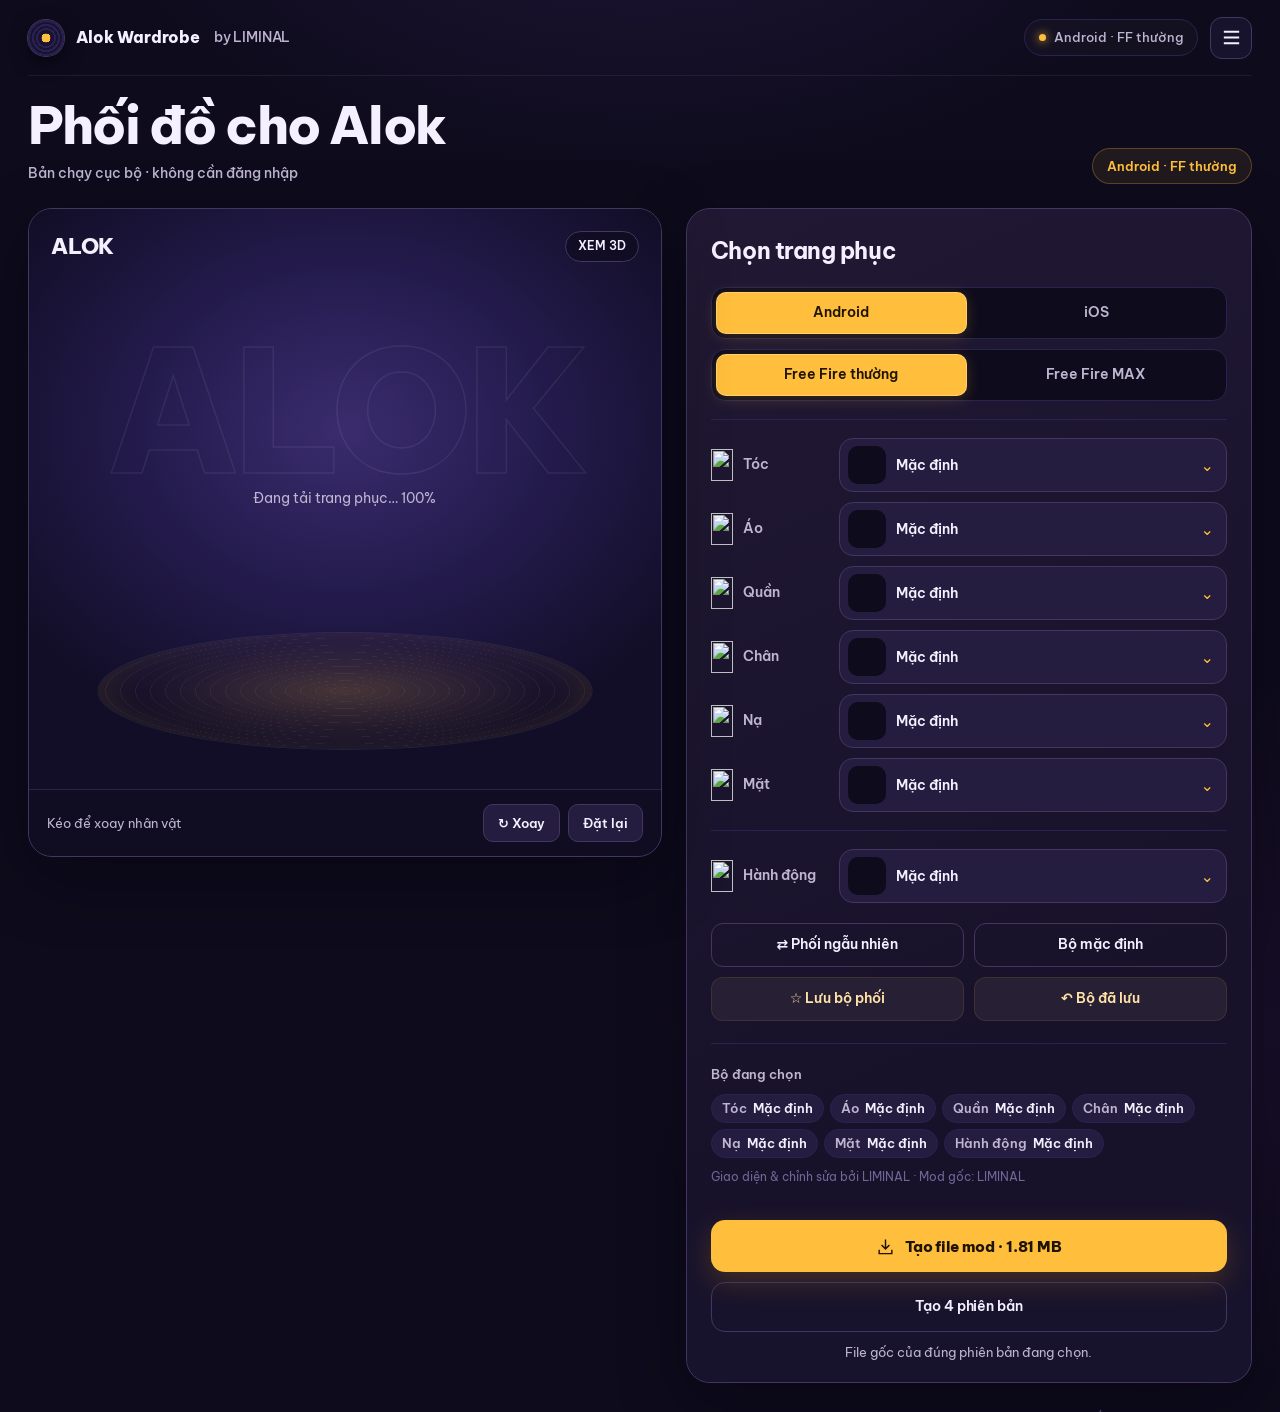
==== index.html @ 9c9f5cbb "Add files via upload" ====
<!doctype html>
<html lang="vi">
<head>
  <meta charset="utf-8">
  <meta name="viewport" content="width=device-width,initial-scale=1">
  <meta name="theme-color" content="#111116">
  <title>LIMINAL ALOK | Phối đồ 3D và xuất file</title>
  <meta name="description" content="Phối đồ Alok và xem trước 3D, lưu bộ trang phục và xuất file cho Android, iOS, FF và FF MAX.">
  
<!-- Three.js (MIT)
The MIT License

Copyright © 2010-2025 three.js authors

Permission is hereby granted, free of charge, to any person obtaining a copy
of this software and associated documentation files (the "Software"), to deal
in the Software without restriction, including without limitation the rights
to use, copy, modify, merge, publish, distribute, sublicense, and/or sell
copies of the Software, and to permit persons to whom the Software is
furnished to do so, subject to the following conditions:

The above copyright notice and this permission notice shall be included in
all copies or substantial portions of the Software.

THE SOFTWARE IS PROVIDED "AS IS", WITHOUT WARRANTY OF ANY KIND, EXPRESS OR
IMPLIED, INCLUDING BUT NOT LIMITED TO THE WARRANTIES OF MERCHANTABILITY,
FITNESS FOR A PARTICULAR PURPOSE AND NONINFRINGEMENT. IN NO EVENT SHALL THE
AUTHORS OR COPYRIGHT HOLDERS BE LIABLE FOR ANY CLAIM, DAMAGES OR OTHER
LIABILITY, WHETHER IN AN ACTION OF CONTRACT, TORT OR OTHERWISE, ARISING FROM,
OUT OF OR IN CONNECTION WITH THE SOFTWARE OR THE USE OR OTHER DEALINGS IN
THE SOFTWARE.

-->



<script defer src="./fish-menu.js"></script><script defer src="./fish-auth-return.js"></script>
<script defer src="./fish-export-points.js"></script><link rel="preconnect" href="https://fonts.googleapis.com"><link rel="preconnect" href="https://fonts.gstatic.com" crossorigin><link rel="stylesheet" href="https://fonts.googleapis.com/css2?family=Be+Vietnam+Pro:wght@400;500;600;700;800&display=swap"><link rel="stylesheet" href="./style.css?v=20261014-fix1"><link rel="stylesheet" href="./category-icons.css?v=20261014-fix1"><link rel="stylesheet" href="./item-picker.css?v=20261014-fix1"><script defer src="./item-picker.js?v=20261014-fix1"></script><script defer src="./ui-enhance.js?v=20261014-fix1"></script></head>
<body>
  <div class="shell">
    <header class="topbar">
      <a class="brand" href="#" aria-label="Trang chủ Alok"><span class="brandmark" aria-hidden="true"></span>Alok Wardrobe <small>by LIMINAL</small></a>
      <div class="fish-top-actions"><div class="platform"><span class="dot"></span> <span id="platform-label">Chọn phiên bản</span></div><div class="fish-nav"><button id="fish-menu-toggle" class="fish-menu-toggle" type="button" aria-label="Mở menu" aria-expanded="false" aria-controls="fish-menu"><svg width="23" height="23" viewBox="0 0 24 24" fill="none" stroke="currentColor" stroke-width="2" aria-hidden="true"><path d="M4 6h16M4 12h16M4 18h16"/></svg></button><nav id="fish-menu" class="fish-menu" aria-label="Menu chính" hidden><a href="./account.html">Chế độ chạy</a><a href="./earn.html">Hướng dẫn xuất</a><a href="https://t.me/modskinff0">Báo lỗi</a></nav></div></div>
    </header>



    <div class="intro" id="wardrobe-intro">
      <div><h1>Phối đồ cho Alok</h1><p class="status-line" id="fish-mod-turns" aria-live="polite">Đang tải dữ liệu…</p></div>
      <span class="count">Android · Free Fire thường</span>
    </div>
    <main class="workspace" id="wardrobe-workspace">
      
      <section class="stage" aria-label="Xem trước nhân vật Alok">
        <div class="stage-head"><span class="character-name">ALOK</span><span class="badge" id="preview-badge">XEM 3D</span></div>
        <div id="viewport">
          <span class="watermark" aria-hidden="true">ALOK</span>
          <img id="fallback" alt="Alok mặc bộ trang phục đang chọn">
          <div id="preview-message" class="preview-message" role="status">Đang mở Alok… Nếu dữ liệu không tải, hãy chạy qua máy chủ web cục bộ (xem README).</div>
        </div>
        <div class="stage-footer">
          <p id="preview-hint" hidden></p>
          <div class="view-tools">
            <button class="small-button" id="rotate" type="button" aria-pressed="false" title="Tự xoay nhân vật">↻ Xoay</button>
            <button class="small-button" id="front" type="button" title="Trở về góc nhìn phía trước">Đặt lại</button>
          </div>
        </div>
      </section>
      <section class="panel" aria-label="Chọn trang phục">
        <h2 class="panel-title">Chọn trang phục</h2>
        <form id="wardrobe-form">
          <div hidden><select id="character" name="character"><option value="alok" selected>Alok</option></select></div>
          <div class="version-picker" id="version-picker"></div>
          <div class="version-row" hidden><label for="version">Phiên bản</label><select id="version" name="version">
            <option value="android-normal">Android · FF thường</option>
            <option value="android-max">Android · FF MAX</option>
            <option value="ios-normal">iOS · FF thường</option>
            <option value="ios-max">iOS · FF MAX</option>
          </select></div>
          <div class="form-divider"></div>
          <div class="form-row"><label for="hair"><img class="row-icon category-icon" src="./assets/category-icons/hair.webp" alt="" aria-hidden="true" width="32" height="32">Tóc</label><div class="select-wrap"><select id="hair" name="hair"></select></div></div>
          <div class="form-row"><label for="top"><img class="row-icon category-icon" src="./assets/category-icons/top.webp" alt="" aria-hidden="true" width="32" height="32">Áo</label><div class="select-wrap"><select id="top" name="top"></select></div></div>
          <div class="form-row"><label for="bottom"><img class="row-icon category-icon" src="./assets/category-icons/bottom.webp" alt="" aria-hidden="true" width="32" height="32">Quần</label><div class="select-wrap"><select id="bottom" name="bottom"></select></div></div>
          <div class="form-row"><label for="shoes"><img class="row-icon category-icon" src="./assets/category-icons/shoes.webp" alt="" aria-hidden="true" width="32" height="32">Chân</label><div class="select-wrap"><select id="shoes" name="shoes"></select></div></div>
          <div class="form-row"><label for="mask"><img class="row-icon category-icon" src="./assets/category-icons/mask.webp" alt="" aria-hidden="true" width="32" height="32">Nạ</label><div class="select-wrap"><select id="mask" name="mask"></select></div></div>
          <div class="form-row"><label for="face"><img class="row-icon category-icon" src="./assets/category-icons/face.webp" alt="" aria-hidden="true" width="32" height="32">Mặt</label><div class="select-wrap"><select id="face" name="face"></select></div></div>
          <div class="form-divider"></div>
          <div class="form-row"><label for="action"><img class="row-icon category-icon" src="./assets/category-icons/action.webp" alt="" aria-hidden="true" width="32" height="32">Hành động</label><div class="select-wrap"><select id="action" name="action"></select></div></div>
        </form>
        <div class="mix-tools"><button id="randomize" type="button">⇄ Phối ngẫu nhiên</button><button id="reset" type="button">Bộ mặc định</button><button id="save-preset" type="button">☆ Lưu bộ phối</button><button id="load-preset" type="button">↶ Bộ đã lưu</button></div>
        <div class="selection">
          <p class="selection-caption">Bộ đang chọn</p><div class="selection-summary" id="selection-summary" aria-live="polite"></div>
        </div>
        <div class="download-area">
          <button class="download" id="download" type="button" disabled><svg aria-hidden="true" viewBox="0 0 24 24" fill="none" stroke="currentColor" stroke-width="1.8"><path d="M12 3v12m-5-5 5 5 5-5M4 16v5h16v-5"/></svg><span id="download-label">Đang tải dữ liệu…</span></button>
          <button class="download" id="download-all" type="button" disabled style="margin-top:10px"><span id="download-all-label">Tạo 4 phiên bản</span></button>
          <p id="status" class="status" role="status" aria-live="polite">Lựa chọn của bạn được lưu trên trình duyệt này.</p>
        </div>
      </section>
    </main>
    <noscript><p class="noscript">Bật JavaScript để chọn trang phục và tải file.</p></noscript>
    <footer><span>Giao diện &amp; chỉnh sửa bởi LIMINAL · © 2026 LIMINAL</span><span>Dữ liệu &amp; mod gốc: LIMINAL · Three.js (MIT)</span></footer>
  </div>

<script>
(() => {
 const versions=['android-normal','android-max','ios-normal','ios-max'];
 let saved;try{saved=localStorage.getItem('alok-current-version');}catch{}
 window.currentAlokVersion=versions.includes(saved)?saved:'android-normal';
 document.getElementById('version').value=window.currentAlokVersion;
})();
</script>
  <!-- Mọi dữ liệu được lưu ngay trong file này. Không xóa khối alok-data. -->
<script type="application/json" id="alok-data"></script>


<script type="application/json" id="shared-preview-data">{"encoding":"alok-gzip-shared-v1","data":"./eH,!!!!!!^$P+1h%*q@9t6)i36WW?K|k[H6Cid@pAKXHgv[|8Aoab1V_!W!:?a_h^kIs!!!!!","compact85":true,"byteLength":57}</script>
<script id="alok-data-unpack">!function(f){typeof module!='undefined'&&typeof exports=='object'?module.exports=f():typeof define!='undefined'&&define.amd?define(f):(typeof self!='undefined'?self:this).fflate=f()}(function(){var _e={};"use strict";var t=(typeof module!='undefined'&&typeof exports=='object'?function(_f){"use strict";var e,t=";var __w=require('worker_threads');__w.parentPort.on('message',function(m){onmessage({data:m})}),postMessage=function(m,t){__w.parentPort.postMessage(m,t)},close=process.exit;self=global";try{e=require("worker_threads").Worker}catch(e){}exports.default=e?function(r,n,o,a,s){var u=!1,i=new e(r+t,{eval:!0}).on("error",(function(e){return s(e,null)})).on("message",(function(e){return s(null,e)})).on("exit",(function(e){e&&!u&&s(Error("exited with code "+e),null)}));return i.postMessage(o,a),i.terminate=function(){return u=!0,e.prototype.terminate.call(i)},i}:function(e,t,r,n,o){setImmediate((function(){return o(Error("async operations unsupported - update to Node 12+ (or Node 10-11 with the --experimental-worker CLI flag)"),null)}));var a=function(){};return{terminate:a,postMessage:a}};return _f}:function(_f){"use strict";var e={};_f.default=function(r,t,s,a,n){var o=new Worker(e[t]||(e[t]=URL.createObjectURL(new Blob([r+';addEventListener("error",function(e){e=e.error;postMessage({$e$:[e.message,e.code,e.stack]})})'],{type:"text/javascript"}))));return o.onmessage=function(e){var r=e.data,t=r.$e$;if(t){var s=Error(t[0]);s.code=t[1],s.stack=t[2],n(s,null)}else n(null,r)},o.postMessage(s,a),o};return _f})({}),n=Uint8Array,r=Uint16Array,e=Int32Array,i=new n([0,0,0,0,0,0,0,0,1,1,1,1,2,2,2,2,3,3,3,3,4,4,4,4,5,5,5,5,0,0,0,0]),o=new n([0,0,0,0,1,1,2,2,3,3,4,4,5,5,6,6,7,7,8,8,9,9,10,10,11,11,12,12,13,13,0,0]),s=new n([16,17,18,0,8,7,9,6,10,5,11,4,12,3,13,2,14,1,15]),a=function(t,n){for(var i=new r(31),o=0;o<31;++o)i[o]=n+=1<<t[o-1];var s=new e(i[30]);for(o=1;o<30;++o)for(var a=i[o];a<i[o+1];++a)s[a]=a-i[o]<<5|o;return{b:i,r:s}},u=a(i,2),h=u.b,f=u.r;h[28]=258,f[258]=28;for(var l=a(o,0),c=l.b,p=l.r,v=new r(32768),d=0;d<32768;++d){var g=(43690&d)>>1|(21845&d)<<1;v[d]=((65280&(g=(61680&(g=(52428&g)>>2|(13107&g)<<2))>>4|(3855&g)<<4))>>8|(255&g)<<8)>>1}var y=function(t,n,e){for(var i=t.length,o=0,s=new r(n);o<i;++o)t[o]&&++s[t[o]-1];var a,u=new r(n);for(o=1;o<n;++o)u[o]=u[o-1]+s[o-1]<<1;if(e){a=new r(1<<n);var h=15-n;for(o=0;o<i;++o)if(t[o])for(var f=o<<4|t[o],l=n-t[o],c=u[t[o]-1]++<<l,p=c|(1<<l)-1;c<=p;++c)a[v[c]>>h]=f}else for(a=new r(i),o=0;o<i;++o)t[o]&&(a[o]=v[u[t[o]-1]++]>>15-t[o]);return a},m=new n(288);for(d=0;d<144;++d)m[d]=8;for(d=144;d<256;++d)m[d]=9;for(d=256;d<280;++d)m[d]=7;for(d=280;d<288;++d)m[d]=8;var b=new n(32);for(d=0;d<32;++d)b[d]=5;var w=y(m,9,0),x=y(m,9,1),z=y(b,5,0),k=y(b,5,1),M=function(t){for(var n=t[0],r=1;r<t.length;++r)t[r]>n&&(n=t[r]);return n},S=function(t,n,r){var e=n/8|0;return(t[e]|t[e+1]<<8)>>(7&n)&r},A=function(t,n){var r=n/8|0;return(t[r]|t[r+1]<<8|t[r+2]<<16)>>(7&n)},T=function(t){return(t+7)/8|0},D=function(t,r,e){return(null==r||r<0)&&(r=0),(null==e||e>t.length)&&(e=t.length),new n(t.subarray(r,e))};_e.FlateErrorCode={UnexpectedEOF:0,InvalidBlockType:1,InvalidLengthLiteral:2,InvalidDistance:3,StreamFinished:4,NoStreamHandler:5,InvalidHeader:6,NoCallback:7,InvalidUTF8:8,ExtraFieldTooLong:9,InvalidDate:10,FilenameTooLong:11,StreamFinishing:12,InvalidZipData:13,UnknownCompressionMethod:14};var C=["unexpected EOF","invalid block type","invalid length/literal","invalid distance","stream finished","no stream handler",,"no callback","invalid UTF-8 data","extra field too long","date not in range 1980-2099","filename too long","stream finishing","invalid zip data"],I=function(t,n,r){var e=Error(n||C[t]);if(e.code=t,Error.captureStackTrace&&Error.captureStackTrace(e,I),!r)throw e;return e},U=function(t,r,e,a){var u=t.length,f=a?a.length:0;if(!u||r.f&&!r.l)return e||new n(0);var l=!e,p=l||2!=r.i,v=r.i;l&&(e=new n(3*u));var d=function(t){var r=e.length;if(t>r){var i=new n(Math.max(2*r,t));i.set(e),e=i}},g=r.f||0,m=r.p||0,b=r.b||0,w=r.l,z=r.d,C=r.m,U=r.n,F=8*u;do{if(!w){g=S(t,m,1);var E=S(t,m+1,3);if(m+=3,!E){var Z=t[(J=T(m)+4)-4]|t[J-3]<<8,q=J+Z;if(q>u){v&&I(0);break}p&&d(b+Z),e.set(t.subarray(J,q),b),r.b=b+=Z,r.p=m=8*q,r.f=g;continue}if(1==E)w=x,z=k,C=9,U=5;else if(2==E){var O=S(t,m,31)+257,G=S(t,m+10,15)+4,L=O+S(t,m+5,31)+1;m+=14;for(var H=new n(L),j=new n(19),N=0;N<G;++N)j[s[N]]=S(t,m+3*N,7);m+=3*G;var P=M(j),B=(1<<P)-1,Y=y(j,P,1);for(N=0;N<L;){var J,K=Y[S(t,m,B)];if(m+=15&K,(J=K>>4)<16)H[N++]=J;else{var Q=0,R=0;for(16==J?(R=3+S(t,m,3),m+=2,Q=H[N-1]):17==J?(R=3+S(t,m,7),m+=3):18==J&&(R=11+S(t,m,127),m+=7);R--;)H[N++]=Q}}var V=H.subarray(0,O),W=H.subarray(O);C=M(V),U=M(W),w=y(V,C,1),z=y(W,U,1)}else I(1);if(m>F){v&&I(0);break}}p&&d(b+131072);for(var X=(1<<C)-1,$=(1<<U)-1,_=m;;_=m){var tt=(Q=w[A(t,m)&X])>>4;if((m+=15&Q)>F){v&&I(0);break}if(Q||I(2),tt<256)e[b++]=tt;else{if(256==tt){_=m,w=null;break}var nt=tt-254;tt>264&&(nt=S(t,m,(1<<(it=i[N=tt-257]))-1)+h[N],m+=it);var rt=z[A(t,m)&$],et=rt>>4;if(rt||I(3),m+=15&rt,W=c[et],et>3){var it=o[et];W+=A(t,m)&(1<<it)-1,m+=it}if(m>F){v&&I(0);break}p&&d(b+131072);var ot=b+nt;if(b<W){var st=f-W,at=Math.min(W,ot);for(st+b<0&&I(3);b<at;++b)e[b]=a[st+b]}for(;b<ot;++b)e[b]=e[b-W]}}r.l=w,r.p=_,r.b=b,r.f=g,w&&(g=1,r.m=C,r.d=z,r.n=U)}while(!g);return b!=e.length&&l?D(e,0,b):e.subarray(0,b)},F=function(t,n,r){var e=n/8|0;t[e]|=r<<=7&n,t[e+1]|=r>>8},E=function(t,n,r){var e=n/8|0;t[e]|=r<<=7&n,t[e+1]|=r>>8,t[e+2]|=r>>16},Z=function(t,e){for(var i=[],o=0;o<t.length;++o)t[o]&&i.push({s:o,f:t[o]});var s=i.length,a=i.slice();if(!s)return{t:N,l:0};if(1==s){var u=new n(i[0].s+1);return u[i[0].s]=1,{t:u,l:1}}i.sort((function(t,n){return t.f-n.f})),i.push({s:-1,f:25001});var h=i[0],f=i[1],l=0,c=1,p=2;for(i[0]={s:-1,f:h.f+f.f,l:h,r:f};c!=s-1;)h=i[i[l].f<i[p].f?l++:p++],f=i[l!=c&&i[l].f<i[p].f?l++:p++],i[c++]={s:-1,f:h.f+f.f,l:h,r:f};var v=a[0].s;for(o=1;o<s;++o)a[o].s>v&&(v=a[o].s);var d=new r(v+1),g=q(i[c-1],d,0);if(g>e){o=0;var y=0,m=g-e,b=1<<m;for(a.sort((function(t,n){return d[n.s]-d[t.s]||t.f-n.f}));o<s;++o){var w=a[o].s;if(!(d[w]>e))break;y+=b-(1<<g-d[w]),d[w]=e}for(y>>=m;y>0;){var x=a[o].s;d[x]<e?y-=1<<e-d[x]++-1:++o}for(;o>=0&&y;--o){var z=a[o].s;d[z]==e&&(--d[z],++y)}g=e}return{t:new n(d),l:g}},q=function(t,n,r){return-1==t.s?Math.max(q(t.l,n,r+1),q(t.r,n,r+1)):n[t.s]=r},O=function(t){for(var n=t.length;n&&!t[--n];);for(var e=new r(++n),i=0,o=t[0],s=1,a=function(t){e[i++]=t},u=1;u<=n;++u)if(t[u]==o&&u!=n)++s;else{if(!o&&s>2){for(;s>138;s-=138)a(32754);s>2&&(a(s>10?s-11<<5|28690:s-3<<5|12305),s=0)}else if(s>3){for(a(o),--s;s>6;s-=6)a(8304);s>2&&(a(s-3<<5|8208),s=0)}for(;s--;)a(o);s=1,o=t[u]}return{c:e.subarray(0,i),n:n}},G=function(t,n){for(var r=0,e=0;e<n.length;++e)r+=t[e]*n[e];return r},L=function(t,n,r){var e=r.length,i=T(n+2);t[i]=255&e,t[i+1]=e>>8,t[i+2]=255^t[i],t[i+3]=255^t[i+1];for(var o=0;o<e;++o)t[i+o+4]=r[o];return 8*(i+4+e)},H=function(t,n,e,a,u,h,f,l,c,p,v){F(n,v++,e),++u[256];for(var d=Z(u,15),g=d.t,x=d.l,k=Z(h,15),M=k.t,S=k.l,A=O(g),T=A.c,D=A.n,C=O(M),I=C.c,U=C.n,q=new r(19),H=0;H<T.length;++H)++q[31&T[H]];for(H=0;H<I.length;++H)++q[31&I[H]];for(var j=Z(q,7),N=j.t,P=j.l,B=19;B>4&&!N[s[B-1]];--B);var Y,J,K,Q,R=p+5<<3,V=G(u,m)+G(h,b)+f,W=G(u,g)+G(h,M)+f+14+3*B+G(q,N)+2*q[16]+3*q[17]+7*q[18];if(c>=0&&R<=V&&R<=W)return L(n,v,t.subarray(c,c+p));if(F(n,v,1+(W<V)),v+=2,W<V){Y=y(g,x,0),J=g,K=y(M,S,0),Q=M;var X=y(N,P,0);for(F(n,v,D-257),F(n,v+5,U-1),F(n,v+10,B-4),v+=14,H=0;H<B;++H)F(n,v+3*H,N[s[H]]);v+=3*B;for(var $=[T,I],_=0;_<2;++_){var tt=$[_];for(H=0;H<tt.length;++H)F(n,v,X[rt=31&tt[H]]),v+=N[rt],rt>15&&(F(n,v,tt[H]>>5&127),v+=tt[H]>>12)}}else Y=w,J=m,K=z,Q=b;for(H=0;H<l;++H){var nt=a[H];if(nt>255){var rt;E(n,v,Y[257+(rt=nt>>18&31)]),v+=J[rt+257],rt>7&&(F(n,v,nt>>23&31),v+=i[rt]);var et=31&nt;E(n,v,K[et]),v+=Q[et],et>3&&(E(n,v,nt>>5&8191),v+=o[et])}else E(n,v,Y[nt]),v+=J[nt]}return E(n,v,Y[256]),v+J[256]},j=new e([65540,131080,131088,131104,262176,1048704,1048832,2114560,2117632]),N=new n(0),P=function(t,s,a,u,h,l){var c=l.z||t.length,v=new n(u+c+5*(1+Math.ceil(c/7e3))+h),d=v.subarray(u,v.length-h),g=l.l,y=7&(l.r||0);if(s){y&&(d[0]=l.r>>3);for(var m=j[s-1],b=m>>13,w=8191&m,x=(1<<a)-1,z=l.p||new r(32768),k=l.h||new r(x+1),M=Math.ceil(a/3),S=2*M,A=function(n){return(t[n]^t[n+1]<<M^t[n+2]<<S)&x},C=new e(25e3),I=new r(288),U=new r(32),F=0,E=0,Z=l.i||0,q=0,O=l.w||0,G=0;Z+2<c;++Z){var N=A(Z),P=32767&Z,B=k[N];if(z[P]=B,k[N]=P,O<=Z){var Y=c-Z;if((F>7e3||q>24576)&&(Y>423||!g)){y=H(t,d,0,C,I,U,E,q,G,Z-G,y),q=F=E=0,G=Z;for(var J=0;J<286;++J)I[J]=0;for(J=0;J<30;++J)U[J]=0}var K=2,Q=0,R=w,V=P-B&32767;if(Y>2&&N==A(Z-V))for(var W=Math.min(b,Y)-1,X=Math.min(32767,Z),$=Math.min(258,Y);V<=X&&--R&&P!=B;){if(t[Z+K]==t[Z+K-V]){for(var _=0;_<$&&t[Z+_]==t[Z+_-V];++_);if(_>K){if(K=_,Q=V,_>W)break;var tt=Math.min(V,_-2),nt=0;for(J=0;J<tt;++J){var rt=Z-V+J&32767,et=rt-z[rt]&32767;et>nt&&(nt=et,B=rt)}}}V+=(P=B)-(B=z[P])&32767}if(Q){C[q++]=268435456|f[K]<<18|p[Q];var it=31&f[K],ot=31&p[Q];E+=i[it]+o[ot],++I[257+it],++U[ot],O=Z+K,++F}else C[q++]=t[Z],++I[t[Z]]}}for(Z=Math.max(Z,O);Z<c;++Z)C[q++]=t[Z],++I[t[Z]];y=H(t,d,g,C,I,U,E,q,G,Z-G,y),g||(l.r=7&y|d[y/8|0]<<3,y-=7,l.h=k,l.p=z,l.i=Z,l.w=O)}else{for(Z=l.w||0;Z<c+g;Z+=65535){var st=Z+65535;st>=c&&(d[y/8|0]=g,st=c),y=L(d,y+1,t.subarray(Z,st))}l.i=c}return D(v,0,u+T(y)+h)},B=function(){for(var t=new Int32Array(256),n=0;n<256;++n){for(var r=n,e=9;--e;)r=(1&r&&-306674912)^r>>>1;t[n]=r}return t}(),Y=function(){var t=-1;return{p:function(n){for(var r=t,e=0;e<n.length;++e)r=B[255&r^n[e]]^r>>>8;t=r},d:function(){return~t}}},J=function(){var t=1,n=0;return{p:function(r){for(var e=t,i=n,o=0|r.length,s=0;s!=o;){for(var a=Math.min(s+2655,o);s<a;++s)i+=e+=r[s];e=(65535&e)+15*(e>>16),i=(65535&i)+15*(i>>16)}t=e,n=i},d:function(){return(255&(t%=65521))<<24|(65280&t)<<8|(255&(n%=65521))<<8|n>>8}}},K=function(t,r,e,i,o){if(!o&&(o={l:1},r.dictionary)){var s=r.dictionary.subarray(-32768),a=new n(s.length+t.length);a.set(s),a.set(t,s.length),t=a,o.w=s.length}return P(t,null==r.level?6:r.level,null==r.mem?o.l?Math.ceil(1.5*Math.max(8,Math.min(13,Math.log(t.length)))):20:12+r.mem,e,i,o)},Q=function(t,n){var r={};for(var e in t)r[e]=t[e];for(var e in n)r[e]=n[e];return r},R=function(t,n,r){for(var e=t(),i=""+t,o=i.slice(i.indexOf("[")+1,i.lastIndexOf("]")).replace(/\s+/g,"").split(","),s=0;s<e.length;++s){var a=e[s],u=o[s];if("function"==typeof a){n+=";"+u+"=";var h=""+a;if(a.prototype)if(-1!=h.indexOf("[native code]")){var f=h.indexOf(" ",8)+1;n+=h.slice(f,h.indexOf("(",f))}else for(var l in n+=h,a.prototype)n+=";"+u+".prototype."+l+"="+a.prototype[l];else n+=h}else r[u]=a}return n},V=[],W=function(t){var n=[];for(var r in t)t[r].buffer&&n.push((t[r]=new t[r].constructor(t[r])).buffer);return n},X=function(n,r,e,i){if(!V[e]){for(var o="",s={},a=n.length-1,u=0;u<a;++u)o=R(n[u],o,s);V[e]={c:R(n[a],o,s),e:s}}var h=Q({},V[e].e);return(0,t.default)(V[e].c+";onmessage=function(e){for(var k in e.data)self[k]=e.data[k];onmessage="+r+"}",e,h,W(h),i)},$=function(){return[n,r,e,i,o,s,h,c,x,k,v,C,y,M,S,A,T,D,I,U,Tt,it,ot]},_=function(){return[n,r,e,i,o,s,f,p,w,m,z,b,v,j,N,y,F,E,Z,q,O,G,L,H,T,D,P,K,kt,it]},tt=function(){return[pt,gt,ct,Y,B]},nt=function(){return[vt,dt]},rt=function(){return[yt,ct,J]},et=function(){return[mt]},it=function(t){return postMessage(t,[t.buffer])},ot=function(t){return t&&{out:t.size&&new n(t.size),dictionary:t.dictionary}},st=function(t,n,r,e,i,o){var s=X(r,e,i,(function(t,n){s.terminate(),o(t,n)}));return s.postMessage([t,n],n.consume?[t.buffer]:[]),function(){s.terminate()}},at=function(t){return t.ondata=function(t,n){return postMessage([t,n],[t.buffer])},function(n){n.data.length?(t.push(n.data[0],n.data[1]),postMessage([n.data[0].length])):t.flush()}},ut=function(t,n,r,e,i,o,s){var a,u=X(t,e,i,(function(t,r){t?(u.terminate(),n.ondata.call(n,t)):Array.isArray(r)?1==r.length?(n.queuedSize-=r[0],n.ondrain&&n.ondrain(r[0])):(r[1]&&u.terminate(),n.ondata.call(n,t,r[0],r[1])):s(r)}));u.postMessage(r),n.queuedSize=0,n.push=function(t,r){n.ondata||I(5),a&&n.ondata(I(4,0,1),null,!!r),n.queuedSize+=t.length,u.postMessage([t,a=r],[t.buffer])},n.terminate=function(){u.terminate()},o&&(n.flush=function(){u.postMessage([])})},ht=function(t,n){return t[n]|t[n+1]<<8},ft=function(t,n){return(t[n]|t[n+1]<<8|t[n+2]<<16|t[n+3]<<24)>>>0},lt=function(t,n){return ft(t,n)+4294967296*ft(t,n+4)},ct=function(t,n,r){for(;r;++n)t[n]=r,r>>>=8},pt=function(t,n){var r=n.filename;if(t[0]=31,t[1]=139,t[2]=8,t[8]=n.level<2?4:9==n.level?2:0,t[9]=3,0!=n.mtime&&ct(t,4,Math.floor(new Date(n.mtime||Date.now())/1e3)),r){t[3]=8;for(var e=0;e<=r.length;++e)t[e+10]=r.charCodeAt(e)}},vt=function(t){31==t[0]&&139==t[1]&&8==t[2]||I(6,"invalid gzip data");var n=t[3],r=10;4&n&&(r+=2+(t[10]|t[11]<<8));for(var e=(n>>3&1)+(n>>4&1);e>0;e-=!t[r++]);return r+(2&n)},dt=function(t){var n=t.length;return(t[n-4]|t[n-3]<<8|t[n-2]<<16|t[n-1]<<24)>>>0},gt=function(t){return 10+(t.filename?t.filename.length+1:0)},yt=function(t,n){var r=n.level,e=0==r?0:r<6?1:9==r?3:2;if(t[0]=120,t[1]=e<<6|(n.dictionary&&32),t[1]|=31-(t[0]<<8|t[1])%31,n.dictionary){var i=J();i.p(n.dictionary),ct(t,2,i.d())}},mt=function(t,n){return(8!=(15&t[0])||t[0]>>4>7||(t[0]<<8|t[1])%31)&&I(6,"invalid zlib data"),(t[1]>>5&1)==+!n&&I(6,"invalid zlib data: "+(32&t[1]?"need":"unexpected")+" dictionary"),2+(t[1]>>3&4)};function bt(t,n){return"function"==typeof t&&(n=t,t={}),this.ondata=n,t}var wt=function(){function t(t,r){if("function"==typeof t&&(r=t,t={}),this.ondata=r,this.o=t||{},this.s={l:0,i:32768,w:32768,z:32768},this.b=new n(98304),this.o.dictionary){var e=this.o.dictionary.subarray(-32768);this.b.set(e,32768-e.length),this.s.i=32768-e.length}}return t.prototype.p=function(t,n){this.ondata(K(t,this.o,0,0,this.s),n)},t.prototype.push=function(t,r){this.ondata||I(5),this.s.l&&I(4);var e=t.length+this.s.z;if(e>this.b.length){if(e>2*this.b.length-32768){var i=new n(-32768&e);i.set(this.b.subarray(0,this.s.z)),this.b=i}var o=this.b.length-this.s.z;this.b.set(t.subarray(0,o),this.s.z),this.s.z=this.b.length,this.p(this.b,!1),this.b.set(this.b.subarray(-32768)),this.b.set(t.subarray(o),32768),this.s.z=t.length-o+32768,this.s.i=32766,this.s.w=32768}else this.b.set(t,this.s.z),this.s.z+=t.length;this.s.l=1&r,(this.s.z>this.s.w+8191||r)&&(this.p(this.b,r||!1),this.s.w=this.s.i,this.s.i-=2)},t.prototype.flush=function(){this.ondata||I(5),this.s.l&&I(4),this.p(this.b,!1),this.s.w=this.s.i,this.s.i-=2},t}();_e.Deflate=wt;var xt=function(){return function(t,n){ut([_,function(){return[at,wt]}],this,bt.call(this,t,n),(function(t){var n=new wt(t.data);onmessage=at(n)}),6,1)}}();function zt(t,n,r){return r||(r=n,n={}),"function"!=typeof r&&I(7),st(t,n,[_],(function(t){return it(kt(t.data[0],t.data[1]))}),0,r)}function kt(t,n){return K(t,n||{},0,0)}_e.AsyncDeflate=xt,_e.deflate=zt,_e.deflateSync=kt;var Mt=function(){function t(t,r){"function"==typeof t&&(r=t,t={}),this.ondata=r;var e=t&&t.dictionary&&t.dictionary.subarray(-32768);this.s={i:0,b:e?e.length:0},this.o=new n(32768),this.p=new n(0),e&&this.o.set(e)}return t.prototype.e=function(t){if(this.ondata||I(5),this.d&&I(4),this.p.length){if(t.length){var r=new n(this.p.length+t.length);r.set(this.p),r.set(t,this.p.length),this.p=r}}else this.p=t},t.prototype.c=function(t){this.s.i=+(this.d=t||!1);var n=this.s.b,r=U(this.p,this.s,this.o);this.ondata(D(r,n,this.s.b),this.d),this.o=D(r,this.s.b-32768),this.s.b=this.o.length,this.p=D(this.p,this.s.p/8|0),this.s.p&=7},t.prototype.push=function(t,n){this.e(t),this.c(n)},t}();_e.Inflate=Mt;var St=function(){return function(t,n){ut([$,function(){return[at,Mt]}],this,bt.call(this,t,n),(function(t){var n=new Mt(t.data);onmessage=at(n)}),7,0)}}();function At(t,n,r){return r||(r=n,n={}),"function"!=typeof r&&I(7),st(t,n,[$],(function(t){return it(Tt(t.data[0],ot(t.data[1])))}),1,r)}function Tt(t,n){return U(t,{i:2},n&&n.out,n&&n.dictionary)}_e.AsyncInflate=St,_e.inflate=At,_e.inflateSync=Tt;var Dt=function(){function t(t,n){this.c=Y(),this.l=0,this.v=1,wt.call(this,t,n)}return t.prototype.push=function(t,n){this.c.p(t),this.l+=t.length,wt.prototype.push.call(this,t,n)},t.prototype.p=function(t,n){var r=K(t,this.o,this.v&&gt(this.o),n&&8,this.s);this.v&&(pt(r,this.o),this.v=0),n&&(ct(r,r.length-8,this.c.d()),ct(r,r.length-4,this.l)),this.ondata(r,n)},t.prototype.flush=function(){wt.prototype.flush.call(this)},t}();_e.Gzip=Dt,_e.Compress=Dt;var Ct=function(){return function(t,n){ut([_,tt,function(){return[at,wt,Dt]}],this,bt.call(this,t,n),(function(t){var n=new Dt(t.data);onmessage=at(n)}),8,1)}}();function It(t,n,r){return r||(r=n,n={}),"function"!=typeof r&&I(7),st(t,n,[_,tt,function(){return[Ut]}],(function(t){return it(Ut(t.data[0],t.data[1]))}),2,r)}function Ut(t,n){n||(n={});var r=Y(),e=t.length;r.p(t);var i=K(t,n,gt(n),8),o=i.length;return pt(i,n),ct(i,o-8,r.d()),ct(i,o-4,e),i}_e.AsyncGzip=Ct,_e.AsyncCompress=Ct,_e.gzip=It,_e.compress=It,_e.gzipSync=Ut,_e.compressSync=Ut;var Ft=function(){function t(t,n){this.v=1,this.r=0,Mt.call(this,t,n)}return t.prototype.push=function(t,r){if(Mt.prototype.e.call(this,t),this.r+=t.length,this.v){var e=this.p.subarray(this.v-1),i=e.length>3?vt(e):4;if(i>e.length){if(!r)return}else this.v>1&&this.onmember&&this.onmember(this.r-e.length);this.p=e.subarray(i),this.v=0}Mt.prototype.c.call(this,r),!this.s.f||this.s.l||r||(this.v=T(this.s.p)+9,this.s={i:0},this.o=new n(0),this.push(new n(0),r))},t}();_e.Gunzip=Ft;var Et=function(){return function(t,n){var r=this;ut([$,nt,function(){return[at,Mt,Ft]}],this,bt.call(this,t,n),(function(t){var n=new Ft(t.data);n.onmember=function(t){return postMessage(t)},onmessage=at(n)}),9,0,(function(t){return r.onmember&&r.onmember(t)}))}}();function Zt(t,n,r){return r||(r=n,n={}),"function"!=typeof r&&I(7),st(t,n,[$,nt,function(){return[qt]}],(function(t){return it(qt(t.data[0],t.data[1]))}),3,r)}function qt(t,r){var e=vt(t);return e+8>t.length&&I(6,"invalid gzip data"),U(t.subarray(e,-8),{i:2},r&&r.out||new n(dt(t)),r&&r.dictionary)}_e.AsyncGunzip=Et,_e.gunzip=Zt,_e.gunzipSync=qt;var Ot=function(){function t(t,n){this.c=J(),this.v=1,wt.call(this,t,n)}return t.prototype.push=function(t,n){this.c.p(t),wt.prototype.push.call(this,t,n)},t.prototype.p=function(t,n){var r=K(t,this.o,this.v&&(this.o.dictionary?6:2),n&&4,this.s);this.v&&(yt(r,this.o),this.v=0),n&&ct(r,r.length-4,this.c.d()),this.ondata(r,n)},t.prototype.flush=function(){wt.prototype.flush.call(this)},t}();_e.Zlib=Ot;var Gt=function(){return function(t,n){ut([_,rt,function(){return[at,wt,Ot]}],this,bt.call(this,t,n),(function(t){var n=new Ot(t.data);onmessage=at(n)}),10,1)}}();function Lt(t,n,r){return r||(r=n,n={}),"function"!=typeof r&&I(7),st(t,n,[_,rt,function(){return[Ht]}],(function(t){return it(Ht(t.data[0],t.data[1]))}),4,r)}function Ht(t,n){n||(n={});var r=J();r.p(t);var e=K(t,n,n.dictionary?6:2,4);return yt(e,n),ct(e,e.length-4,r.d()),e}_e.AsyncZlib=Gt,_e.zlib=Lt,_e.zlibSync=Ht;var jt=function(){function t(t,n){Mt.call(this,t,n),this.v=t&&t.dictionary?2:1}return t.prototype.push=function(t,n){if(Mt.prototype.e.call(this,t),this.v){if(this.p.length<6&&!n)return;this.p=this.p.subarray(mt(this.p,this.v-1)),this.v=0}n&&(this.p.length<4&&I(6,"invalid zlib data"),this.p=this.p.subarray(0,-4)),Mt.prototype.c.call(this,n)},t}();_e.Unzlib=jt;var Nt=function(){return function(t,n){ut([$,et,function(){return[at,Mt,jt]}],this,bt.call(this,t,n),(function(t){var n=new jt(t.data);onmessage=at(n)}),11,0)}}();function Pt(t,n,r){return r||(r=n,n={}),"function"!=typeof r&&I(7),st(t,n,[$,et,function(){return[Bt]}],(function(t){return it(Bt(t.data[0],ot(t.data[1])))}),5,r)}function Bt(t,n){return U(t.subarray(mt(t,n&&n.dictionary),-4),{i:2},n&&n.out,n&&n.dictionary)}_e.AsyncUnzlib=Nt,_e.unzlib=Pt,_e.unzlibSync=Bt;var Yt=function(){function t(t,n){this.o=bt.call(this,t,n)||{},this.G=Ft,this.I=Mt,this.Z=jt}return t.prototype.i=function(){var t=this;this.s.ondata=function(n,r){t.ondata(n,r)}},t.prototype.push=function(t,r){if(this.ondata||I(5),this.s)this.s.push(t,r);else{if(this.p&&this.p.length){var e=new n(this.p.length+t.length);e.set(this.p),e.set(t,this.p.length)}else this.p=t;this.p.length>2&&(this.s=31==this.p[0]&&139==this.p[1]&&8==this.p[2]?new this.G(this.o):8!=(15&this.p[0])||this.p[0]>>4>7||(this.p[0]<<8|this.p[1])%31?new this.I(this.o):new this.Z(this.o),this.i(),this.s.push(this.p,r),this.p=null)}},t}();_e.Decompress=Yt;var Jt=function(){function t(t,n){Yt.call(this,t,n),this.queuedSize=0,this.G=Et,this.I=St,this.Z=Nt}return t.prototype.i=function(){var t=this;this.s.ondata=function(n,r,e){t.ondata(n,r,e)},this.s.ondrain=function(n){t.queuedSize-=n,t.ondrain&&t.ondrain(n)}},t.prototype.push=function(t,n){this.queuedSize+=t.length,Yt.prototype.push.call(this,t,n)},t}();function Kt(t,n,r){return r||(r=n,n={}),"function"!=typeof r&&I(7),31==t[0]&&139==t[1]&&8==t[2]?Zt(t,n,r):8!=(15&t[0])||t[0]>>4>7||(t[0]<<8|t[1])%31?At(t,n,r):Pt(t,n,r)}function Qt(t,n){return 31==t[0]&&139==t[1]&&8==t[2]?qt(t,n):8!=(15&t[0])||t[0]>>4>7||(t[0]<<8|t[1])%31?Tt(t,n):Bt(t,n)}_e.AsyncDecompress=Jt,_e.decompress=Kt,_e.decompressSync=Qt;var Rt=function(t,r,e,i){for(var o in t){var s=t[o],a=r+o,u=i;Array.isArray(s)&&(u=Q(i,s[1]),s=s[0]),s instanceof n?e[a]=[s,u]:(e[a+="/"]=[new n(0),u],Rt(s,a,e,i))}},Vt="undefined"!=typeof TextEncoder&&new TextEncoder,Wt="undefined"!=typeof TextDecoder&&new TextDecoder,Xt=0;try{Wt.decode(N,{stream:!0}),Xt=1}catch(t){}var $t=function(t){for(var n="",r=0;;){var e=t[r++],i=(e>127)+(e>223)+(e>239);if(r+i>t.length)return{s:n,r:D(t,r-1)};i?3==i?(e=((15&e)<<18|(63&t[r++])<<12|(63&t[r++])<<6|63&t[r++])-65536,n+=String.fromCharCode(55296|e>>10,56320|1023&e)):n+=String.fromCharCode(1&i?(31&e)<<6|63&t[r++]:(15&e)<<12|(63&t[r++])<<6|63&t[r++]):n+=String.fromCharCode(e)}},_t=function(){function t(t){this.ondata=t,Xt?this.t=new TextDecoder:this.p=N}return t.prototype.push=function(t,r){if(this.ondata||I(5),r=!!r,this.t)return this.ondata(this.t.decode(t,{stream:!0}),r),void(r&&(this.t.decode().length&&I(8),this.t=null));this.p||I(4);var e=new n(this.p.length+t.length);e.set(this.p),e.set(t,this.p.length);var i=$t(e),o=i.s,s=i.r;r?(s.length&&I(8),this.p=null):this.p=s,this.ondata(o,r)},t}();_e.DecodeUTF8=_t;var tn=function(){function t(t){this.ondata=t}return t.prototype.push=function(t,n){this.ondata||I(5),this.d&&I(4),this.ondata(nn(t),this.d=n||!1)},t}();function nn(t,r){if(r){for(var e=new n(t.length),i=0;i<t.length;++i)e[i]=t.charCodeAt(i);return e}if(Vt)return Vt.encode(t);var o=t.length,s=new n(t.length+(t.length>>1)),a=0,u=function(t){s[a++]=t};for(i=0;i<o;++i){if(a+5>s.length){var h=new n(a+8+(o-i<<1));h.set(s),s=h}var f=t.charCodeAt(i);f<128||r?u(f):f<2048?(u(192|f>>6),u(128|63&f)):f>55295&&f<57344?(u(240|(f=65536+(1047552&f)|1023&t.charCodeAt(++i))>>18),u(128|f>>12&63),u(128|f>>6&63),u(128|63&f)):(u(224|f>>12),u(128|f>>6&63),u(128|63&f))}return D(s,0,a)}function rn(t,n){if(n){for(var r="",e=0;e<t.length;e+=16384)r+=String.fromCharCode.apply(null,t.subarray(e,e+16384));return r}if(Wt)return Wt.decode(t);var i=$t(t),o=i.s;return(r=i.r).length&&I(8),o}_e.EncodeUTF8=tn,_e.strToU8=nn,_e.strFromU8=rn;var en=function(t){return 1==t?3:t<6?2:9==t?1:0},on=function(t,n){return n+30+ht(t,n+26)+ht(t,n+28)},sn=function(t,n,r){var e=ht(t,n+28),i=rn(t.subarray(n+46,n+46+e),!(2048&ht(t,n+8))),o=n+46+e,s=ft(t,n+20),a=r&&4294967295==s?an(t,o):[s,ft(t,n+24),ft(t,n+42)],u=a[0],h=a[1],f=a[2];return[ht(t,n+10),u,h,i,o+ht(t,n+30)+ht(t,n+32),f]},an=function(t,n){for(;1!=ht(t,n);n+=4+ht(t,n+2));return[lt(t,n+12),lt(t,n+4),lt(t,n+20)]},un=function(t){var n=0;if(t)for(var r in t){var e=t[r].length;e>65535&&I(9),n+=e+4}return n},hn=function(t,n,r,e,i,o,s,a){var u=e.length,h=r.extra,f=a&&a.length,l=un(h);ct(t,n,null!=s?33639248:67324752),n+=4,null!=s&&(t[n++]=20,t[n++]=r.os),t[n]=20,n+=2,t[n++]=r.flag<<1|(o<0&&8),t[n++]=i&&8,t[n++]=255&r.compression,t[n++]=r.compression>>8;var c=new Date(null==r.mtime?Date.now():r.mtime),p=c.getFullYear()-1980;if((p<0||p>119)&&I(10),ct(t,n,p<<25|c.getMonth()+1<<21|c.getDate()<<16|c.getHours()<<11|c.getMinutes()<<5|c.getSeconds()>>1),n+=4,-1!=o&&(ct(t,n,r.crc),ct(t,n+4,o<0?-o-2:o),ct(t,n+8,r.size)),ct(t,n+12,u),ct(t,n+14,l),n+=16,null!=s&&(ct(t,n,f),ct(t,n+6,r.attrs),ct(t,n+10,s),n+=14),t.set(e,n),n+=u,l)for(var v in h){var d=h[v],g=d.length;ct(t,n,+v),ct(t,n+2,g),t.set(d,n+4),n+=4+g}return f&&(t.set(a,n),n+=f),n},fn=function(t,n,r,e,i){ct(t,n,101010256),ct(t,n+8,r),ct(t,n+10,r),ct(t,n+12,e),ct(t,n+16,i)},ln=function(){function t(t){this.filename=t,this.c=Y(),this.size=0,this.compression=0}return t.prototype.process=function(t,n){this.ondata(null,t,n)},t.prototype.push=function(t,n){this.ondata||I(5),this.c.p(t),this.size+=t.length,n&&(this.crc=this.c.d()),this.process(t,n||!1)},t}();_e.ZipPassThrough=ln;var cn=function(){function t(t,n){var r=this;n||(n={}),ln.call(this,t),this.d=new wt(n,(function(t,n){r.ondata(null,t,n)})),this.compression=8,this.flag=en(n.level)}return t.prototype.process=function(t,n){try{this.d.push(t,n)}catch(t){this.ondata(t,null,n)}},t.prototype.push=function(t,n){ln.prototype.push.call(this,t,n)},t}();_e.ZipDeflate=cn;var pn=function(){function t(t,n){var r=this;n||(n={}),ln.call(this,t),this.d=new xt(n,(function(t,n,e){r.ondata(t,n,e)})),this.compression=8,this.flag=en(n.level),this.terminate=this.d.terminate}return t.prototype.process=function(t,n){this.d.push(t,n)},t.prototype.push=function(t,n){ln.prototype.push.call(this,t,n)},t}();_e.AsyncZipDeflate=pn;var vn=function(){function t(t){this.ondata=t,this.u=[],this.d=1}return t.prototype.add=function(t){var r=this;if(this.ondata||I(5),2&this.d)this.ondata(I(4+8*(1&this.d),0,1),null,!1);else{var e=nn(t.filename),i=e.length,o=t.comment,s=o&&nn(o),a=i!=t.filename.length||s&&o.length!=s.length,u=i+un(t.extra)+30;i>65535&&this.ondata(I(11,0,1),null,!1);var h=new n(u);hn(h,0,t,e,a,-1);var f=[h],l=function(){for(var t=0,n=f;t<n.length;t++)r.ondata(null,n[t],!1);f=[]},c=this.d;this.d=0;var p=this.u.length,v=Q(t,{f:e,u:a,o:s,t:function(){t.terminate&&t.terminate()},r:function(){if(l(),c){var t=r.u[p+1];t?t.r():r.d=1}c=1}}),d=0;t.ondata=function(e,i,o){if(e)r.ondata(e,i,o),r.terminate();else if(d+=i.length,f.push(i),o){var s=new n(16);ct(s,0,134695760),ct(s,4,t.crc),ct(s,8,d),ct(s,12,t.size),f.push(s),v.c=d,v.b=u+d+16,v.crc=t.crc,v.size=t.size,c&&v.r(),c=1}else c&&l()},this.u.push(v)}},t.prototype.end=function(){var t=this;2&this.d?this.ondata(I(4+8*(1&this.d),0,1),null,!0):(this.d?this.e():this.u.push({r:function(){1&t.d&&(t.u.splice(-1,1),t.e())},t:function(){}}),this.d=3)},t.prototype.e=function(){for(var t=0,r=0,e=0,i=0,o=this.u;i<o.length;i++)e+=46+(h=o[i]).f.length+un(h.extra)+(h.o?h.o.length:0);for(var s=new n(e+22),a=0,u=this.u;a<u.length;a++){var h;hn(s,t,h=u[a],h.f,h.u,-h.c-2,r,h.o),t+=46+h.f.length+un(h.extra)+(h.o?h.o.length:0),r+=h.b}fn(s,t,this.u.length,e,r),this.ondata(null,s,!0),this.d=2},t.prototype.terminate=function(){for(var t=0,n=this.u;t<n.length;t++)n[t].t();this.d=2},t}();function dn(t,r,e){e||(e=r,r={}),"function"!=typeof e&&I(7);var i={};Rt(t,"",i,r);var o=Object.keys(i),s=o.length,a=0,u=0,h=s,f=Array(s),l=[],c=function(){for(var t=0;t<l.length;++t)l[t]()},p=function(t,n){xn((function(){e(t,n)}))};xn((function(){p=e}));var v=function(){var t=new n(u+22),r=a,e=u-a;u=0;for(var i=0;i<h;++i){var o=f[i];try{var s=o.c.length;hn(t,u,o,o.f,o.u,s);var l=30+o.f.length+un(o.extra),c=u+l;t.set(o.c,c),hn(t,a,o,o.f,o.u,s,u,o.m),a+=16+l+(o.m?o.m.length:0),u=c+s}catch(t){return p(t,null)}}fn(t,a,f.length,e,r),p(null,t)};s||v();for(var d=function(t){var n=o[t],r=i[n],e=r[0],h=r[1],d=Y(),g=e.length;d.p(e);var y=nn(n),m=y.length,b=h.comment,w=b&&nn(b),x=w&&w.length,z=un(h.extra),k=0==h.level?0:8,M=function(r,e){if(r)c(),p(r,null);else{var i=e.length;f[t]=Q(h,{size:g,crc:d.d(),c:e,f:y,m:w,u:m!=n.length||w&&b.length!=x,compression:k}),a+=30+m+z+i,u+=76+2*(m+z)+(x||0)+i,--s||v()}};if(m>65535&&M(I(11,0,1),null),k)if(g<16e4)try{M(null,kt(e,h))}catch(t){M(t,null)}else l.push(zt(e,h,M));else M(null,e)},g=0;g<h;++g)d(g);return c}function gn(t,r){r||(r={});var e={},i=[];Rt(t,"",e,r);var o=0,s=0;for(var a in e){var u=e[a],h=u[0],f=u[1],l=0==f.level?0:8,c=(M=nn(a)).length,p=f.comment,v=p&&nn(p),d=v&&v.length,g=un(f.extra);c>65535&&I(11);var y=l?kt(h,f):h,m=y.length,b=Y();b.p(h),i.push(Q(f,{size:h.length,crc:b.d(),c:y,f:M,m:v,u:c!=a.length||v&&p.length!=d,o:o,compression:l})),o+=30+c+g+m,s+=76+2*(c+g)+(d||0)+m}for(var w=new n(s+22),x=o,z=s-o,k=0;k<i.length;++k){var M;hn(w,(M=i[k]).o,M,M.f,M.u,M.c.length);var S=30+M.f.length+un(M.extra);w.set(M.c,M.o+S),hn(w,o,M,M.f,M.u,M.c.length,M.o,M.m),o+=16+S+(M.m?M.m.length:0)}return fn(w,o,i.length,z,x),w}_e.Zip=vn,_e.zip=dn,_e.zipSync=gn;var yn=function(){function t(){}return t.prototype.push=function(t,n){this.ondata(null,t,n)},t.compression=0,t}();_e.UnzipPassThrough=yn;var mn=function(){function t(){var t=this;this.i=new Mt((function(n,r){t.ondata(null,n,r)}))}return t.prototype.push=function(t,n){try{this.i.push(t,n)}catch(t){this.ondata(t,null,n)}},t.compression=8,t}();_e.UnzipInflate=mn;var bn=function(){function t(t,n){var r=this;n<32e4?this.i=new Mt((function(t,n){r.ondata(null,t,n)})):(this.i=new St((function(t,n,e){r.ondata(t,n,e)})),this.terminate=this.i.terminate)}return t.prototype.push=function(t,n){this.i.terminate&&(t=D(t,0)),this.i.push(t,n)},t.compression=8,t}();_e.AsyncUnzipInflate=bn;var wn=function(){function t(t){this.onfile=t,this.k=[],this.o={0:yn},this.p=N}return t.prototype.push=function(t,r){var e=this;if(this.onfile||I(5),this.p||I(4),this.c>0){var i=Math.min(this.c,t.length),o=t.subarray(0,i);if(this.c-=i,this.d?this.d.push(o,!this.c):this.k[0].push(o),(t=t.subarray(i)).length)return this.push(t,r)}else{var s=0,a=0,u=void 0,h=void 0;this.p.length?t.length?((h=new n(this.p.length+t.length)).set(this.p),h.set(t,this.p.length)):h=this.p:h=t;for(var f=h.length,l=this.c,c=l&&this.d,p=function(){var t,n=ft(h,a);if(67324752==n){s=1,u=a,v.d=null,v.c=0;var r=ht(h,a+6),i=ht(h,a+8),o=2048&r,c=8&r,p=ht(h,a+26),d=ht(h,a+28);if(f>a+30+p+d){var g=[];v.k.unshift(g),s=2;var y,m=ft(h,a+18),b=ft(h,a+22),w=rn(h.subarray(a+30,a+=30+p),!o);4294967295==m?(t=c?[-2]:an(h,a),m=t[0],b=t[1]):c&&(m=-1),a+=d,v.c=m;var x={name:w,compression:i,start:function(){if(x.ondata||I(5),m){var t=e.o[i];t||x.ondata(I(14,"unknown compression type "+i,1),null,!1),(y=m<0?new t(w):new t(w,m,b)).ondata=function(t,n,r){x.ondata(t,n,r)};for(var n=0,r=g;n<r.length;n++)y.push(r[n],!1);e.k[0]==g&&e.c?e.d=y:y.push(N,!0)}else x.ondata(null,N,!0)},terminate:function(){y&&y.terminate&&y.terminate()}};m>=0&&(x.size=m,x.originalSize=b),v.onfile(x)}return"break"}if(l){if(134695760==n)return u=a+=12+(-2==l&&8),s=3,v.c=0,"break";if(33639248==n)return u=a-=4,s=3,v.c=0,"break"}},v=this;a<f-4&&"break"!==p();++a);if(this.p=N,l<0){var d=h.subarray(0,s?u-12-(-2==l&&8)-(134695760==ft(h,u-16)&&4):a);c?c.push(d,!!s):this.k[+(2==s)].push(d)}if(2&s)return this.push(h.subarray(a),r);this.p=h.subarray(a)}r&&(this.c&&I(13),this.p=null)},t.prototype.register=function(t){this.o[t.compression]=t},t}();_e.Unzip=wn;var xn="function"==typeof queueMicrotask?queueMicrotask:"function"==typeof setTimeout?setTimeout:function(t){t()};function zn(t,r,e){e||(e=r,r={}),"function"!=typeof e&&I(7);var i=[],o=function(){for(var t=0;t<i.length;++t)i[t]()},s={},a=function(t,n){xn((function(){e(t,n)}))};xn((function(){a=e}));for(var u=t.length-22;101010256!=ft(t,u);--u)if(!u||t.length-u>65558)return a(I(13,0,1),null),o;var h=ht(t,u+8);if(h){var f=h,l=ft(t,u+16),c=4294967295==l||65535==f;if(c){var p=ft(t,u-12);(c=101075792==ft(t,p))&&(f=h=ft(t,p+32),l=ft(t,p+48))}for(var v=r&&r.filter,d=function(r){var e=sn(t,l,c),u=e[0],f=e[1],p=e[2],d=e[3],g=e[4],y=on(t,e[5]);l=g;var m=function(t,n){t?(o(),a(t,null)):(n&&(s[d]=n),--h||a(null,s))};if(!v||v({name:d,size:f,originalSize:p,compression:u}))if(u)if(8==u){var b=t.subarray(y,y+f);if(p<524288||f>.8*p)try{m(null,Tt(b,{out:new n(p)}))}catch(t){m(t,null)}else i.push(At(b,{size:p},m))}else m(I(14,"unknown compression type "+u,1),null);else m(null,D(t,y,y+f));else m(null,null)},g=0;g<f;++g)d()}else a(null,{});return o}function kn(t,r){for(var e={},i=t.length-22;101010256!=ft(t,i);--i)(!i||t.length-i>65558)&&I(13);var o=ht(t,i+8);if(!o)return{};var s=ft(t,i+16),a=4294967295==s||65535==o;if(a){var u=ft(t,i-12);(a=101075792==ft(t,u))&&(o=ft(t,u+32),s=ft(t,u+48))}for(var h=r&&r.filter,f=0;f<o;++f){var l=sn(t,s,a),c=l[0],p=l[1],v=l[2],d=l[3],g=l[4],y=on(t,l[5]);s=g,h&&!h({name:d,size:p,originalSize:v,compression:c})||(c?8==c?e[d]=Tt(t.subarray(y,y+p),{out:new n(v)}):I(14,"unknown compression type "+c):e[d]=D(t,y,y+p))}return e}_e.unzip=zn,_e.unzipSync=kn;return _e});

window.alokLoadPayload=async function(url,total,progress,signal){
 const urls=Array.isArray(url)?url:[url];let loaded=0,lastPercent=-1,cache;try{cache=await caches.open('fish-alok-data-v2');}catch{}
 const chunks=await Promise.all(urls.map(async partURL=>{let response;const parts=[];if(cache)try{response=await cache.match(partURL);}catch{}if(signal?.aborted)throw new DOMException('Đã hủy tạo file','AbortError');if(!response){response=await fetch(partURL,{signal});if(response.ok&&cache)cache.put(partURL,response.clone()).catch(()=>{});}if(!response.ok)throw Error('Không tải được dữ liệu web ('+response.status+'). Hãy chạy qua máy chủ HTTP.');if(!response.body){const buff=new Uint8Array(await response.arrayBuffer());parts.push(buff);loaded+=buff.length;progress?.(Math.min(100,Math.floor(loaded/total*100)));return parts;}const reader=response.body.getReader();try{while(true){if(signal?.aborted)throw new DOMException('Đã hủy tạo file','AbortError');const {done,value}=await reader.read();if(done)break;parts.push(value);loaded+=value.length;const percent=Math.min(100,Math.floor(loaded/total*100));if(percent!==lastPercent){lastPercent=percent;progress?.(percent);}}}catch(e){reader.cancel().catch(()=>{});throw e;}finally{reader.releaseLock();}return parts;}));const parts=chunks.flat();
 const blob=new Blob(parts);let text;if(typeof DecompressionStream!=='undefined')text=await new Response(blob.stream().pipeThrough(new DecompressionStream('gzip'))).text();else text=new TextDecoder().decode(fflate.gunzipSync(new Uint8Array(await blob.arrayBuffer())));
 if(signal?.aborted)throw new DOMException('Đã hủy tạo file','AbortError');
 if(typeof Worker!=='undefined'){
  let worker,workerURL;try{workerURL=URL.createObjectURL(new Blob(["self.onmessage=e=>{try{const data=JSON.parse(e.data);function restore(v){if(!v||typeof v!=='object')return v;if('__alok_shared_value__'in v)return data.pool[v.__alok_shared_value__];if(Array.isArray(v))return v.map(restore);const out={};for(const [k,a]of Object.entries(v))out[k]=restore(a);return out;}self.postMessage({data:restore(data.root)});}catch(e){self.postMessage({error:e.message});}}"],{type:'application/javascript'}));worker=new Worker(workerURL);}catch{}finally{if(workerURL)URL.revokeObjectURL(workerURL);}
  if(worker)return await new Promise((resolve,reject)=>{const cleanup=()=>{worker.terminate();signal?.removeEventListener('abort',abort);};const abort=()=>{cleanup();reject(new DOMException('Đã hủy tạo file','AbortError'));};worker.onmessage=e=>{cleanup();e.data.error?reject(Error(e.data.error)):resolve(e.data.data);};worker.onerror=()=>{cleanup();reject(Error('Không đọc được dữ liệu. Hãy tải lại trang.'));};signal?.addEventListener('abort',abort,{once:true});worker.postMessage(text);});
 }
 const data=JSON.parse(text);function restore(v){if(!v||typeof v!=='object')return v;if('__alok_shared_value__'in v)return data.pool[v.__alok_shared_value__];if(Array.isArray(v))return v.map(restore);const out={};for(const [k,a]of Object.entries(v))out[k]=restore(a);return out;}return restore(data.root);
};
let exportReady;
window.alokEnsureExport=(progress,signal)=>exportReady||(exportReady=window.alokLoadPayload(["./export-f5626d75adfe-0.bin", "./export-f5626d75adfe-1.bin"],30708227,progress,signal).then(d=>{const a=window.alokWardrobe.assets;a.mixEngine.compressed=d.compressed;a.downloads=d.downloads;}).catch(e=>{exportReady=null;throw e;}));
window.alokBoot=window.alokLoadPayload('./wardrobe-b6178fca57b6.gz',5789396,p=>{document.getElementById('preview-message').textContent='Đang tải trang phục… '+p+'%';}).then(a=>{window.__alokPackedAssets=a;return new Promise((resolve,reject)=>{const s=document.createElement('script');s.src='./wardrobe-app.js';s.onload=resolve;s.onerror=reject;document.body.append(s);});}).then(()=>{const s=document.createElement('script');s.src='./wardrobe-preview.js?v=20261014-fix1';s.onerror=()=>{document.getElementById('preview-message').textContent='Không tải được trình xem trước 3D. Kiểm tra file wardrobe-preview.js.'};document.body.append(s);}).catch(e=>{document.getElementById('preview-message').textContent='Không tải được trang phục: '+e.message+(location.protocol==='file:'?' · Hãy chạy START_LOCAL.bat hoặc start_local.sh.':'');});
</script>

<!-- Export dependencies, MIT licenses:
MIT License

Copyright (c) 2023 Arjun Barrett

Permission is hereby granted, free of charge, to any person obtaining a copy
of this software and associated documentation files (the "Software"), to deal
in the Software without restriction, including without limitation the rights
to use, copy, modify, merge, publish, distribute, sublicense, and/or sell
copies of the Software, and to permit persons to whom the Software is
furnished to do so, subject to the following conditions:

The above copyright notice and this permission notice shall be included in all
copies or substantial portions of the Software.

THE SOFTWARE IS PROVIDED "AS IS", WITHOUT WARRANTY OF ANY KIND, EXPRESS OR
IMPLIED, INCLUDING BUT NOT LIMITED TO THE WARRANTIES OF MERCHANTABILITY,
FITNESS FOR A PARTICULAR PURPOSE AND NONINFRINGEMENT. IN NO EVENT SHALL THE
AUTHORS OR COPYRIGHT HOLDERS BE LIABLE FOR ANY CLAIM, DAMAGES OR OTHER
LIABILITY, WHETHER IN AN ACTION OF CONTRACT, TORT OR OTHERWISE, ARISING FROM,
OUT OF OR IN CONNECTION WITH THE SOFTWARE OR THE USE OR OTHER DEALINGS IN THE
SOFTWARE.
© 2016 Nathan Rugg <nmrugg@gmail.com>

Permission is hereby granted, free of charge, to any person obtaining
a copy of this software and associated documentation files (the
"Software"), to deal in the Software without restriction, including
without limitation the rights to use, copy, modify, merge, publish,
distribute, sublicense, and/or sell copies of the Software, and to
permit persons to whom the Software is furnished to do so, subject to
the following conditions:

The above copyright notice and this permission notice shall be
included in all copies or substantial portions of the Software.

THE SOFTWARE IS PROVIDED "AS IS", WITHOUT WARRANTY OF ANY KIND,
EXPRESS OR IMPLIED, INCLUDING BUT NOT LIMITED TO THE WARRANTIES OF
MERCHANTABILITY, FITNESS FOR A PARTICULAR PURPOSE AND
NONINFRINGEMENT. IN NO EVENT SHALL THE AUTHORS OR COPYRIGHT HOLDERS BE
LIABLE FOR ANY CLAIM, DAMAGES OR OTHER LIABILITY, WHETHER IN AN ACTION
OF CONTRACT, TORT OR OTHERWISE, ARISING FROM, OUT OF OR IN CONNECTION
WITH THE SOFTWARE OR THE USE OR OTHER DEALINGS IN THE SOFTWARE.

-->
<script id="alok-export-worker-legacy" type="text/plain">!function(f){typeof module!='undefined'&&typeof exports=='object'?module.exports=f():typeof define!='undefined'&&define.amd?define(f):(typeof self!='undefined'?self:this).fflate=f()}(function(){var _e={};"use strict";var t=(typeof module!='undefined'&&typeof exports=='object'?function(_f){"use strict";var e,t=";var __w=require('worker_threads');__w.parentPort.on('message',function(m){onmessage({data:m})}),postMessage=function(m,t){__w.parentPort.postMessage(m,t)},close=process.exit;self=global";try{e=require("worker_threads").Worker}catch(e){}exports.default=e?function(r,n,o,a,s){var u=!1,i=new e(r+t,{eval:!0}).on("error",(function(e){return s(e,null)})).on("message",(function(e){return s(null,e)})).on("exit",(function(e){e&&!u&&s(Error("exited with code "+e),null)}));return i.postMessage(o,a),i.terminate=function(){return u=!0,e.prototype.terminate.call(i)},i}:function(e,t,r,n,o){setImmediate((function(){return o(Error("async operations unsupported - update to Node 12+ (or Node 10-11 with the --experimental-worker CLI flag)"),null)}));var a=function(){};return{terminate:a,postMessage:a}};return _f}:function(_f){"use strict";var e={};_f.default=function(r,t,s,a,n){var o=new Worker(e[t]||(e[t]=URL.createObjectURL(new Blob([r+';addEventListener("error",function(e){e=e.error;postMessage({$e$:[e.message,e.code,e.stack]})})'],{type:"text/javascript"}))));return o.onmessage=function(e){var r=e.data,t=r.$e$;if(t){var s=Error(t[0]);s.code=t[1],s.stack=t[2],n(s,null)}else n(null,r)},o.postMessage(s,a),o};return _f})({}),n=Uint8Array,r=Uint16Array,e=Int32Array,i=new n([0,0,0,0,0,0,0,0,1,1,1,1,2,2,2,2,3,3,3,3,4,4,4,4,5,5,5,5,0,0,0,0]),o=new n([0,0,0,0,1,1,2,2,3,3,4,4,5,5,6,6,7,7,8,8,9,9,10,10,11,11,12,12,13,13,0,0]),s=new n([16,17,18,0,8,7,9,6,10,5,11,4,12,3,13,2,14,1,15]),a=function(t,n){for(var i=new r(31),o=0;o<31;++o)i[o]=n+=1<<t[o-1];var s=new e(i[30]);for(o=1;o<30;++o)for(var a=i[o];a<i[o+1];++a)s[a]=a-i[o]<<5|o;return{b:i,r:s}},u=a(i,2),h=u.b,f=u.r;h[28]=258,f[258]=28;for(var l=a(o,0),c=l.b,p=l.r,v=new r(32768),d=0;d<32768;++d){var g=(43690&d)>>1|(21845&d)<<1;v[d]=((65280&(g=(61680&(g=(52428&g)>>2|(13107&g)<<2))>>4|(3855&g)<<4))>>8|(255&g)<<8)>>1}var y=function(t,n,e){for(var i=t.length,o=0,s=new r(n);o<i;++o)t[o]&&++s[t[o]-1];var a,u=new r(n);for(o=1;o<n;++o)u[o]=u[o-1]+s[o-1]<<1;if(e){a=new r(1<<n);var h=15-n;for(o=0;o<i;++o)if(t[o])for(var f=o<<4|t[o],l=n-t[o],c=u[t[o]-1]++<<l,p=c|(1<<l)-1;c<=p;++c)a[v[c]>>h]=f}else for(a=new r(i),o=0;o<i;++o)t[o]&&(a[o]=v[u[t[o]-1]++]>>15-t[o]);return a},m=new n(288);for(d=0;d<144;++d)m[d]=8;for(d=144;d<256;++d)m[d]=9;for(d=256;d<280;++d)m[d]=7;for(d=280;d<288;++d)m[d]=8;var b=new n(32);for(d=0;d<32;++d)b[d]=5;var w=y(m,9,0),x=y(m,9,1),z=y(b,5,0),k=y(b,5,1),M=function(t){for(var n=t[0],r=1;r<t.length;++r)t[r]>n&&(n=t[r]);return n},S=function(t,n,r){var e=n/8|0;return(t[e]|t[e+1]<<8)>>(7&n)&r},A=function(t,n){var r=n/8|0;return(t[r]|t[r+1]<<8|t[r+2]<<16)>>(7&n)},T=function(t){return(t+7)/8|0},D=function(t,r,e){return(null==r||r<0)&&(r=0),(null==e||e>t.length)&&(e=t.length),new n(t.subarray(r,e))};_e.FlateErrorCode={UnexpectedEOF:0,InvalidBlockType:1,InvalidLengthLiteral:2,InvalidDistance:3,StreamFinished:4,NoStreamHandler:5,InvalidHeader:6,NoCallback:7,InvalidUTF8:8,ExtraFieldTooLong:9,InvalidDate:10,FilenameTooLong:11,StreamFinishing:12,InvalidZipData:13,UnknownCompressionMethod:14};var C=["unexpected EOF","invalid block type","invalid length/literal","invalid distance","stream finished","no stream handler",,"no callback","invalid UTF-8 data","extra field too long","date not in range 1980-2099","filename too long","stream finishing","invalid zip data"],I=function(t,n,r){var e=Error(n||C[t]);if(e.code=t,Error.captureStackTrace&&Error.captureStackTrace(e,I),!r)throw e;return e},U=function(t,r,e,a){var u=t.length,f=a?a.length:0;if(!u||r.f&&!r.l)return e||new n(0);var l=!e,p=l||2!=r.i,v=r.i;l&&(e=new n(3*u));var d=function(t){var r=e.length;if(t>r){var i=new n(Math.max(2*r,t));i.set(e),e=i}},g=r.f||0,m=r.p||0,b=r.b||0,w=r.l,z=r.d,C=r.m,U=r.n,F=8*u;do{if(!w){g=S(t,m,1);var E=S(t,m+1,3);if(m+=3,!E){var Z=t[(J=T(m)+4)-4]|t[J-3]<<8,q=J+Z;if(q>u){v&&I(0);break}p&&d(b+Z),e.set(t.subarray(J,q),b),r.b=b+=Z,r.p=m=8*q,r.f=g;continue}if(1==E)w=x,z=k,C=9,U=5;else if(2==E){var O=S(t,m,31)+257,G=S(t,m+10,15)+4,L=O+S(t,m+5,31)+1;m+=14;for(var H=new n(L),j=new n(19),N=0;N<G;++N)j[s[N]]=S(t,m+3*N,7);m+=3*G;var P=M(j),B=(1<<P)-1,Y=y(j,P,1);for(N=0;N<L;){var J,K=Y[S(t,m,B)];if(m+=15&K,(J=K>>4)<16)H[N++]=J;else{var Q=0,R=0;for(16==J?(R=3+S(t,m,3),m+=2,Q=H[N-1]):17==J?(R=3+S(t,m,7),m+=3):18==J&&(R=11+S(t,m,127),m+=7);R--;)H[N++]=Q}}var V=H.subarray(0,O),W=H.subarray(O);C=M(V),U=M(W),w=y(V,C,1),z=y(W,U,1)}else I(1);if(m>F){v&&I(0);break}}p&&d(b+131072);for(var X=(1<<C)-1,$=(1<<U)-1,_=m;;_=m){var tt=(Q=w[A(t,m)&X])>>4;if((m+=15&Q)>F){v&&I(0);break}if(Q||I(2),tt<256)e[b++]=tt;else{if(256==tt){_=m,w=null;break}var nt=tt-254;tt>264&&(nt=S(t,m,(1<<(it=i[N=tt-257]))-1)+h[N],m+=it);var rt=z[A(t,m)&$],et=rt>>4;if(rt||I(3),m+=15&rt,W=c[et],et>3){var it=o[et];W+=A(t,m)&(1<<it)-1,m+=it}if(m>F){v&&I(0);break}p&&d(b+131072);var ot=b+nt;if(b<W){var st=f-W,at=Math.min(W,ot);for(st+b<0&&I(3);b<at;++b)e[b]=a[st+b]}for(;b<ot;++b)e[b]=e[b-W]}}r.l=w,r.p=_,r.b=b,r.f=g,w&&(g=1,r.m=C,r.d=z,r.n=U)}while(!g);return b!=e.length&&l?D(e,0,b):e.subarray(0,b)},F=function(t,n,r){var e=n/8|0;t[e]|=r<<=7&n,t[e+1]|=r>>8},E=function(t,n,r){var e=n/8|0;t[e]|=r<<=7&n,t[e+1]|=r>>8,t[e+2]|=r>>16},Z=function(t,e){for(var i=[],o=0;o<t.length;++o)t[o]&&i.push({s:o,f:t[o]});var s=i.length,a=i.slice();if(!s)return{t:N,l:0};if(1==s){var u=new n(i[0].s+1);return u[i[0].s]=1,{t:u,l:1}}i.sort((function(t,n){return t.f-n.f})),i.push({s:-1,f:25001});var h=i[0],f=i[1],l=0,c=1,p=2;for(i[0]={s:-1,f:h.f+f.f,l:h,r:f};c!=s-1;)h=i[i[l].f<i[p].f?l++:p++],f=i[l!=c&&i[l].f<i[p].f?l++:p++],i[c++]={s:-1,f:h.f+f.f,l:h,r:f};var v=a[0].s;for(o=1;o<s;++o)a[o].s>v&&(v=a[o].s);var d=new r(v+1),g=q(i[c-1],d,0);if(g>e){o=0;var y=0,m=g-e,b=1<<m;for(a.sort((function(t,n){return d[n.s]-d[t.s]||t.f-n.f}));o<s;++o){var w=a[o].s;if(!(d[w]>e))break;y+=b-(1<<g-d[w]),d[w]=e}for(y>>=m;y>0;){var x=a[o].s;d[x]<e?y-=1<<e-d[x]++-1:++o}for(;o>=0&&y;--o){var z=a[o].s;d[z]==e&&(--d[z],++y)}g=e}return{t:new n(d),l:g}},q=function(t,n,r){return-1==t.s?Math.max(q(t.l,n,r+1),q(t.r,n,r+1)):n[t.s]=r},O=function(t){for(var n=t.length;n&&!t[--n];);for(var e=new r(++n),i=0,o=t[0],s=1,a=function(t){e[i++]=t},u=1;u<=n;++u)if(t[u]==o&&u!=n)++s;else{if(!o&&s>2){for(;s>138;s-=138)a(32754);s>2&&(a(s>10?s-11<<5|28690:s-3<<5|12305),s=0)}else if(s>3){for(a(o),--s;s>6;s-=6)a(8304);s>2&&(a(s-3<<5|8208),s=0)}for(;s--;)a(o);s=1,o=t[u]}return{c:e.subarray(0,i),n:n}},G=function(t,n){for(var r=0,e=0;e<n.length;++e)r+=t[e]*n[e];return r},L=function(t,n,r){var e=r.length,i=T(n+2);t[i]=255&e,t[i+1]=e>>8,t[i+2]=255^t[i],t[i+3]=255^t[i+1];for(var o=0;o<e;++o)t[i+o+4]=r[o];return 8*(i+4+e)},H=function(t,n,e,a,u,h,f,l,c,p,v){F(n,v++,e),++u[256];for(var d=Z(u,15),g=d.t,x=d.l,k=Z(h,15),M=k.t,S=k.l,A=O(g),T=A.c,D=A.n,C=O(M),I=C.c,U=C.n,q=new r(19),H=0;H<T.length;++H)++q[31&T[H]];for(H=0;H<I.length;++H)++q[31&I[H]];for(var j=Z(q,7),N=j.t,P=j.l,B=19;B>4&&!N[s[B-1]];--B);var Y,J,K,Q,R=p+5<<3,V=G(u,m)+G(h,b)+f,W=G(u,g)+G(h,M)+f+14+3*B+G(q,N)+2*q[16]+3*q[17]+7*q[18];if(c>=0&&R<=V&&R<=W)return L(n,v,t.subarray(c,c+p));if(F(n,v,1+(W<V)),v+=2,W<V){Y=y(g,x,0),J=g,K=y(M,S,0),Q=M;var X=y(N,P,0);for(F(n,v,D-257),F(n,v+5,U-1),F(n,v+10,B-4),v+=14,H=0;H<B;++H)F(n,v+3*H,N[s[H]]);v+=3*B;for(var $=[T,I],_=0;_<2;++_){var tt=$[_];for(H=0;H<tt.length;++H)F(n,v,X[rt=31&tt[H]]),v+=N[rt],rt>15&&(F(n,v,tt[H]>>5&127),v+=tt[H]>>12)}}else Y=w,J=m,K=z,Q=b;for(H=0;H<l;++H){var nt=a[H];if(nt>255){var rt;E(n,v,Y[257+(rt=nt>>18&31)]),v+=J[rt+257],rt>7&&(F(n,v,nt>>23&31),v+=i[rt]);var et=31&nt;E(n,v,K[et]),v+=Q[et],et>3&&(E(n,v,nt>>5&8191),v+=o[et])}else E(n,v,Y[nt]),v+=J[nt]}return E(n,v,Y[256]),v+J[256]},j=new e([65540,131080,131088,131104,262176,1048704,1048832,2114560,2117632]),N=new n(0),P=function(t,s,a,u,h,l){var c=l.z||t.length,v=new n(u+c+5*(1+Math.ceil(c/7e3))+h),d=v.subarray(u,v.length-h),g=l.l,y=7&(l.r||0);if(s){y&&(d[0]=l.r>>3);for(var m=j[s-1],b=m>>13,w=8191&m,x=(1<<a)-1,z=l.p||new r(32768),k=l.h||new r(x+1),M=Math.ceil(a/3),S=2*M,A=function(n){return(t[n]^t[n+1]<<M^t[n+2]<<S)&x},C=new e(25e3),I=new r(288),U=new r(32),F=0,E=0,Z=l.i||0,q=0,O=l.w||0,G=0;Z+2<c;++Z){var N=A(Z),P=32767&Z,B=k[N];if(z[P]=B,k[N]=P,O<=Z){var Y=c-Z;if((F>7e3||q>24576)&&(Y>423||!g)){y=H(t,d,0,C,I,U,E,q,G,Z-G,y),q=F=E=0,G=Z;for(var J=0;J<286;++J)I[J]=0;for(J=0;J<30;++J)U[J]=0}var K=2,Q=0,R=w,V=P-B&32767;if(Y>2&&N==A(Z-V))for(var W=Math.min(b,Y)-1,X=Math.min(32767,Z),$=Math.min(258,Y);V<=X&&--R&&P!=B;){if(t[Z+K]==t[Z+K-V]){for(var _=0;_<$&&t[Z+_]==t[Z+_-V];++_);if(_>K){if(K=_,Q=V,_>W)break;var tt=Math.min(V,_-2),nt=0;for(J=0;J<tt;++J){var rt=Z-V+J&32767,et=rt-z[rt]&32767;et>nt&&(nt=et,B=rt)}}}V+=(P=B)-(B=z[P])&32767}if(Q){C[q++]=268435456|f[K]<<18|p[Q];var it=31&f[K],ot=31&p[Q];E+=i[it]+o[ot],++I[257+it],++U[ot],O=Z+K,++F}else C[q++]=t[Z],++I[t[Z]]}}for(Z=Math.max(Z,O);Z<c;++Z)C[q++]=t[Z],++I[t[Z]];y=H(t,d,g,C,I,U,E,q,G,Z-G,y),g||(l.r=7&y|d[y/8|0]<<3,y-=7,l.h=k,l.p=z,l.i=Z,l.w=O)}else{for(Z=l.w||0;Z<c+g;Z+=65535){var st=Z+65535;st>=c&&(d[y/8|0]=g,st=c),y=L(d,y+1,t.subarray(Z,st))}l.i=c}return D(v,0,u+T(y)+h)},B=function(){for(var t=new Int32Array(256),n=0;n<256;++n){for(var r=n,e=9;--e;)r=(1&r&&-306674912)^r>>>1;t[n]=r}return t}(),Y=function(){var t=-1;return{p:function(n){for(var r=t,e=0;e<n.length;++e)r=B[255&r^n[e]]^r>>>8;t=r},d:function(){return~t}}},J=function(){var t=1,n=0;return{p:function(r){for(var e=t,i=n,o=0|r.length,s=0;s!=o;){for(var a=Math.min(s+2655,o);s<a;++s)i+=e+=r[s];e=(65535&e)+15*(e>>16),i=(65535&i)+15*(i>>16)}t=e,n=i},d:function(){return(255&(t%=65521))<<24|(65280&t)<<8|(255&(n%=65521))<<8|n>>8}}},K=function(t,r,e,i,o){if(!o&&(o={l:1},r.dictionary)){var s=r.dictionary.subarray(-32768),a=new n(s.length+t.length);a.set(s),a.set(t,s.length),t=a,o.w=s.length}return P(t,null==r.level?6:r.level,null==r.mem?o.l?Math.ceil(1.5*Math.max(8,Math.min(13,Math.log(t.length)))):20:12+r.mem,e,i,o)},Q=function(t,n){var r={};for(var e in t)r[e]=t[e];for(var e in n)r[e]=n[e];return r},R=function(t,n,r){for(var e=t(),i=""+t,o=i.slice(i.indexOf("[")+1,i.lastIndexOf("]")).replace(/\s+/g,"").split(","),s=0;s<e.length;++s){var a=e[s],u=o[s];if("function"==typeof a){n+=";"+u+"=";var h=""+a;if(a.prototype)if(-1!=h.indexOf("[native code]")){var f=h.indexOf(" ",8)+1;n+=h.slice(f,h.indexOf("(",f))}else for(var l in n+=h,a.prototype)n+=";"+u+".prototype."+l+"="+a.prototype[l];else n+=h}else r[u]=a}return n},V=[],W=function(t){var n=[];for(var r in t)t[r].buffer&&n.push((t[r]=new t[r].constructor(t[r])).buffer);return n},X=function(n,r,e,i){if(!V[e]){for(var o="",s={},a=n.length-1,u=0;u<a;++u)o=R(n[u],o,s);V[e]={c:R(n[a],o,s),e:s}}var h=Q({},V[e].e);return(0,t.default)(V[e].c+";onmessage=function(e){for(var k in e.data)self[k]=e.data[k];onmessage="+r+"}",e,h,W(h),i)},$=function(){return[n,r,e,i,o,s,h,c,x,k,v,C,y,M,S,A,T,D,I,U,Tt,it,ot]},_=function(){return[n,r,e,i,o,s,f,p,w,m,z,b,v,j,N,y,F,E,Z,q,O,G,L,H,T,D,P,K,kt,it]},tt=function(){return[pt,gt,ct,Y,B]},nt=function(){return[vt,dt]},rt=function(){return[yt,ct,J]},et=function(){return[mt]},it=function(t){return postMessage(t,[t.buffer])},ot=function(t){return t&&{out:t.size&&new n(t.size),dictionary:t.dictionary}},st=function(t,n,r,e,i,o){var s=X(r,e,i,(function(t,n){s.terminate(),o(t,n)}));return s.postMessage([t,n],n.consume?[t.buffer]:[]),function(){s.terminate()}},at=function(t){return t.ondata=function(t,n){return postMessage([t,n],[t.buffer])},function(n){n.data.length?(t.push(n.data[0],n.data[1]),postMessage([n.data[0].length])):t.flush()}},ut=function(t,n,r,e,i,o,s){var a,u=X(t,e,i,(function(t,r){t?(u.terminate(),n.ondata.call(n,t)):Array.isArray(r)?1==r.length?(n.queuedSize-=r[0],n.ondrain&&n.ondrain(r[0])):(r[1]&&u.terminate(),n.ondata.call(n,t,r[0],r[1])):s(r)}));u.postMessage(r),n.queuedSize=0,n.push=function(t,r){n.ondata||I(5),a&&n.ondata(I(4,0,1),null,!!r),n.queuedSize+=t.length,u.postMessage([t,a=r],[t.buffer])},n.terminate=function(){u.terminate()},o&&(n.flush=function(){u.postMessage([])})},ht=function(t,n){return t[n]|t[n+1]<<8},ft=function(t,n){return(t[n]|t[n+1]<<8|t[n+2]<<16|t[n+3]<<24)>>>0},lt=function(t,n){return ft(t,n)+4294967296*ft(t,n+4)},ct=function(t,n,r){for(;r;++n)t[n]=r,r>>>=8},pt=function(t,n){var r=n.filename;if(t[0]=31,t[1]=139,t[2]=8,t[8]=n.level<2?4:9==n.level?2:0,t[9]=3,0!=n.mtime&&ct(t,4,Math.floor(new Date(n.mtime||Date.now())/1e3)),r){t[3]=8;for(var e=0;e<=r.length;++e)t[e+10]=r.charCodeAt(e)}},vt=function(t){31==t[0]&&139==t[1]&&8==t[2]||I(6,"invalid gzip data");var n=t[3],r=10;4&n&&(r+=2+(t[10]|t[11]<<8));for(var e=(n>>3&1)+(n>>4&1);e>0;e-=!t[r++]);return r+(2&n)},dt=function(t){var n=t.length;return(t[n-4]|t[n-3]<<8|t[n-2]<<16|t[n-1]<<24)>>>0},gt=function(t){return 10+(t.filename?t.filename.length+1:0)},yt=function(t,n){var r=n.level,e=0==r?0:r<6?1:9==r?3:2;if(t[0]=120,t[1]=e<<6|(n.dictionary&&32),t[1]|=31-(t[0]<<8|t[1])%31,n.dictionary){var i=J();i.p(n.dictionary),ct(t,2,i.d())}},mt=function(t,n){return(8!=(15&t[0])||t[0]>>4>7||(t[0]<<8|t[1])%31)&&I(6,"invalid zlib data"),(t[1]>>5&1)==+!n&&I(6,"invalid zlib data: "+(32&t[1]?"need":"unexpected")+" dictionary"),2+(t[1]>>3&4)};function bt(t,n){return"function"==typeof t&&(n=t,t={}),this.ondata=n,t}var wt=function(){function t(t,r){if("function"==typeof t&&(r=t,t={}),this.ondata=r,this.o=t||{},this.s={l:0,i:32768,w:32768,z:32768},this.b=new n(98304),this.o.dictionary){var e=this.o.dictionary.subarray(-32768);this.b.set(e,32768-e.length),this.s.i=32768-e.length}}return t.prototype.p=function(t,n){this.ondata(K(t,this.o,0,0,this.s),n)},t.prototype.push=function(t,r){this.ondata||I(5),this.s.l&&I(4);var e=t.length+this.s.z;if(e>this.b.length){if(e>2*this.b.length-32768){var i=new n(-32768&e);i.set(this.b.subarray(0,this.s.z)),this.b=i}var o=this.b.length-this.s.z;this.b.set(t.subarray(0,o),this.s.z),this.s.z=this.b.length,this.p(this.b,!1),this.b.set(this.b.subarray(-32768)),this.b.set(t.subarray(o),32768),this.s.z=t.length-o+32768,this.s.i=32766,this.s.w=32768}else this.b.set(t,this.s.z),this.s.z+=t.length;this.s.l=1&r,(this.s.z>this.s.w+8191||r)&&(this.p(this.b,r||!1),this.s.w=this.s.i,this.s.i-=2)},t.prototype.flush=function(){this.ondata||I(5),this.s.l&&I(4),this.p(this.b,!1),this.s.w=this.s.i,this.s.i-=2},t}();_e.Deflate=wt;var xt=function(){return function(t,n){ut([_,function(){return[at,wt]}],this,bt.call(this,t,n),(function(t){var n=new wt(t.data);onmessage=at(n)}),6,1)}}();function zt(t,n,r){return r||(r=n,n={}),"function"!=typeof r&&I(7),st(t,n,[_],(function(t){return it(kt(t.data[0],t.data[1]))}),0,r)}function kt(t,n){return K(t,n||{},0,0)}_e.AsyncDeflate=xt,_e.deflate=zt,_e.deflateSync=kt;var Mt=function(){function t(t,r){"function"==typeof t&&(r=t,t={}),this.ondata=r;var e=t&&t.dictionary&&t.dictionary.subarray(-32768);this.s={i:0,b:e?e.length:0},this.o=new n(32768),this.p=new n(0),e&&this.o.set(e)}return t.prototype.e=function(t){if(this.ondata||I(5),this.d&&I(4),this.p.length){if(t.length){var r=new n(this.p.length+t.length);r.set(this.p),r.set(t,this.p.length),this.p=r}}else this.p=t},t.prototype.c=function(t){this.s.i=+(this.d=t||!1);var n=this.s.b,r=U(this.p,this.s,this.o);this.ondata(D(r,n,this.s.b),this.d),this.o=D(r,this.s.b-32768),this.s.b=this.o.length,this.p=D(this.p,this.s.p/8|0),this.s.p&=7},t.prototype.push=function(t,n){this.e(t),this.c(n)},t}();_e.Inflate=Mt;var St=function(){return function(t,n){ut([$,function(){return[at,Mt]}],this,bt.call(this,t,n),(function(t){var n=new Mt(t.data);onmessage=at(n)}),7,0)}}();function At(t,n,r){return r||(r=n,n={}),"function"!=typeof r&&I(7),st(t,n,[$],(function(t){return it(Tt(t.data[0],ot(t.data[1])))}),1,r)}function Tt(t,n){return U(t,{i:2},n&&n.out,n&&n.dictionary)}_e.AsyncInflate=St,_e.inflate=At,_e.inflateSync=Tt;var Dt=function(){function t(t,n){this.c=Y(),this.l=0,this.v=1,wt.call(this,t,n)}return t.prototype.push=function(t,n){this.c.p(t),this.l+=t.length,wt.prototype.push.call(this,t,n)},t.prototype.p=function(t,n){var r=K(t,this.o,this.v&&gt(this.o),n&&8,this.s);this.v&&(pt(r,this.o),this.v=0),n&&(ct(r,r.length-8,this.c.d()),ct(r,r.length-4,this.l)),this.ondata(r,n)},t.prototype.flush=function(){wt.prototype.flush.call(this)},t}();_e.Gzip=Dt,_e.Compress=Dt;var Ct=function(){return function(t,n){ut([_,tt,function(){return[at,wt,Dt]}],this,bt.call(this,t,n),(function(t){var n=new Dt(t.data);onmessage=at(n)}),8,1)}}();function It(t,n,r){return r||(r=n,n={}),"function"!=typeof r&&I(7),st(t,n,[_,tt,function(){return[Ut]}],(function(t){return it(Ut(t.data[0],t.data[1]))}),2,r)}function Ut(t,n){n||(n={});var r=Y(),e=t.length;r.p(t);var i=K(t,n,gt(n),8),o=i.length;return pt(i,n),ct(i,o-8,r.d()),ct(i,o-4,e),i}_e.AsyncGzip=Ct,_e.AsyncCompress=Ct,_e.gzip=It,_e.compress=It,_e.gzipSync=Ut,_e.compressSync=Ut;var Ft=function(){function t(t,n){this.v=1,this.r=0,Mt.call(this,t,n)}return t.prototype.push=function(t,r){if(Mt.prototype.e.call(this,t),this.r+=t.length,this.v){var e=this.p.subarray(this.v-1),i=e.length>3?vt(e):4;if(i>e.length){if(!r)return}else this.v>1&&this.onmember&&this.onmember(this.r-e.length);this.p=e.subarray(i),this.v=0}Mt.prototype.c.call(this,r),!this.s.f||this.s.l||r||(this.v=T(this.s.p)+9,this.s={i:0},this.o=new n(0),this.push(new n(0),r))},t}();_e.Gunzip=Ft;var Et=function(){return function(t,n){var r=this;ut([$,nt,function(){return[at,Mt,Ft]}],this,bt.call(this,t,n),(function(t){var n=new Ft(t.data);n.onmember=function(t){return postMessage(t)},onmessage=at(n)}),9,0,(function(t){return r.onmember&&r.onmember(t)}))}}();function Zt(t,n,r){return r||(r=n,n={}),"function"!=typeof r&&I(7),st(t,n,[$,nt,function(){return[qt]}],(function(t){return it(qt(t.data[0],t.data[1]))}),3,r)}function qt(t,r){var e=vt(t);return e+8>t.length&&I(6,"invalid gzip data"),U(t.subarray(e,-8),{i:2},r&&r.out||new n(dt(t)),r&&r.dictionary)}_e.AsyncGunzip=Et,_e.gunzip=Zt,_e.gunzipSync=qt;var Ot=function(){function t(t,n){this.c=J(),this.v=1,wt.call(this,t,n)}return t.prototype.push=function(t,n){this.c.p(t),wt.prototype.push.call(this,t,n)},t.prototype.p=function(t,n){var r=K(t,this.o,this.v&&(this.o.dictionary?6:2),n&&4,this.s);this.v&&(yt(r,this.o),this.v=0),n&&ct(r,r.length-4,this.c.d()),this.ondata(r,n)},t.prototype.flush=function(){wt.prototype.flush.call(this)},t}();_e.Zlib=Ot;var Gt=function(){return function(t,n){ut([_,rt,function(){return[at,wt,Ot]}],this,bt.call(this,t,n),(function(t){var n=new Ot(t.data);onmessage=at(n)}),10,1)}}();function Lt(t,n,r){return r||(r=n,n={}),"function"!=typeof r&&I(7),st(t,n,[_,rt,function(){return[Ht]}],(function(t){return it(Ht(t.data[0],t.data[1]))}),4,r)}function Ht(t,n){n||(n={});var r=J();r.p(t);var e=K(t,n,n.dictionary?6:2,4);return yt(e,n),ct(e,e.length-4,r.d()),e}_e.AsyncZlib=Gt,_e.zlib=Lt,_e.zlibSync=Ht;var jt=function(){function t(t,n){Mt.call(this,t,n),this.v=t&&t.dictionary?2:1}return t.prototype.push=function(t,n){if(Mt.prototype.e.call(this,t),this.v){if(this.p.length<6&&!n)return;this.p=this.p.subarray(mt(this.p,this.v-1)),this.v=0}n&&(this.p.length<4&&I(6,"invalid zlib data"),this.p=this.p.subarray(0,-4)),Mt.prototype.c.call(this,n)},t}();_e.Unzlib=jt;var Nt=function(){return function(t,n){ut([$,et,function(){return[at,Mt,jt]}],this,bt.call(this,t,n),(function(t){var n=new jt(t.data);onmessage=at(n)}),11,0)}}();function Pt(t,n,r){return r||(r=n,n={}),"function"!=typeof r&&I(7),st(t,n,[$,et,function(){return[Bt]}],(function(t){return it(Bt(t.data[0],ot(t.data[1])))}),5,r)}function Bt(t,n){return U(t.subarray(mt(t,n&&n.dictionary),-4),{i:2},n&&n.out,n&&n.dictionary)}_e.AsyncUnzlib=Nt,_e.unzlib=Pt,_e.unzlibSync=Bt;var Yt=function(){function t(t,n){this.o=bt.call(this,t,n)||{},this.G=Ft,this.I=Mt,this.Z=jt}return t.prototype.i=function(){var t=this;this.s.ondata=function(n,r){t.ondata(n,r)}},t.prototype.push=function(t,r){if(this.ondata||I(5),this.s)this.s.push(t,r);else{if(this.p&&this.p.length){var e=new n(this.p.length+t.length);e.set(this.p),e.set(t,this.p.length)}else this.p=t;this.p.length>2&&(this.s=31==this.p[0]&&139==this.p[1]&&8==this.p[2]?new this.G(this.o):8!=(15&this.p[0])||this.p[0]>>4>7||(this.p[0]<<8|this.p[1])%31?new this.I(this.o):new this.Z(this.o),this.i(),this.s.push(this.p,r),this.p=null)}},t}();_e.Decompress=Yt;var Jt=function(){function t(t,n){Yt.call(this,t,n),this.queuedSize=0,this.G=Et,this.I=St,this.Z=Nt}return t.prototype.i=function(){var t=this;this.s.ondata=function(n,r,e){t.ondata(n,r,e)},this.s.ondrain=function(n){t.queuedSize-=n,t.ondrain&&t.ondrain(n)}},t.prototype.push=function(t,n){this.queuedSize+=t.length,Yt.prototype.push.call(this,t,n)},t}();function Kt(t,n,r){return r||(r=n,n={}),"function"!=typeof r&&I(7),31==t[0]&&139==t[1]&&8==t[2]?Zt(t,n,r):8!=(15&t[0])||t[0]>>4>7||(t[0]<<8|t[1])%31?At(t,n,r):Pt(t,n,r)}function Qt(t,n){return 31==t[0]&&139==t[1]&&8==t[2]?qt(t,n):8!=(15&t[0])||t[0]>>4>7||(t[0]<<8|t[1])%31?Tt(t,n):Bt(t,n)}_e.AsyncDecompress=Jt,_e.decompress=Kt,_e.decompressSync=Qt;var Rt=function(t,r,e,i){for(var o in t){var s=t[o],a=r+o,u=i;Array.isArray(s)&&(u=Q(i,s[1]),s=s[0]),s instanceof n?e[a]=[s,u]:(e[a+="/"]=[new n(0),u],Rt(s,a,e,i))}},Vt="undefined"!=typeof TextEncoder&&new TextEncoder,Wt="undefined"!=typeof TextDecoder&&new TextDecoder,Xt=0;try{Wt.decode(N,{stream:!0}),Xt=1}catch(t){}var $t=function(t){for(var n="",r=0;;){var e=t[r++],i=(e>127)+(e>223)+(e>239);if(r+i>t.length)return{s:n,r:D(t,r-1)};i?3==i?(e=((15&e)<<18|(63&t[r++])<<12|(63&t[r++])<<6|63&t[r++])-65536,n+=String.fromCharCode(55296|e>>10,56320|1023&e)):n+=String.fromCharCode(1&i?(31&e)<<6|63&t[r++]:(15&e)<<12|(63&t[r++])<<6|63&t[r++]):n+=String.fromCharCode(e)}},_t=function(){function t(t){this.ondata=t,Xt?this.t=new TextDecoder:this.p=N}return t.prototype.push=function(t,r){if(this.ondata||I(5),r=!!r,this.t)return this.ondata(this.t.decode(t,{stream:!0}),r),void(r&&(this.t.decode().length&&I(8),this.t=null));this.p||I(4);var e=new n(this.p.length+t.length);e.set(this.p),e.set(t,this.p.length);var i=$t(e),o=i.s,s=i.r;r?(s.length&&I(8),this.p=null):this.p=s,this.ondata(o,r)},t}();_e.DecodeUTF8=_t;var tn=function(){function t(t){this.ondata=t}return t.prototype.push=function(t,n){this.ondata||I(5),this.d&&I(4),this.ondata(nn(t),this.d=n||!1)},t}();function nn(t,r){if(r){for(var e=new n(t.length),i=0;i<t.length;++i)e[i]=t.charCodeAt(i);return e}if(Vt)return Vt.encode(t);var o=t.length,s=new n(t.length+(t.length>>1)),a=0,u=function(t){s[a++]=t};for(i=0;i<o;++i){if(a+5>s.length){var h=new n(a+8+(o-i<<1));h.set(s),s=h}var f=t.charCodeAt(i);f<128||r?u(f):f<2048?(u(192|f>>6),u(128|63&f)):f>55295&&f<57344?(u(240|(f=65536+(1047552&f)|1023&t.charCodeAt(++i))>>18),u(128|f>>12&63),u(128|f>>6&63),u(128|63&f)):(u(224|f>>12),u(128|f>>6&63),u(128|63&f))}return D(s,0,a)}function rn(t,n){if(n){for(var r="",e=0;e<t.length;e+=16384)r+=String.fromCharCode.apply(null,t.subarray(e,e+16384));return r}if(Wt)return Wt.decode(t);var i=$t(t),o=i.s;return(r=i.r).length&&I(8),o}_e.EncodeUTF8=tn,_e.strToU8=nn,_e.strFromU8=rn;var en=function(t){return 1==t?3:t<6?2:9==t?1:0},on=function(t,n){return n+30+ht(t,n+26)+ht(t,n+28)},sn=function(t,n,r){var e=ht(t,n+28),i=rn(t.subarray(n+46,n+46+e),!(2048&ht(t,n+8))),o=n+46+e,s=ft(t,n+20),a=r&&4294967295==s?an(t,o):[s,ft(t,n+24),ft(t,n+42)],u=a[0],h=a[1],f=a[2];return[ht(t,n+10),u,h,i,o+ht(t,n+30)+ht(t,n+32),f]},an=function(t,n){for(;1!=ht(t,n);n+=4+ht(t,n+2));return[lt(t,n+12),lt(t,n+4),lt(t,n+20)]},un=function(t){var n=0;if(t)for(var r in t){var e=t[r].length;e>65535&&I(9),n+=e+4}return n},hn=function(t,n,r,e,i,o,s,a){var u=e.length,h=r.extra,f=a&&a.length,l=un(h);ct(t,n,null!=s?33639248:67324752),n+=4,null!=s&&(t[n++]=20,t[n++]=r.os),t[n]=20,n+=2,t[n++]=r.flag<<1|(o<0&&8),t[n++]=i&&8,t[n++]=255&r.compression,t[n++]=r.compression>>8;var c=new Date(null==r.mtime?Date.now():r.mtime),p=c.getFullYear()-1980;if((p<0||p>119)&&I(10),ct(t,n,p<<25|c.getMonth()+1<<21|c.getDate()<<16|c.getHours()<<11|c.getMinutes()<<5|c.getSeconds()>>1),n+=4,-1!=o&&(ct(t,n,r.crc),ct(t,n+4,o<0?-o-2:o),ct(t,n+8,r.size)),ct(t,n+12,u),ct(t,n+14,l),n+=16,null!=s&&(ct(t,n,f),ct(t,n+6,r.attrs),ct(t,n+10,s),n+=14),t.set(e,n),n+=u,l)for(var v in h){var d=h[v],g=d.length;ct(t,n,+v),ct(t,n+2,g),t.set(d,n+4),n+=4+g}return f&&(t.set(a,n),n+=f),n},fn=function(t,n,r,e,i){ct(t,n,101010256),ct(t,n+8,r),ct(t,n+10,r),ct(t,n+12,e),ct(t,n+16,i)},ln=function(){function t(t){this.filename=t,this.c=Y(),this.size=0,this.compression=0}return t.prototype.process=function(t,n){this.ondata(null,t,n)},t.prototype.push=function(t,n){this.ondata||I(5),this.c.p(t),this.size+=t.length,n&&(this.crc=this.c.d()),this.process(t,n||!1)},t}();_e.ZipPassThrough=ln;var cn=function(){function t(t,n){var r=this;n||(n={}),ln.call(this,t),this.d=new wt(n,(function(t,n){r.ondata(null,t,n)})),this.compression=8,this.flag=en(n.level)}return t.prototype.process=function(t,n){try{this.d.push(t,n)}catch(t){this.ondata(t,null,n)}},t.prototype.push=function(t,n){ln.prototype.push.call(this,t,n)},t}();_e.ZipDeflate=cn;var pn=function(){function t(t,n){var r=this;n||(n={}),ln.call(this,t),this.d=new xt(n,(function(t,n,e){r.ondata(t,n,e)})),this.compression=8,this.flag=en(n.level),this.terminate=this.d.terminate}return t.prototype.process=function(t,n){this.d.push(t,n)},t.prototype.push=function(t,n){ln.prototype.push.call(this,t,n)},t}();_e.AsyncZipDeflate=pn;var vn=function(){function t(t){this.ondata=t,this.u=[],this.d=1}return t.prototype.add=function(t){var r=this;if(this.ondata||I(5),2&this.d)this.ondata(I(4+8*(1&this.d),0,1),null,!1);else{var e=nn(t.filename),i=e.length,o=t.comment,s=o&&nn(o),a=i!=t.filename.length||s&&o.length!=s.length,u=i+un(t.extra)+30;i>65535&&this.ondata(I(11,0,1),null,!1);var h=new n(u);hn(h,0,t,e,a,-1);var f=[h],l=function(){for(var t=0,n=f;t<n.length;t++)r.ondata(null,n[t],!1);f=[]},c=this.d;this.d=0;var p=this.u.length,v=Q(t,{f:e,u:a,o:s,t:function(){t.terminate&&t.terminate()},r:function(){if(l(),c){var t=r.u[p+1];t?t.r():r.d=1}c=1}}),d=0;t.ondata=function(e,i,o){if(e)r.ondata(e,i,o),r.terminate();else if(d+=i.length,f.push(i),o){var s=new n(16);ct(s,0,134695760),ct(s,4,t.crc),ct(s,8,d),ct(s,12,t.size),f.push(s),v.c=d,v.b=u+d+16,v.crc=t.crc,v.size=t.size,c&&v.r(),c=1}else c&&l()},this.u.push(v)}},t.prototype.end=function(){var t=this;2&this.d?this.ondata(I(4+8*(1&this.d),0,1),null,!0):(this.d?this.e():this.u.push({r:function(){1&t.d&&(t.u.splice(-1,1),t.e())},t:function(){}}),this.d=3)},t.prototype.e=function(){for(var t=0,r=0,e=0,i=0,o=this.u;i<o.length;i++)e+=46+(h=o[i]).f.length+un(h.extra)+(h.o?h.o.length:0);for(var s=new n(e+22),a=0,u=this.u;a<u.length;a++){var h;hn(s,t,h=u[a],h.f,h.u,-h.c-2,r,h.o),t+=46+h.f.length+un(h.extra)+(h.o?h.o.length:0),r+=h.b}fn(s,t,this.u.length,e,r),this.ondata(null,s,!0),this.d=2},t.prototype.terminate=function(){for(var t=0,n=this.u;t<n.length;t++)n[t].t();this.d=2},t}();function dn(t,r,e){e||(e=r,r={}),"function"!=typeof e&&I(7);var i={};Rt(t,"",i,r);var o=Object.keys(i),s=o.length,a=0,u=0,h=s,f=Array(s),l=[],c=function(){for(var t=0;t<l.length;++t)l[t]()},p=function(t,n){xn((function(){e(t,n)}))};xn((function(){p=e}));var v=function(){var t=new n(u+22),r=a,e=u-a;u=0;for(var i=0;i<h;++i){var o=f[i];try{var s=o.c.length;hn(t,u,o,o.f,o.u,s);var l=30+o.f.length+un(o.extra),c=u+l;t.set(o.c,c),hn(t,a,o,o.f,o.u,s,u,o.m),a+=16+l+(o.m?o.m.length:0),u=c+s}catch(t){return p(t,null)}}fn(t,a,f.length,e,r),p(null,t)};s||v();for(var d=function(t){var n=o[t],r=i[n],e=r[0],h=r[1],d=Y(),g=e.length;d.p(e);var y=nn(n),m=y.length,b=h.comment,w=b&&nn(b),x=w&&w.length,z=un(h.extra),k=0==h.level?0:8,M=function(r,e){if(r)c(),p(r,null);else{var i=e.length;f[t]=Q(h,{size:g,crc:d.d(),c:e,f:y,m:w,u:m!=n.length||w&&b.length!=x,compression:k}),a+=30+m+z+i,u+=76+2*(m+z)+(x||0)+i,--s||v()}};if(m>65535&&M(I(11,0,1),null),k)if(g<16e4)try{M(null,kt(e,h))}catch(t){M(t,null)}else l.push(zt(e,h,M));else M(null,e)},g=0;g<h;++g)d(g);return c}function gn(t,r){r||(r={});var e={},i=[];Rt(t,"",e,r);var o=0,s=0;for(var a in e){var u=e[a],h=u[0],f=u[1],l=0==f.level?0:8,c=(M=nn(a)).length,p=f.comment,v=p&&nn(p),d=v&&v.length,g=un(f.extra);c>65535&&I(11);var y=l?kt(h,f):h,m=y.length,b=Y();b.p(h),i.push(Q(f,{size:h.length,crc:b.d(),c:y,f:M,m:v,u:c!=a.length||v&&p.length!=d,o:o,compression:l})),o+=30+c+g+m,s+=76+2*(c+g)+(d||0)+m}for(var w=new n(s+22),x=o,z=s-o,k=0;k<i.length;++k){var M;hn(w,(M=i[k]).o,M,M.f,M.u,M.c.length);var S=30+M.f.length+un(M.extra);w.set(M.c,M.o+S),hn(w,o,M,M.f,M.u,M.c.length,M.o,M.m),o+=16+S+(M.m?M.m.length:0)}return fn(w,o,i.length,z,x),w}_e.Zip=vn,_e.zip=dn,_e.zipSync=gn;var yn=function(){function t(){}return t.prototype.push=function(t,n){this.ondata(null,t,n)},t.compression=0,t}();_e.UnzipPassThrough=yn;var mn=function(){function t(){var t=this;this.i=new Mt((function(n,r){t.ondata(null,n,r)}))}return t.prototype.push=function(t,n){try{this.i.push(t,n)}catch(t){this.ondata(t,null,n)}},t.compression=8,t}();_e.UnzipInflate=mn;var bn=function(){function t(t,n){var r=this;n<32e4?this.i=new Mt((function(t,n){r.ondata(null,t,n)})):(this.i=new St((function(t,n,e){r.ondata(t,n,e)})),this.terminate=this.i.terminate)}return t.prototype.push=function(t,n){this.i.terminate&&(t=D(t,0)),this.i.push(t,n)},t.compression=8,t}();_e.AsyncUnzipInflate=bn;var wn=function(){function t(t){this.onfile=t,this.k=[],this.o={0:yn},this.p=N}return t.prototype.push=function(t,r){var e=this;if(this.onfile||I(5),this.p||I(4),this.c>0){var i=Math.min(this.c,t.length),o=t.subarray(0,i);if(this.c-=i,this.d?this.d.push(o,!this.c):this.k[0].push(o),(t=t.subarray(i)).length)return this.push(t,r)}else{var s=0,a=0,u=void 0,h=void 0;this.p.length?t.length?((h=new n(this.p.length+t.length)).set(this.p),h.set(t,this.p.length)):h=this.p:h=t;for(var f=h.length,l=this.c,c=l&&this.d,p=function(){var t,n=ft(h,a);if(67324752==n){s=1,u=a,v.d=null,v.c=0;var r=ht(h,a+6),i=ht(h,a+8),o=2048&r,c=8&r,p=ht(h,a+26),d=ht(h,a+28);if(f>a+30+p+d){var g=[];v.k.unshift(g),s=2;var y,m=ft(h,a+18),b=ft(h,a+22),w=rn(h.subarray(a+30,a+=30+p),!o);4294967295==m?(t=c?[-2]:an(h,a),m=t[0],b=t[1]):c&&(m=-1),a+=d,v.c=m;var x={name:w,compression:i,start:function(){if(x.ondata||I(5),m){var t=e.o[i];t||x.ondata(I(14,"unknown compression type "+i,1),null,!1),(y=m<0?new t(w):new t(w,m,b)).ondata=function(t,n,r){x.ondata(t,n,r)};for(var n=0,r=g;n<r.length;n++)y.push(r[n],!1);e.k[0]==g&&e.c?e.d=y:y.push(N,!0)}else x.ondata(null,N,!0)},terminate:function(){y&&y.terminate&&y.terminate()}};m>=0&&(x.size=m,x.originalSize=b),v.onfile(x)}return"break"}if(l){if(134695760==n)return u=a+=12+(-2==l&&8),s=3,v.c=0,"break";if(33639248==n)return u=a-=4,s=3,v.c=0,"break"}},v=this;a<f-4&&"break"!==p();++a);if(this.p=N,l<0){var d=h.subarray(0,s?u-12-(-2==l&&8)-(134695760==ft(h,u-16)&&4):a);c?c.push(d,!!s):this.k[+(2==s)].push(d)}if(2&s)return this.push(h.subarray(a),r);this.p=h.subarray(a)}r&&(this.c&&I(13),this.p=null)},t.prototype.register=function(t){this.o[t.compression]=t},t}();_e.Unzip=wn;var xn="function"==typeof queueMicrotask?queueMicrotask:"function"==typeof setTimeout?setTimeout:function(t){t()};function zn(t,r,e){e||(e=r,r={}),"function"!=typeof e&&I(7);var i=[],o=function(){for(var t=0;t<i.length;++t)i[t]()},s={},a=function(t,n){xn((function(){e(t,n)}))};xn((function(){a=e}));for(var u=t.length-22;101010256!=ft(t,u);--u)if(!u||t.length-u>65558)return a(I(13,0,1),null),o;var h=ht(t,u+8);if(h){var f=h,l=ft(t,u+16),c=4294967295==l||65535==f;if(c){var p=ft(t,u-12);(c=101075792==ft(t,p))&&(f=h=ft(t,p+32),l=ft(t,p+48))}for(var v=r&&r.filter,d=function(r){var e=sn(t,l,c),u=e[0],f=e[1],p=e[2],d=e[3],g=e[4],y=on(t,e[5]);l=g;var m=function(t,n){t?(o(),a(t,null)):(n&&(s[d]=n),--h||a(null,s))};if(!v||v({name:d,size:f,originalSize:p,compression:u}))if(u)if(8==u){var b=t.subarray(y,y+f);if(p<524288||f>.8*p)try{m(null,Tt(b,{out:new n(p)}))}catch(t){m(t,null)}else i.push(At(b,{size:p},m))}else m(I(14,"unknown compression type "+u,1),null);else m(null,D(t,y,y+f));else m(null,null)},g=0;g<f;++g)d()}else a(null,{});return o}function kn(t,r){for(var e={},i=t.length-22;101010256!=ft(t,i);--i)(!i||t.length-i>65558)&&I(13);var o=ht(t,i+8);if(!o)return{};var s=ft(t,i+16),a=4294967295==s||65535==o;if(a){var u=ft(t,i-12);(a=101075792==ft(t,u))&&(o=ft(t,u+32),s=ft(t,u+48))}for(var h=r&&r.filter,f=0;f<o;++f){var l=sn(t,s,a),c=l[0],p=l[1],v=l[2],d=l[3],g=l[4],y=on(t,l[5]);s=g,h&&!h({name:d,size:p,originalSize:v,compression:c})||(c?8==c?e[d]=Tt(t.subarray(y,y+p),{out:new n(v)}):I(14,"unknown compression type "+c):e[d]=D(t,y,y+p))}return e}_e.unzip=zn,_e.unzipSync=kn;return _e});
var e=function(){"use strict";function r(e,r){postMessage({action:xt,cbn:r,result:e})}function t(e){var r=[];return r[e-1]=void 0,r}function o(e,r){return i(e[0]+r[0],e[1]+r[1])}function n(e,r){return u(~~Math.max(Math.min(e[1]/Ot,2147483647),-2147483648)&~~Math.max(Math.min(r[1]/Ot,2147483647),-2147483648),c(e)&c(r))}function s(e,r){var t,o;return e[0]==r[0]&&e[1]==r[1]?0:(t=0>e[1],o=0>r[1],t&&!o?-1:!t&&o?1:h(e,r)[1]<0?-1:1)}function i(e,r){var t,o;for(r%=0x10000000000000000,e%=0x10000000000000000,t=r%Ot,o=Math.floor(e/Ot)*Ot,r=r-t+o,e=e-o+t;0>e;)e+=Ot,r-=Ot;for(;e>4294967295;)e-=Ot,r+=Ot;for(r%=0x10000000000000000;r>0x7fffffff00000000;)r-=0x10000000000000000;for(;-0x8000000000000000>r;)r+=0x10000000000000000;return[e,r]}function _(e,r){return e[0]==r[0]&&e[1]==r[1]}function a(e){return e>=0?[e,0]:[e+Ot,-Ot]}function c(e){return e[0]>=2147483648?~~Math.max(Math.min(e[0]-Ot,2147483647),-2147483648):~~Math.max(Math.min(e[0],2147483647),-2147483648)}function u(e,r){var t,o;return t=e*Ot,o=r,0>r&&(o+=Ot),[o,t]}function f(e){return 30>=e?1<<e:f(30)*f(e-30)}function m(e,r){var t,o,n,s;if(r&=63,_(e,Ht))return r?Gt:e;if(0>e[1])throw Error("Neg");return s=f(r),o=e[1]*s%0x10000000000000000,n=e[0]*s,t=n-n%Ot,o+=t,n-=t,o>=0x8000000000000000&&(o-=0x10000000000000000),[n,o]}function d(e,r){var t;return r&=63,t=f(r),i(Math.floor(e[0]/t),e[1]/t)}function p(e,r){var t;return r&=63,t=d(e,r),0>e[1]&&(t=o(t,m([2,0],63-r))),t}function h(e,r){return i(e[0]-r[0],e[1]-r[1])}function P(e,r){return e.Mc=r,e.Lc=0,e.Yb=r.length,e}function l(e){return e.Lc>=e.Yb?-1:255&e.Mc[e.Lc++]}function v(e,r,t,o){return e.Lc>=e.Yb?-1:(o=Math.min(o,e.Yb-e.Lc),M(e.Mc,e.Lc,r,t,o),e.Lc+=o,o)}function B(e){return e.Mc=t(32),e.Yb=0,e}function S(e){var r=e.Mc;return r.length=e.Yb,r}function g(e,r){e.Mc[e.Yb++]=r<<24>>24}function k(e,r,t,o){M(r,t,e.Mc,e.Yb,o),e.Yb+=o}function R(e,r,t,o,n){var s;for(s=r;t>s;++s)o[n++]=e.charCodeAt(s)}function M(e,r,t,o,n){for(var s=0;n>s;++s)t[o+s]=e[r+s]}function D(e,r){Ar(r,1<<e.s),r.n=e.f,Hr(r,e.m),r.eb=0,r.fb=3,r.Y=2,r.y=3}function b(r,t,o,n,i){var _,a;if(s(n,At)<0)throw Error("invalid length "+n);for(r.Tb=n,_=Dr({}),D(i,_),_.Gc=void 0===e.disableEndMark,Gr(_,o),a=0;64>a;a+=8)g(o,255&c(d(n,a)));r.yb=(_.W=0,_.oc=t,_.pc=0,Mr(_),_.d.Ab=o,Fr(_),wr(_),br(_),_.$.rb=_.n+1-2,Qr(_.$,1<<_.Y),_.i.rb=_.n+1-2,Qr(_.i,1<<_.Y),void(_.g=Gt),X({},_))}function w(e,r,t){return e.Nb=B({}),b(e,P({},r),e.Nb,a(r.length),t),e}function E(e,r,t){var o,n,s,i,_="",c=[];for(n=0;5>n;++n){if(s=l(r),-1==s)throw Error("truncated input");c[n]=s<<24>>24}if(o=ir({}),!ar(o,c))throw Error("corrupted input");for(n=0;64>n;n+=8){if(s=l(r),-1==s)throw Error("truncated input");s=s.toString(16),1==s.length&&(s="0"+s),_=s+""+_}/^0+$|^f+$/i.test(_)?e.Tb=At:(i=parseInt(_,16),e.Tb=i>4294967295?At:a(i)),e.yb=nr(o,r,t,e.Tb)}function L(e,r){return e.Nb=B({}),E(e,P({},r),e.Nb),e}function y(e,r,o,n){var s;e.Bc=r,e._b=o,s=r+o+n,(null==e.c||e.Kb!=s)&&(e.c=null,e.Kb=s,e.c=t(e.Kb)),e.H=e.Kb-o}function C(e,r){return e.c[e.f+e.o+r]}function z(e,r,t,o){var n,s;for(e.T&&e.o+r+o>e.h&&(o=e.h-(e.o+r)),++t,s=e.f+e.o+r,n=0;o>n&&e.c[s+n]==e.c[s+n-t];++n);return n}function F(e){return e.h-e.o}function I(e){var r,t,o;for(o=e.f+e.o-e.Bc,o>0&&--o,t=e.f+e.h-o,r=0;t>r;++r)e.c[r]=e.c[o+r];e.f-=o}function x(e){var r;++e.o,e.o>e.zb&&(r=e.f+e.o,r>e.H&&I(e),N(e))}function N(e){var r,t,o;if(!e.T)for(;;){if(o=-e.f+e.Kb-e.h,!o)return;if(r=v(e.cc,e.c,e.f+e.h,o),-1==r)return e.zb=e.h,t=e.f+e.zb,t>e.H&&(e.zb=e.H-e.f),void(e.T=1);e.h+=r,e.h>=e.o+e._b&&(e.zb=e.h-e._b)}}function O(e,r){e.f+=r,e.zb-=r,e.o-=r,e.h-=r}function A(e,r,o,n,s){var i,_,a;1073741567>r&&(e.Fc=16+(n>>1),a=~~((r+o+n+s)/2)+256,y(e,r+o,n+s,a),e.ob=n,i=r+1,e.p!=i&&(e.L=t(2*(e.p=i))),_=65536,e.qb&&(_=r-1,_|=_>>1,_|=_>>2,_|=_>>4,_|=_>>8,_>>=1,_|=65535,_>16777216&&(_>>=1),e.Ec=_,++_,_+=e.R),_!=e.rc&&(e.ub=t(e.rc=_)))}function H(e,r){var t,o,n,s,i,_,a,c,u,f,m,d,p,h,P,l,v,B,S,g,k;if(e.h>=e.o+e.ob)h=e.ob;else if(h=e.h-e.o,e.xb>h)return W(e),0;for(v=0,P=e.o>e.p?e.o-e.p:0,o=e.f+e.o,l=1,c=0,u=0,e.qb?(k=Tt[255&e.c[o]]^255&e.c[o+1],c=1023&k,k^=(255&e.c[o+2])<<8,u=65535&k,f=(k^Tt[255&e.c[o+3]]<<5)&e.Ec):f=255&e.c[o]^(255&e.c[o+1])<<8,n=e.ub[e.R+f]||0,e.qb&&(s=e.ub[c]||0,i=e.ub[1024+u]||0,e.ub[c]=e.o,e.ub[1024+u]=e.o,s>P&&e.c[e.f+s]==e.c[o]&&(r[v++]=l=2,r[v++]=e.o-s-1),i>P&&e.c[e.f+i]==e.c[o]&&(i==s&&(v-=2),r[v++]=l=3,r[v++]=e.o-i-1,s=i),0!=v&&s==n&&(v-=2,l=1)),e.ub[e.R+f]=e.o,S=(e.k<<1)+1,g=e.k<<1,d=p=e.w,0!=e.w&&n>P&&e.c[e.f+n+e.w]!=e.c[o+e.w]&&(r[v++]=l=e.w,r[v++]=e.o-n-1),t=e.Fc;;){if(P>=n||0==t--){e.L[S]=e.L[g]=0;break}if(a=e.o-n,_=(e.k>=a?e.k-a:e.k-a+e.p)<<1,B=e.f+n,m=p>d?d:p,e.c[B+m]==e.c[o+m]){for(;++m!=h&&e.c[B+m]==e.c[o+m];);if(m>l&&(r[v++]=l=m,r[v++]=a-1,m==h)){e.L[g]=e.L[_],e.L[S]=e.L[_+1];break}}(255&e.c[o+m])>(255&e.c[B+m])?(e.L[g]=n,g=_+1,n=e.L[g],p=m):(e.L[S]=n,S=_,n=e.L[S],d=m)}return W(e),v}function G(e){e.f=0,e.o=0,e.h=0,e.T=0,N(e),e.k=0,O(e,-1)}function W(e){var r;++e.k>=e.p&&(e.k=0),x(e),1073741823==e.o&&(r=e.o-e.p,T(e.L,2*e.p,r),T(e.ub,e.rc,r),O(e,r))}function T(e,r,t){var o,n;for(o=0;r>o;++o)n=e[o]||0,t>=n?n=0:n-=t,e[o]=n}function Z(e,r){e.qb=r>2,e.qb?(e.w=0,e.xb=4,e.R=66560):(e.w=2,e.xb=3,e.R=0)}function Y(e,r){var t,o,n,s,i,_,a,c,u,f,m,d,p,h,P,l,v;do{if(e.h>=e.o+e.ob)d=e.ob;else if(d=e.h-e.o,e.xb>d){W(e);continue}for(p=e.o>e.p?e.o-e.p:0,o=e.f+e.o,e.qb?(v=Tt[255&e.c[o]]^255&e.c[o+1],_=1023&v,e.ub[_]=e.o,v^=(255&e.c[o+2])<<8,a=65535&v,e.ub[1024+a]=e.o,c=(v^Tt[255&e.c[o+3]]<<5)&e.Ec):c=255&e.c[o]^(255&e.c[o+1])<<8,n=e.ub[e.R+c],e.ub[e.R+c]=e.o,P=(e.k<<1)+1,l=e.k<<1,f=m=e.w,t=e.Fc;;){if(p>=n||0==t--){e.L[P]=e.L[l]=0;break}if(i=e.o-n,s=(e.k>=i?e.k-i:e.k-i+e.p)<<1,h=e.f+n,u=m>f?f:m,e.c[h+u]==e.c[o+u]){for(;++u!=d&&e.c[h+u]==e.c[o+u];);if(u==d){e.L[l]=e.L[s],e.L[P]=e.L[s+1];break}}(255&e.c[o+u])>(255&e.c[h+u])?(e.L[l]=n,l=s+1,n=e.L[l],m=u):(e.L[P]=n,P=s,n=e.L[P],f=u)}W(e)}while(0!=--r)}function V(e,r,t){var o=e.o-r-1;for(0>o&&(o+=e.M);0!=t;--t)o>=e.M&&(o=0),e.Lb[e.o++]=e.Lb[o++],e.o>=e.M&&$(e)}function j(e,r){(null==e.Lb||e.M!=r)&&(e.Lb=t(r)),e.M=r,e.o=0,e.h=0}function $(e){var r=e.o-e.h;r&&(k(e.cc,e.Lb,e.h,r),e.o>=e.M&&(e.o=0),e.h=e.o)}function K(e,r){var t=e.o-r-1;return 0>t&&(t+=e.M),e.Lb[t]}function q(e,r){e.Lb[e.o++]=r,e.o>=e.M&&$(e)}function J(e){$(e),e.cc=null}function Q(e){return e-=2,4>e?e:3}function U(e){return 4>e?0:10>e?e-3:e-6}function X(e,r){return e.cb=r,e.Z=null,e.zc=1,e}function er(e,r){return e.Z=r,e.cb=null,e.zc=1,e}function rr(e){if(!e.zc)throw Error("bad state");return e.cb?or(e):tr(e),e.zc}function tr(e){var r=sr(e.Z);if(-1==r)throw Error("corrupted input");e.Pb=At,e.Pc=e.Z.g,(r||s(e.Z.Nc,Gt)>=0&&s(e.Z.g,e.Z.Nc)>=0)&&($(e.Z.B),J(e.Z.B),e.Z.e.Ab=null,e.zc=0)}function or(e){Rr(e.cb,e.cb.Xb,e.cb.uc,e.cb.Kc),e.Pb=e.cb.Xb[0],e.cb.Kc[0]&&(Or(e.cb),e.zc=0)}function nr(e,r,t,o){return e.e.Ab=r,J(e.B),e.B.cc=t,_r(e),e.U=0,e.ib=0,e.Jc=0,e.Ic=0,e.Qc=0,e.Nc=o,e.g=Gt,e.jc=0,er({},e)}function sr(e){var r,t,n,i,_,u;if(u=c(e.g)&e.Dc,vt(e.e,e.Gb,(e.U<<4)+u)){if(vt(e.e,e.Zb,e.U))n=0,vt(e.e,e.Cb,e.U)?(vt(e.e,e.Db,e.U)?(vt(e.e,e.Eb,e.U)?(t=e.Qc,e.Qc=e.Ic):t=e.Ic,e.Ic=e.Jc):t=e.Jc,e.Jc=e.ib,e.ib=t):vt(e.e,e.pb,(e.U<<4)+u)||(e.U=7>e.U?9:11,n=1),n||(n=mr(e.sb,e.e,u)+2,e.U=7>e.U?8:11);else if(e.Qc=e.Ic,e.Ic=e.Jc,e.Jc=e.ib,n=2+mr(e.Rb,e.e,u),e.U=7>e.U?7:10,_=at(e.kb[Q(n)],e.e),_>=4){if(i=(_>>1)-1,e.ib=(2|1&_)<<i,14>_)e.ib+=ut(e.kc,e.ib-_-1,e.e,i);else if(e.ib+=Bt(e.e,i-4)<<4,e.ib+=ct(e.Fb,e.e),0>e.ib)return-1==e.ib?1:-1}else e.ib=_;if(s(a(e.ib),e.g)>=0||e.ib>=e.nb)return-1;V(e.B,e.ib,n),e.g=o(e.g,a(n)),e.jc=K(e.B,0)}else r=Pr(e.gb,c(e.g),e.jc),e.jc=7>e.U?vr(r,e.e):Br(r,e.e,K(e.B,e.ib)),q(e.B,e.jc),e.U=U(e.U),e.g=o(e.g,Wt);return 0}function ir(e){e.B={},e.e={},e.Gb=t(192),e.Zb=t(12),e.Cb=t(12),e.Db=t(12),e.Eb=t(12),e.pb=t(192),e.kb=t(4),e.kc=t(114),e.Fb=_t({},4),e.Rb=dr({}),e.sb=dr({}),e.gb={};for(var r=0;4>r;++r)e.kb[r]=_t({},6);return e}function _r(e){e.B.h=0,e.B.o=0,gt(e.Gb),gt(e.pb),gt(e.Zb),gt(e.Cb),gt(e.Db),gt(e.Eb),gt(e.kc),lr(e.gb);for(var r=0;4>r;++r)gt(e.kb[r].G);pr(e.Rb),pr(e.sb),gt(e.Fb.G),St(e.e)}function ar(e,r){var t,o,n,s,i,_,a;if(5>r.length)return 0;for(a=255&r[0],n=a%9,_=~~(a/9),s=_%5,i=~~(_/5),t=0,o=0;4>o;++o)t+=(255&r[1+o])<<8*o;return t>99999999||!ur(e,n,s,i)?0:cr(e,t)}function cr(e,r){return 0>r?0:(e.Ob!=r&&(e.Ob=r,e.nb=Math.max(e.Ob,1),j(e.B,Math.max(e.nb,4096))),1)}function ur(e,r,t,o){if(r>8||t>4||o>4)return 0;hr(e.gb,t,r);var n=1<<o;return fr(e.Rb,n),fr(e.sb,n),e.Dc=n-1,1}function fr(e,r){for(;r>e.O;++e.O)e.ec[e.O]=_t({},3),e.hc[e.O]=_t({},3)}function mr(e,r,t){if(!vt(r,e.wc,0))return at(e.ec[t],r);var o=8;return o+=vt(r,e.wc,1)?8+at(e.tc,r):at(e.hc[t],r)}function dr(e){return e.wc=t(2),e.ec=t(16),e.hc=t(16),e.tc=_t({},8),e.O=0,e}function pr(e){gt(e.wc);for(var r=0;e.O>r;++r)gt(e.ec[r].G),gt(e.hc[r].G);gt(e.tc.G)}function hr(e,r,o){var n,s;if(null==e.V||e.u!=o||e.I!=r)for(e.I=r,e.qc=(1<<r)-1,e.u=o,s=1<<e.u+e.I,e.V=t(s),n=0;s>n;++n)e.V[n]=Sr({})}function Pr(e,r,t){return e.V[((r&e.qc)<<e.u)+((255&t)>>>8-e.u)]}function lr(e){var r,t;for(t=1<<e.u+e.I,r=0;t>r;++r)gt(e.V[r].Ib)}function vr(e,r){var t=1;do t=t<<1|vt(r,e.Ib,t);while(256>t);return t<<24>>24}function Br(e,r,t){var o,n,s=1;do if(n=t>>7&1,t<<=1,o=vt(r,e.Ib,(1+n<<8)+s),s=s<<1|o,n!=o){for(;256>s;)s=s<<1|vt(r,e.Ib,s);break}while(256>s);return s<<24>>24}function Sr(e){return e.Ib=t(768),e}function gr(e,r){var t,o,n,s;e.jb=r,n=e.a[r].r,o=e.a[r].j;do e.a[r].t&&(st(e.a[n]),e.a[n].r=n-1,e.a[r].Ac&&(e.a[n-1].t=0,e.a[n-1].r=e.a[r].r2,e.a[n-1].j=e.a[r].j2)),s=n,t=o,o=e.a[s].j,n=e.a[s].r,e.a[s].j=t,e.a[s].r=r,r=s;while(r>0);return e.mb=e.a[0].j,e.q=e.a[0].r}function kr(e){e.l=0,e.J=0;for(var r=0;4>r;++r)e.v[r]=0}function Rr(e,r,t,n){var i,u,f,m,d,p,P,l,v,B,S,g,k,R,M;if(r[0]=Gt,t[0]=Gt,n[0]=1,e.oc&&(e.b.cc=e.oc,G(e.b),e.W=1,e.oc=null),!e.pc){if(e.pc=1,R=e.g,_(e.g,Gt)){if(!F(e.b))return void Er(e,c(e.g));xr(e),k=c(e.g)&e.y,kt(e.d,e.C,(e.l<<4)+k,0),e.l=U(e.l),f=C(e.b,-e.s),rt(Xr(e.A,c(e.g),e.J),e.d,f),e.J=f,--e.s,e.g=o(e.g,Wt)}if(!F(e.b))return void Er(e,c(e.g));for(;;){if(P=Lr(e,c(e.g)),B=e.mb,k=c(e.g)&e.y,u=(e.l<<4)+k,1==P&&-1==B)kt(e.d,e.C,u,0),f=C(e.b,-e.s),M=Xr(e.A,c(e.g),e.J),7>e.l?rt(M,e.d,f):(v=C(e.b,-e.v[0]-1-e.s),tt(M,e.d,v,f)),e.J=f,e.l=U(e.l);else{if(kt(e.d,e.C,u,1),4>B){if(kt(e.d,e.bb,e.l,1),B?(kt(e.d,e.hb,e.l,1),1==B?kt(e.d,e.Ub,e.l,0):(kt(e.d,e.Ub,e.l,1),kt(e.d,e.vc,e.l,B-2))):(kt(e.d,e.hb,e.l,0),1==P?kt(e.d,e._,u,0):kt(e.d,e._,u,1)),1==P?e.l=7>e.l?9:11:(Kr(e.i,e.d,P-2,k),e.l=7>e.l?8:11),m=e.v[B],0!=B){for(p=B;p>=1;--p)e.v[p]=e.v[p-1];e.v[0]=m}}else{for(kt(e.d,e.bb,e.l,0),e.l=7>e.l?7:10,Kr(e.$,e.d,P-2,k),B-=4,g=Tr(B),l=Q(P),mt(e.K[l],e.d,g),g>=4&&(d=(g>>1)-1,i=(2|1&g)<<d,S=B-i,14>g?Pt(e.Sb,i-g-1,e.d,d,S):(Rt(e.d,S>>4,d-4),pt(e.S,e.d,15&S),++e.Qb)),m=B,p=3;p>=1;--p)e.v[p]=e.v[p-1];e.v[0]=m,++e.Mb}e.J=C(e.b,P-1-e.s)}if(e.s-=P,e.g=o(e.g,a(P)),!e.s){if(e.Mb>=128&&wr(e),e.Qb>=16&&br(e),r[0]=e.g,t[0]=Mt(e.d),!F(e.b))return void Er(e,c(e.g));if(s(h(e.g,R),[4096,0])>=0)return e.pc=0,void(n[0]=0)}}}}function Mr(e){var r,t;e.b||(r={},t=4,e.X||(t=2),Z(r,t),e.b=r),Ur(e.A,e.eb,e.fb),(e.ab!=e.wb||e.Hb!=e.n)&&(A(e.b,e.ab,4096,e.n,274),e.wb=e.ab,e.Hb=e.n)}function Dr(e){var r;for(e.v=t(4),e.a=[],e.d={},e.C=t(192),e.bb=t(12),e.hb=t(12),e.Ub=t(12),e.vc=t(12),e._=t(192),e.K=[],e.Sb=t(114),e.S=ft({},4),e.$=qr({}),e.i=qr({}),e.A={},e.m=[],e.P=[],e.lb=[],e.nc=t(16),e.x=t(4),e.Q=t(4),e.Xb=[Gt],e.uc=[Gt],e.Kc=[0],e.fc=t(5),e.yc=t(128),e.vb=0,e.X=1,e.D=0,e.Hb=-1,e.mb=0,r=0;4096>r;++r)e.a[r]={};for(r=0;4>r;++r)e.K[r]=ft({},6);return e}function br(e){for(var r=0;16>r;++r)e.nc[r]=ht(e.S,r);e.Qb=0}function wr(e){var r,t,o,n,s,i,_,a;for(n=4;128>n;++n)i=Tr(n),o=(i>>1)-1,r=(2|1&i)<<o,e.yc[n]=lt(e.Sb,r-i-1,o,n-r);for(s=0;4>s;++s){for(t=e.K[s],_=s<<6,i=0;e.$b>i;++i)e.P[_+i]=dt(t,i);for(i=14;e.$b>i;++i)e.P[_+i]+=(i>>1)-1-4<<6;for(a=128*s,n=0;4>n;++n)e.lb[a+n]=e.P[_+n];for(;128>n;++n)e.lb[a+n]=e.P[_+Tr(n)]+e.yc[n]}e.Mb=0}function Er(e,r){Nr(e),Wr(e,r&e.y);for(var t=0;5>t;++t)bt(e.d)}function Lr(e,r){var t,o,n,s,i,_,a,c,u,f,m,d,p,h,P,l,v,B,S,g,k,R,M,D,b,w,E,L,y,I,x,N,O,A,H,G,W,T,Z,Y,V,j,$,K,q,J,Q,X,er,rr;if(e.jb!=e.q)return p=e.a[e.q].r-e.q,e.mb=e.a[e.q].j,e.q=e.a[e.q].r,p;if(e.q=e.jb=0,e.N?(d=e.vb,e.N=0):d=xr(e),E=e.D,b=F(e.b)+1,2>b)return e.mb=-1,1;for(b>273&&(b=273),Y=0,u=0;4>u;++u)e.x[u]=e.v[u],e.Q[u]=z(e.b,-1,e.x[u],273),e.Q[u]>e.Q[Y]&&(Y=u);if(e.Q[Y]>=e.n)return e.mb=Y,p=e.Q[Y],Ir(e,p-1),p;if(d>=e.n)return e.mb=e.m[E-1]+4,Ir(e,d-1),d;if(a=C(e.b,-1),v=C(e.b,-e.v[0]-1-1),2>d&&a!=v&&2>e.Q[Y])return e.mb=-1,1;if(e.a[0].Hc=e.l,A=r&e.y,e.a[1].z=Yt[e.C[(e.l<<4)+A]>>>2]+nt(Xr(e.A,r,e.J),e.l>=7,v,a),st(e.a[1]),B=Yt[2048-e.C[(e.l<<4)+A]>>>2],Z=B+Yt[2048-e.bb[e.l]>>>2],v==a&&(V=Z+zr(e,e.l,A),e.a[1].z>V&&(e.a[1].z=V,it(e.a[1]))),m=d>=e.Q[Y]?d:e.Q[Y],2>m)return e.mb=e.a[1].j,1;e.a[1].r=0,e.a[0].bc=e.x[0],e.a[0].ac=e.x[1],e.a[0].dc=e.x[2],e.a[0].lc=e.x[3],f=m;do e.a[f--].z=268435455;while(f>=2);for(u=0;4>u;++u)if(T=e.Q[u],!(2>T)){G=Z+Cr(e,u,e.l,A);do s=G+Jr(e.i,T-2,A),x=e.a[T],x.z>s&&(x.z=s,x.r=0,x.j=u,x.t=0);while(--T>=2)}if(D=B+Yt[e.bb[e.l]>>>2],f=e.Q[0]>=2?e.Q[0]+1:2,d>=f){for(L=0;f>e.m[L];)L+=2;for(;c=e.m[L+1],s=D+yr(e,c,f,A),x=e.a[f],x.z>s&&(x.z=s,x.r=0,x.j=c+4,x.t=0),f!=e.m[L]||(L+=2,L!=E);++f);}for(t=0;;){if(++t,t==m)return gr(e,t);if(S=xr(e),E=e.D,S>=e.n)return e.vb=S,e.N=1,gr(e,t);if(++r,O=e.a[t].r,e.a[t].t?(--O,e.a[t].Ac?($=e.a[e.a[t].r2].Hc,$=4>e.a[t].j2?7>$?8:11:7>$?7:10):$=e.a[O].Hc,$=U($)):$=e.a[O].Hc,O==t-1?$=e.a[t].j?U($):7>$?9:11:(e.a[t].t&&e.a[t].Ac?(O=e.a[t].r2,N=e.a[t].j2,$=7>$?8:11):(N=e.a[t].j,$=4>N?7>$?8:11:7>$?7:10),I=e.a[O],4>N?N?1==N?(e.x[0]=I.ac,e.x[1]=I.bc,e.x[2]=I.dc,e.x[3]=I.lc):2==N?(e.x[0]=I.dc,e.x[1]=I.bc,e.x[2]=I.ac,e.x[3]=I.lc):(e.x[0]=I.lc,e.x[1]=I.bc,e.x[2]=I.ac,e.x[3]=I.dc):(e.x[0]=I.bc,e.x[1]=I.ac,e.x[2]=I.dc,e.x[3]=I.lc):(e.x[0]=N-4,e.x[1]=I.bc,e.x[2]=I.ac,e.x[3]=I.dc)),e.a[t].Hc=$,e.a[t].bc=e.x[0],e.a[t].ac=e.x[1],e.a[t].dc=e.x[2],e.a[t].lc=e.x[3],_=e.a[t].z,a=C(e.b,-1),v=C(e.b,-e.x[0]-1-1),A=r&e.y,o=_+Yt[e.C[($<<4)+A]>>>2]+nt(Xr(e.A,r,C(e.b,-2)),$>=7,v,a),R=e.a[t+1],g=0,R.z>o&&(R.z=o,R.r=t,R.j=-1,R.t=0,g=1),B=_+Yt[2048-e.C[($<<4)+A]>>>2],Z=B+Yt[2048-e.bb[$]>>>2],v!=a||t>R.r&&!R.j||(V=Z+(Yt[e.hb[$]>>>2]+Yt[e._[($<<4)+A]>>>2]),R.z>=V&&(R.z=V,R.r=t,R.j=0,R.t=0,g=1)),w=F(e.b)+1,w=w>4095-t?4095-t:w,b=w,!(2>b)){if(b>e.n&&(b=e.n),!g&&v!=a&&(q=Math.min(w-1,e.n),P=z(e.b,0,e.x[0],q),P>=2)){for(K=U($),H=r+1&e.y,M=o+Yt[2048-e.C[(K<<4)+H]>>>2]+Yt[2048-e.bb[K]>>>2],y=t+1+P;y>m;)e.a[++m].z=268435455;s=M+(J=Jr(e.i,P-2,H),J+Cr(e,0,K,H)),x=e.a[y],x.z>s&&(x.z=s,x.r=t+1,x.j=0,x.t=1,x.Ac=0)}for(j=2,W=0;4>W;++W)if(h=z(e.b,-1,e.x[W],b),!(2>h)){l=h;do{for(;t+h>m;)e.a[++m].z=268435455;s=Z+(Q=Jr(e.i,h-2,A),Q+Cr(e,W,$,A)),x=e.a[t+h],x.z>s&&(x.z=s,x.r=t,x.j=W,x.t=0)}while(--h>=2);if(h=l,W||(j=h+1),w>h&&(q=Math.min(w-1-h,e.n),P=z(e.b,h,e.x[W],q),P>=2)){for(K=7>$?8:11,H=r+h&e.y,n=Z+(X=Jr(e.i,h-2,A),X+Cr(e,W,$,A))+Yt[e.C[(K<<4)+H]>>>2]+nt(Xr(e.A,r+h,C(e.b,h-1-1)),1,C(e.b,h-1-(e.x[W]+1)),C(e.b,h-1)),K=U(K),H=r+h+1&e.y,k=n+Yt[2048-e.C[(K<<4)+H]>>>2],M=k+Yt[2048-e.bb[K]>>>2],y=h+1+P;t+y>m;)e.a[++m].z=268435455;s=M+(er=Jr(e.i,P-2,H),er+Cr(e,0,K,H)),x=e.a[t+y],x.z>s&&(x.z=s,x.r=t+h+1,x.j=0,x.t=1,x.Ac=1,x.r2=t,x.j2=W)}}if(S>b){for(S=b,E=0;S>e.m[E];E+=2);e.m[E]=S,E+=2}if(S>=j){for(D=B+Yt[e.bb[$]>>>2];t+S>m;)e.a[++m].z=268435455;for(L=0;j>e.m[L];)L+=2;for(h=j;;++h)if(i=e.m[L+1],s=D+yr(e,i,h,A),x=e.a[t+h],x.z>s&&(x.z=s,x.r=t,x.j=i+4,x.t=0),h==e.m[L]){if(w>h&&(q=Math.min(w-1-h,e.n),P=z(e.b,h,i,q),P>=2)){for(K=7>$?7:10,H=r+h&e.y,n=s+Yt[e.C[(K<<4)+H]>>>2]+nt(Xr(e.A,r+h,C(e.b,h-1-1)),1,C(e.b,h-(i+1)-1),C(e.b,h-1)),K=U(K),H=r+h+1&e.y,k=n+Yt[2048-e.C[(K<<4)+H]>>>2],M=k+Yt[2048-e.bb[K]>>>2],y=h+1+P;t+y>m;)e.a[++m].z=268435455;s=M+(rr=Jr(e.i,P-2,H),rr+Cr(e,0,K,H)),x=e.a[t+y],x.z>s&&(x.z=s,x.r=t+h+1,x.j=0,x.t=1,x.Ac=1,x.r2=t,x.j2=i+4)}if(L+=2,L==E)break}}}}}function yr(e,r,t,o){var n,s=Q(t);return n=128>r?e.lb[128*s+r]:e.P[(s<<6)+Zr(r)]+e.nc[15&r],n+Jr(e.$,t-2,o)}function Cr(e,r,t,o){var n;return r?(n=Yt[2048-e.hb[t]>>>2],1==r?n+=Yt[e.Ub[t]>>>2]:(n+=Yt[2048-e.Ub[t]>>>2],n+=wt(e.vc[t],r-2))):(n=Yt[e.hb[t]>>>2],n+=Yt[2048-e._[(t<<4)+o]>>>2]),n}function zr(e,r,t){return Yt[e.hb[r]>>>2]+Yt[e._[(r<<4)+t]>>>2]}function Fr(e){kr(e),Dt(e.d),gt(e.C),gt(e._),gt(e.bb),gt(e.hb),gt(e.Ub),gt(e.vc),gt(e.Sb),et(e.A);for(var r=0;4>r;++r)gt(e.K[r].G);jr(e.$,1<<e.Y),jr(e.i,1<<e.Y),gt(e.S.G),e.N=0,e.jb=0,e.q=0,e.s=0}function Ir(e,r){r>0&&(Y(e.b,r),e.s+=r)}function xr(e){var r=0;return e.D=H(e.b,e.m),e.D>0&&(r=e.m[e.D-2],r==e.n&&(r+=z(e.b,r-1,e.m[e.D-1],273-r))),++e.s,r}function Nr(e){e.b&&e.W&&(e.b.cc=null,e.W=0)}function Or(e){Nr(e),e.d.Ab=null}function Ar(e,r){e.ab=r;for(var t=0;r>1<<t;++t);e.$b=2*t}function Hr(e,r){var t=e.X;e.X=r,e.b&&t!=e.X&&(e.wb=-1,e.b=null)}function Gr(e,r){e.fc[0]=9*(5*e.Y+e.eb)+e.fb<<24>>24;for(var t=0;4>t;++t)e.fc[1+t]=e.ab>>8*t<<24>>24;k(r,e.fc,0,5)}function Wr(e,r){if(e.Gc){kt(e.d,e.C,(e.l<<4)+r,1),kt(e.d,e.bb,e.l,0),e.l=7>e.l?7:10,Kr(e.$,e.d,0,r);var t=Q(2);mt(e.K[t],e.d,63),Rt(e.d,67108863,26),pt(e.S,e.d,15)}}function Tr(e){return 2048>e?Zt[e]:2097152>e?Zt[e>>10]+20:Zt[e>>20]+40}function Zr(e){return 131072>e?Zt[e>>6]+12:134217728>e?Zt[e>>16]+32:Zt[e>>26]+52}function Yr(e,r,t,o){8>t?(kt(r,e.db,0,0),mt(e.Vb[o],r,t)):(t-=8,kt(r,e.db,0,1),8>t?(kt(r,e.db,1,0),mt(e.Wb[o],r,t)):(kt(r,e.db,1,1),mt(e.ic,r,t-8)))}function Vr(e){e.db=t(2),e.Vb=t(16),e.Wb=t(16),e.ic=ft({},8);for(var r=0;16>r;++r)e.Vb[r]=ft({},3),e.Wb[r]=ft({},3);return e}function jr(e,r){gt(e.db);for(var t=0;r>t;++t)gt(e.Vb[t].G),gt(e.Wb[t].G);gt(e.ic.G)}function $r(e,r,t,o,n){var s,i,_,a,c;for(s=Yt[e.db[0]>>>2],i=Yt[2048-e.db[0]>>>2],_=i+Yt[e.db[1]>>>2],a=i+Yt[2048-e.db[1]>>>2],c=0,c=0;8>c;++c){if(c>=t)return;o[n+c]=s+dt(e.Vb[r],c)}for(;16>c;++c){if(c>=t)return;o[n+c]=_+dt(e.Wb[r],c-8)}for(;t>c;++c)o[n+c]=a+dt(e.ic,c-8-8)}function Kr(e,r,t,o){Yr(e,r,t,o),0==--e.sc[o]&&($r(e,o,e.rb,e.Cc,272*o),e.sc[o]=e.rb)}function qr(e){return Vr(e),e.Cc=[],e.sc=[],e}function Jr(e,r,t){return e.Cc[272*t+r]}function Qr(e,r){for(var t=0;r>t;++t)$r(e,t,e.rb,e.Cc,272*t),e.sc[t]=e.rb}function Ur(e,r,o){var n,s;if(null==e.V||e.u!=o||e.I!=r)for(e.I=r,e.qc=(1<<r)-1,e.u=o,s=1<<e.u+e.I,e.V=t(s),n=0;s>n;++n)e.V[n]=ot({})}function Xr(e,r,t){return e.V[((r&e.qc)<<e.u)+((255&t)>>>8-e.u)]}function et(e){var r,t=1<<e.u+e.I;for(r=0;t>r;++r)gt(e.V[r].tb)}function rt(e,r,t){var o,n,s=1;for(n=7;n>=0;--n)o=t>>n&1,kt(r,e.tb,s,o),s=s<<1|o}function tt(e,r,t,o){var n,s,i,_,a=1,c=1;for(s=7;s>=0;--s)n=o>>s&1,_=c,a&&(i=t>>s&1,_+=1+i<<8,a=i==n),kt(r,e.tb,_,n),c=c<<1|n}function ot(e){return e.tb=t(768),e}function nt(e,r,t,o){var n,s,i=1,_=7,a=0;if(r)for(;_>=0;--_)if(s=t>>_&1,n=o>>_&1,a+=wt(e.tb[(1+s<<8)+i],n),i=i<<1|n,s!=n){--_;break}for(;_>=0;--_)n=o>>_&1,a+=wt(e.tb[i],n),i=i<<1|n;return a}function st(e){e.j=-1,e.t=0}function it(e){e.j=0,e.t=0}function _t(e,r){return e.F=r,e.G=t(1<<r),e}function at(e,r){var t,o=1;for(t=e.F;0!=t;--t)o=(o<<1)+vt(r,e.G,o);return o-(1<<e.F)}function ct(e,r){var t,o,n=1,s=0;for(o=0;e.F>o;++o)t=vt(r,e.G,n),n<<=1,n+=t,s|=t<<o;return s}function ut(e,r,t,o){var n,s,i=1,_=0;for(s=0;o>s;++s)n=vt(t,e,r+i),i<<=1,i+=n,_|=n<<s;return _}function ft(e,r){return e.F=r,e.G=t(1<<r),e}function mt(e,r,t){var o,n,s=1;for(n=e.F;0!=n;)--n,o=t>>>n&1,kt(r,e.G,s,o),s=s<<1|o}function dt(e,r){var t,o,n=1,s=0;for(o=e.F;0!=o;)--o,t=r>>>o&1,s+=wt(e.G[n],t),n=(n<<1)+t;return s}function pt(e,r,t){var o,n,s=1;for(n=0;e.F>n;++n)o=1&t,kt(r,e.G,s,o),s=s<<1|o,t>>=1}function ht(e,r){var t,o,n=1,s=0;for(o=e.F;0!=o;--o)t=1&r,r>>>=1,s+=wt(e.G[n],t),n=n<<1|t;return s}function Pt(e,r,t,o,n){var s,i,_=1;for(i=0;o>i;++i)s=1&n,kt(t,e,r+_,s),_=_<<1|s,n>>=1}function lt(e,r,t,o){var n,s,i=1,_=0;for(s=t;0!=s;--s)n=1&o,o>>>=1,_+=Yt[(2047&(e[r+i]-n^-n))>>>2],i=i<<1|n;return _}function vt(e,r,t){var o,n=r[t];return o=(e.E>>>11)*n,(-2147483648^o)>(-2147483648^e.Bb)?(e.E=o,r[t]=n+(2048-n>>>5)<<16>>16,-16777216&e.E||(e.Bb=e.Bb<<8|l(e.Ab),e.E<<=8),0):(e.E-=o,e.Bb-=o,r[t]=n-(n>>>5)<<16>>16,-16777216&e.E||(e.Bb=e.Bb<<8|l(e.Ab),e.E<<=8),1)}function Bt(e,r){var t,o,n=0;for(t=r;0!=t;--t)e.E>>>=1,o=e.Bb-e.E>>>31,e.Bb-=e.E&o-1,n=n<<1|1-o,-16777216&e.E||(e.Bb=e.Bb<<8|l(e.Ab),e.E<<=8);return n}function St(e){e.Bb=0,e.E=-1;for(var r=0;5>r;++r)e.Bb=e.Bb<<8|l(e.Ab)}function gt(e){for(var r=e.length-1;r>=0;--r)e[r]=1024}function kt(e,r,t,s){var i,_=r[t];i=(e.E>>>11)*_,s?(e.xc=o(e.xc,n(a(i),[4294967295,0])),e.E-=i,r[t]=_-(_>>>5)<<16>>16):(e.E=i,r[t]=_+(2048-_>>>5)<<16>>16),-16777216&e.E||(e.E<<=8,bt(e))}function Rt(e,r,t){for(var n=t-1;n>=0;--n)e.E>>>=1,1==(r>>>n&1)&&(e.xc=o(e.xc,a(e.E))),-16777216&e.E||(e.E<<=8,bt(e))}function Mt(e){return o(o(a(e.Jb),e.mc),[4,0])}function Dt(e){e.mc=Gt,e.xc=Gt,e.E=-1,e.Jb=1,e.Oc=0}function bt(e){var r,t=c(p(e.xc,32));if(0!=t||s(e.xc,[4278190080,0])<0){e.mc=o(e.mc,a(e.Jb)),r=e.Oc;do g(e.Ab,r+t),r=255;while(0!=--e.Jb);e.Oc=c(e.xc)>>>24}++e.Jb,e.xc=m(n(e.xc,[16777215,0]),8)}function wt(e,r){return Yt[(2047&(e-r^-r))>>>2]}function Et(e){for(var r,t,o,n=0,s=0,i=e.length,_=[],a=[];i>n;++n,++s){if(r=255&e[n],128&r)if(192==(224&r)){if(n+1>=i)return e;if(t=255&e[++n],128!=(192&t))return e;a[s]=(31&r)<<6|63&t}else{if(224!=(240&r))return e;
if(n+2>=i)return e;if(t=255&e[++n],128!=(192&t))return e;if(o=255&e[++n],128!=(192&o))return e;a[s]=(15&r)<<12|(63&t)<<6|63&o}else{if(!r)return e;a[s]=r}16383==s&&(_.push(String.fromCharCode.apply(String,a)),s=-1)}return s>0&&(a.length=s,_.push(String.fromCharCode.apply(String,a))),_.join("")}function Lt(e){var r,t,o,n=[],s=0,i=e.length;if("object"==typeof e)return e;for(R(e,0,i,n,0),o=0;i>o;++o)r=n[o],r>=1&&127>=r?++s:s+=!r||r>=128&&2047>=r?2:3;for(t=[],s=0,o=0;i>o;++o)r=n[o],r>=1&&127>=r?t[s++]=r<<24>>24:!r||r>=128&&2047>=r?(t[s++]=(192|r>>6&31)<<24>>24,t[s++]=(128|63&r)<<24>>24):(t[s++]=(224|r>>12&15)<<24>>24,t[s++]=(128|r>>6&63)<<24>>24,t[s++]=(128|63&r)<<24>>24);return t}function yt(e){return e[1]+e[0]}function Ct(e,t,o,n){function s(){try{for(var e,r=(new Date).getTime();rr(a.c.yb);)if(i=yt(a.c.yb.Pb)/yt(a.c.Tb),(new Date).getTime()-r>200)return n(i),Nt(s,0),0;n(1),e=S(a.c.Nb),Nt(o.bind(null,e),0)}catch(t){o(null,t)}}var i,_,a={},c=void 0===o&&void 0===n;if("function"!=typeof o&&(_=o,o=n=0),n=n||function(e){return void 0!==_?r(e,_):void 0},o=o||function(e,r){return void 0!==_?postMessage({action:Ft,cbn:_,result:e,error:r}):void 0},c){for(a.c=w({},Lt(e),Vt(t));rr(a.c.yb););return S(a.c.Nb)}try{a.c=w({},Lt(e),Vt(t)),n(0)}catch(u){return o(null,u)}Nt(s,0)}function zt(e,t,o){function n(){try{for(var e,r=0,i=(new Date).getTime();rr(c.d.yb);)if(++r%1e3==0&&(new Date).getTime()-i>200)return _&&(s=yt(c.d.yb.Z.g)/a,o(s)),Nt(n,0),0;o(1),e=Et(S(c.d.Nb)),Nt(t.bind(null,e),0)}catch(u){t(null,u)}}var s,i,_,a,c={},u=void 0===t&&void 0===o;if("function"!=typeof t&&(i=t,t=o=0),o=o||function(e){return void 0!==i?r(_?e:-1,i):void 0},t=t||function(e,r){return void 0!==i?postMessage({action:It,cbn:i,result:e,error:r}):void 0},u){for(c.d=L({},e);rr(c.d.yb););return Et(S(c.d.Nb))}try{c.d=L({},e),a=yt(c.d.Tb),_=a>-1,o(0)}catch(f){return t(null,f)}Nt(n,0)}var Ft=1,It=2,xt=3,Nt="function"==typeof setImmediate?setImmediate:setTimeout,Ot=4294967296,At=[4294967295,-Ot],Ht=[0,-0x8000000000000000],Gt=[0,0],Wt=[1,0],Tt=function(){var e,r,t,o=[];for(e=0;256>e;++e){for(t=e,r=0;8>r;++r)0!=(1&t)?t=t>>>1^-306674912:t>>>=1;o[e]=t}return o}(),Zt=function(){var e,r,t,o=2,n=[0,1];for(t=2;22>t;++t)for(r=1<<(t>>1)-1,e=0;r>e;++e,++o)n[o]=t<<24>>24;return n}(),Yt=function(){var e,r,t,o,n=[];for(r=8;r>=0;--r)for(o=1<<9-r-1,e=1<<9-r,t=o;e>t;++t)n[t]=(r<<6)+(e-t<<6>>>9-r-1);return n}(),Vt=function(){var e=[{s:16,f:64,m:0},{s:20,f:64,m:0},{s:19,f:64,m:1},{s:20,f:64,m:1},{s:21,f:128,m:1},{s:22,f:128,m:1},{s:23,f:128,m:1},{s:24,f:255,m:1},{s:25,f:255,m:1}];return function(r){return e[r-1]||e[6]}}();return"undefined"==typeof onmessage||"undefined"!=typeof window&&void 0!==window.document||!function(){onmessage=function(r){r&&r.gc&&(r.gc.action==It?e.decompress(r.gc.gc,r.gc.cbn):r.gc.action==Ft&&e.compress(r.gc.gc,r.gc.Rc,r.gc.cbn))}}(),{compress:Ct,decompress:zt}}();this.LZMA=this.LZMA_WORKER=e;
const decode=s=>{const text=atob(s),bytes=new Uint8Array(text.length);for(let i=0;i<text.length;i++)bytes[i]=text.charCodeAt(i);return bytes;};
const decoded=new Map();
const rawDecoded=new Map(),rawPending=new Map();
let rawDecodedBytes=0;
let cacheBytes=0;
function cached(key,values){
 if(!decoded.has(key)){
  const bytes=decode(values[key]);
  while(cacheBytes+bytes.length>16777216&&decoded.size){const oldest=decoded.keys().next().value;cacheBytes-=decoded.get(oldest).length;decoded.delete(oldest);}
  decoded.set(key,bytes);cacheBytes+=bytes.length;
 }
 return decoded.get(key);
}
const str=s=>new TextEncoder().encode(s+'\0');
const join=chunks=>{const bytes=new Uint8Array(chunks.reduce((n,c)=>n+c.length,0));let offset=0;for(const c of chunks){bytes.set(c,offset);offset+=c.length;}return bytes;};
function u32(n){const b=new Uint8Array(4);new DataView(b.buffer).setUint32(0,n);return b;}
function u16(n){const b=new Uint8Array(2);new DataView(b.buffer).setUint16(0,n);return b;}
function i64(n){const b=new Uint8Array(8);new DataView(b.buffer).setBigUint64(0,BigInt(n));return b;}
async function pack(base,patch,values,progress){
 const fast=base.fast,header=decode(fast.header),table=decode(fast.table),view=new DataView(table.buffer);
 const mutable=new Set(fast.blocks.filter(b=>b.pid).map(b=>b.pid));
 for(const pid of Object.keys(patch))if(!mutable.has(pid))throw Error('Dữ liệu món đã chọn chưa ghép được vào file nền.');
 const blocks=[];
 const add=block=>blocks.push({size:block.size,flag:1,key:block.key,data:cached(block.key,values)});
 let offset=0;
 for(const block of fast.blocks){
  if(block.pid){
   const selected=patch[block.pid]||block,pos=block.table-fast.firstTable;
   view.setBigUint64(pos+8,BigInt(offset),true);view.setUint32(pos+16,selected.objectSize,true);
   add(selected);offset+=selected.size;
  }else{
   for(const [,relative,size,position]of block.records){const pos=position-fast.firstTable;view.setBigUint64(pos+8,BigInt(offset+relative),true);view.setUint32(pos+16,size,true);}
   add(block);offset+=block.size;
  }
 }
 const cabSize=base.offset+offset;
 new DataView(header.buffer).setBigUint64(24,BigInt(cabSize));
 const metadata=[{size:header.length,flag:0,data:header},{size:fast.metadata[0].size,flag:1,key:fast.metadata[0].key,data:cached(fast.metadata[0].key,values)},
  {size:table.length,flag:0,data:table},{size:fast.metadata[1].size,flag:1,key:fast.metadata[1].key,data:cached(fast.metadata[1].key,values)}];
 blocks.unshift(...metadata);
 for(const resource of fast.resources)add(resource);
 const nodes=[{name:'CAB-f8c3eb715f84f14b893995ea2dd8e798',size:cabSize,flag:4},...fast.resources.map(r=>({name:r.name,size:r.size,flag:0}))];
 let position=0;
 const directories=[];
 for(const node of nodes){directories.push(i64(position),i64(node.size),u32(node.flag),str(node.name));position+=node.size;}
 const info=join([new Uint8Array(16),u32(blocks.length),...blocks.flatMap(b=>[u32(b.size),u32(b.data.length),u16(b.flag)]),u32(nodes.length),...directories]);
 const signature=join([str('UnityFS'),u32(8),str('5.x.x'),str('2018.4.12f1')]);
 const minimum=64+info.length+blocks.reduce((n,b)=>n+b.data.length,0);
 if(minimum>base.physicalSize || base.compactCAB){
  const decodeBlock=block=>{
   if(block.flag===0)return Promise.resolve(block.data);
   if(rawDecoded.has(block.key))return Promise.resolve(rawDecoded.get(block.key));
   if(rawPending.has(block.key))return rawPending.get(block.key);
   const length=new Uint8Array(8);new DataView(length.buffer).setBigUint64(0,BigInt(block.size),true);
   const standard=join([block.data.slice(0,5),length,block.data.slice(5)]);
   const task=new Promise((resolve,reject)=>LZMA_WORKER.decompress(standard,(result,error)=>{
    if(error)return reject(Error(String(error)));const raw=typeof result==='string'?new TextEncoder().encode(result):Uint8Array.from(result);if(raw.length!==block.size)return reject(Error('Sai kích thước khối dữ liệu'));resolve(raw);
   })).then(raw=>{
    if(raw.length<=33554432){
     while(rawDecodedBytes+raw.length>33554432&&rawDecoded.size){const oldest=rawDecoded.keys().next().value;rawDecodedBytes-=rawDecoded.get(oldest).length;rawDecoded.delete(oldest);}
     rawDecoded.set(block.key,raw);rawDecodedBytes+=raw.length;
    }
    return raw;
   }).finally(()=>rawPending.delete(block.key));
   rawPending.set(block.key,task);return task;
  };
  // Compress the CAB separately; retain the original resource blocks.
  const resourceCount=fast.resources.length;
  const cabBlocks=blocks.slice(0,blocks.length-resourceCount);
  const resourceBlocks=blocks.slice(blocks.length-resourceCount);
  progress?.(25);const raw=join(await Promise.all(cabBlocks.map(decodeBlock)));progress?.(40);
  if(raw.length!==cabSize)throw Error('Kích thước dữ liệu nhân vật không khớp.');
  const compress=(bytes,level)=>new Promise((resolve,reject)=>LZMA_WORKER.compress(bytes,level,(result,error)=>{
   if(error)return reject(Error(String(error)));const standard=Uint8Array.from(result);resolve(join([standard.slice(0,5),standard.slice(13)]));
  }));
  const makeInfo=compact=>join([new Uint8Array(16),u32(compact.length),...compact.flatMap(b=>[u32(b.size),u32(b.data.length),u16(b.flag)]),u32(nodes.length),...directories]);
  let packed=await compress(raw,2);
  let compact=[{size:raw.length,flag:1,data:packed},...resourceBlocks],compactInfo=makeInfo(compact);
  const fits=()=>64+compactInfo.length+compact.reduce((n,b)=>n+b.data.length,0)<=base.physicalSize;
  if(!fits()){
   packed=await compress(raw,7);compact=[{size:raw.length,flag:1,data:packed},...resourceBlocks];compactInfo=makeInfo(compact);
  }
  if(!fits())throw Error('Bản phối vượt giới hạn file nền. Hãy đổi một món hoặc hành động.');
  const bundle=new Uint8Array(base.physicalSize);bundle.set(join([signature,i64(base.physicalSize),u32(compactInfo.length),u32(compactInfo.length),u32(0xc0)]));
  let cursor=64;for(const block of compact){bundle.set(block.data,cursor);cursor+=block.data.length;}
  bundle.set(compactInfo,base.physicalSize-compactInfo.length);return bundle;
 }
 const bundle=new Uint8Array(base.physicalSize);bundle.set(join([signature,i64(base.physicalSize),u32(info.length),u32(info.length),u32(0xc0)]));
 position=64;for(const block of blocks){bundle.set(block.data,position);position+=block.data.length;}
 bundle.set(info,base.physicalSize-info.length);return bundle;
}
self.onmessage=async event=>{
 const {id,base,objects,patches,version,compressed}=event.data;
 try{
  postMessage({id,progress:10});const patch={};
  for(const refs of patches)for(const [pid,key]of Object.entries(refs))patch[pid]=objects[key];
  const bundle=await pack(base,patch,compressed,p=>postMessage({id,progress:p}));postMessage({id,progress:80});
  const [os,game]=version.split('-');
  const folder=os==='android'?(game==='max'?'com.dts.freefiremax':'com.dts.freefireth')+'/files/contentcache/Optional/android/optionalavatarres/gameassetbundles/':'Documents/contentcache/Optional/ios/optionalavatarres/gameassetbundles/';
  const zip=fflate.zipSync({[folder+base.bundleName]:bundle,['Bản quyền mod thuộc về LIMINAL - MOD SKIN FF.TXT']:decode('QuG6o24gcXV54buBbiBtb2QgdGh14buZYyB24buBIEZJU0ggTU9EIFogLSBNT0QgU0tJTiBGRiA=')},{level:0});
  postMessage({id,result:zip.buffer},[zip.buffer]);
 }catch(error){postMessage({id,error:error.message||String(error)});}
};
</script>

<script>(() => {
 let id=0;
 const workers=new Map();
 const pending=new Map();
 const recent=new Map(),running=new Map();
 window.alokPackagedExports=new WeakSet();
 function getWorker(version,characterId){
  const lane=characterId+'|'+(version.endsWith('-max')?1:0);
  if(workers.has(lane))return workers.get(lane);
  const source=document.getElementById(characterId==='alok'?'alok-export-worker-legacy':'alok-export-worker').textContent;
  const url=URL.createObjectURL(new Blob([source],{type:'application/javascript'}));
  const worker=new Worker(url);URL.revokeObjectURL(url);workers.set(lane,worker);
  worker.onmessage=event=>{
   const message=event.data,task=pending.get(message.id);if(!task)return;
   if(message.error){pending.delete(message.id);task.reject(Error(message.error));}
   else if(message.result){pending.delete(message.id);const bytes=new Uint8Array(message.result);window.alokPackagedExports.add(bytes);task.resolve(bytes);}
   else if(message.progress!==undefined)task.progress?.(message.progress);
  };
  worker.onerror=()=>{
   for(const [requestId,task]of pending)if(task.worker===worker){pending.delete(requestId);task.reject(Error('Trình duyệt không chạy được trình ghép file. Hãy mở file HTML bằng Chrome hoặc Edge.'));}
   worker.terminate();workers.delete(lane);
  };
  return worker;
 }
 window.alokCancelExport=()=>{for(const w of workers.values())w.terminate();workers.clear();for(const task of pending.values())task.reject(new DOMException('Đã hủy tạo file','AbortError'));pending.clear();running.clear();};
 window.alokExport = (selection,version,progress) => {
  const assets=window.alokWardrobe.assets;const voice='fish'; if(assets.characterId==='ignis'&&assets.itemCatalog.top[selection.top]?.id==='top-sasuke')return window.ignisIG38Export(assets,selection,version,progress);
  if((!assets.voiceProfile?.enabled||voice==='alok') && Object.keys(selection).every(k=>assets.itemCatalog[k]?.[selection[k]]?.default)){
   const original=assets.originals[version];if(!original||!assets.downloads[original.url])return Promise.reject(Error('Thiếu file gốc của nhân vật và phiên bản này.'));
   const binary=atob(assets.downloads[original.url]);const bytes=Uint8Array.from(binary,c=>c.charCodeAt(0));progress?.(100);return Promise.resolve(bytes);
  }
  const engine=assets.mixEngine;
  const cacheKey=(assets.characterId||'alok')+'|'+voice+'|'+version+'|'+Object.keys(selection).sort().map(k=>assets.itemCatalog[k][selection[k]].id).join('|');
  if(recent.has(cacheKey)){
   const bytes=recent.get(cacheKey);recent.delete(cacheKey);recent.set(cacheKey,bytes);
   progress?.(100);return Promise.resolve(bytes);
  }
  if(running.has(cacheKey))return running.get(cacheKey);
  const patches=[],objects={};const donorSasuke=assets.characterId==='ignis'&&assets.itemCatalog.top[selection.top]?.id==='top-sasuke';
  for(const field of Object.keys(selection)){
   const item=assets.itemCatalog[field][selection[field]];
   if(item.default||(donorSasuke&&field==='top'))continue;
   const key=item.motionPatchByVersion?.[version]||item.patchByVersion?.[version],refs=(donorSasuke?engine.donorPatches:engine.patches)[key];
   if(!refs) return Promise.reject(Error('Thiếu dữ liệu của '+item.name+' cho phiên bản đang chọn.'));
   patches.push(refs);for(const hash of Object.values(refs))objects[hash]=engine.objects[hash];
  }
  const hair=assets.itemCatalog.hair[selection.hair];const useHairMotion=hair?.id==='hair-dao-si-do' && !!hair.motionPatchByVersion?.[version];const base={...(assets.characterId==='ignis'?(assets.itemCatalog.top[selection.top]?.id==='top-sasuke'?engine.sasukeVfxBases[version]:engine.bases[version]):(useHairMotion?engine.hairMotionBases[version]:engine.bases[version])),compactCAB:assets.characterId==='alok'||donorSasuke},compressed={};
  const chosen={};for(const refs of patches)for(const [pid,hash]of Object.entries(refs))chosen[pid]=objects[hash];
  const blocks=[...base.fast.metadata,...base.fast.resources,...base.fast.blocks.map(b=>chosen[b.pid]||b)];
  for(const block of blocks)compressed[block.key]=engine.compressed[block.key];
  const result=new Promise((resolve,reject)=>{
   const requestId=++id;
   try{const worker=getWorker(version,assets.characterId);pending.set(requestId,{resolve,reject,progress,worker});worker.postMessage({id:requestId,base,objects,patches,version,compressed});}
   catch(error){pending.delete(requestId);reject(error);}
  }).then(bytes=>{
   recent.set(cacheKey,bytes);while(recent.size>4)recent.delete(recent.keys().next().value);
   return bytes;
  }).finally(()=>running.delete(cacheKey));
  running.set(cacheKey,result);return result;
 };
})();
</script>
<script id="alok-download-package">(() => {
 const prefixes={'android-normal':'LIMINAL ALOK THỨC TỈNH ADR FFTH','android-max':'LIMINAL ALOK THỨC TỈNH ADR FFM','ios-normal':'LIMINAL ALOK THỨC TỈNH IOS FFTH','ios-max':'LIMINAL ALOK THỨC TỈNH IOS FFM'};
 const copyrightName="Bản quyền mod thuộc về LIMINAL - MOD SKIN FF.TXT";
 const copyrightBytes=Uint8Array.from(atob("QuG6o24gcXV54buBbiBtb2QgdGh14buZYyB24buBIEZJU0ggTU9EIFogLSBNT0QgU0tJTiBGRiA="),c=>c.charCodeAt(0));
 const usedCodes=new Set();
 let lastCode;try{lastCode=localStorage.getItem("alok-last-export-code");}catch{}
 window.alokPackageDownload=(bytes,version)=>{
  if(!prefixes[version])throw Error('Phiên bản không hợp lệ.');
  let packed=bytes;
  if(!window.alokPackagedExports?.has(bytes)){const entries=fflate.unzipSync(bytes);entries[copyrightName]=copyrightBytes;packed=fflate.zipSync(entries,{level:0});}
  if(usedCodes.size>=67600)usedCodes.clear();
  let code;
  do{
   const random=new Uint32Array(1);crypto.getRandomValues(random);
   if(random[0]>=4294966000)continue;
   const value=random[0]%67600;
   code=String.fromCharCode(65+Math.floor(value/2600),65+Math.floor(value/100)%26)+String(value%100).padStart(2,'0');
  }while(!code||usedCodes.has(code)||code===lastCode);
  usedCodes.add(code);lastCode=code;try{localStorage.setItem('alok-last-export-code',code);}catch{}
  return {bytes:packed,name:prefixes[version]+' '+code+'.zip'};
 };
})();</script>

<script id="alok-export-all">(() => {
 const versions=[
  ['android-normal','Android_FF_THUONG.zip','Android · FF thường'],
  ['android-max','Android_FF_MAX.zip','Android · FF MAX'],
  ['ios-normal','iOS_FF_THUONG.zip','iOS · FF thường'],
  ['ios-max','iOS_FF_MAX.zip','iOS · FF MAX']
 ];
 window.alokExportAll=async (selection,progress) => {
  const assets=window.alokWardrobe.assets;
  const chosen={...selection};
  for(const [version] of versions)for(const field of ['hair','top','bottom','shoes','mask','face','action']){
   const item=assets.itemCatalog[field]?.[chosen[field]];
   if(!item||!assets.versionInventory[version]?.[field]?.includes(item.id))throw Error('Món đang chọn chưa có đủ dữ liệu cho cả 4 phiên bản.');
   if(!item.default&&!assets.mixEngine.patches[item.motionPatchByVersion?.[version]||item.patchByVersion?.[version]])throw Error('Thiếu dữ liệu của '+item.name+' cho '+version+'.');
  }
  const completed=new Array(4).fill(0),results=new Array(4);
  const cores=Number(navigator.hardwareConcurrency)||2;
  const memory=Number(navigator.deviceMemory)||4;
  const lanes=cores>=4&&memory>=4?2:1;
  let failed=false;
  const report=(index,p)=>{
   completed[index]=Math.max(completed[index],Math.min(100,Math.max(0,Number(p)||0)));
   progress?.(Math.floor(completed.reduce((a,b)=>a+b,0)/4),versions[index][2]);
  };
  const tasks=Array.from({length:lanes},async(_,lane)=>{
   for(let index=lane;index<versions.length;index+=lanes){
    if(failed)return;
    const [version]=versions[index];report(index,0);
    try{results[index]=await window.alokExport(chosen,version,p=>report(index,p));report(index,100);}
    catch(error){failed=true;throw error;}
   }
  });
  const settled=await Promise.allSettled(tasks);
  const error=settled.find(result=>result.status==='rejected');if(error)throw error.reason;
  return Object.fromEntries(versions.map((entry,index)=>[entry[1],results[index]]));
 };
})();</script>



<div id="mod-progress" hidden role="dialog" aria-modal="true" aria-labelledby="mod-progress-title"><div class="mod-progress-card"><div class="mod-progress-heading"><span id="mod-progress-title">Đang tạo file mod</span><span id="mod-progress-percent">0%</span></div><progress id="mod-progress-bar" max="100" value="0"></progress><p id="mod-progress-step" aria-live="polite">Đang chuẩn bị trang phục…</p><button type="button" id="mod-cancel">Hủy tạo file</button></div></div></body>
</html>
---- style.css ----
/* FISH MOD Z · Wardrobe — giao diện mới
   Tông: tím đêm sân khấu + vàng Alok. Một điểm nhấn: sân khấu xoay có đèn rọi. */

:root{
  color-scheme:dark;
  --ink:#0e0b1c;
  --panel:#171331;
  --raised:#211b44;
  --raised-2:#2a2354;
  --line:#352d5f;
  --line-soft:#2a2350;
  --text:#f4f0ff;
  --muted:#a29ac6;
  --gold:#ffbe3b;
  --gold-deep:#f59e0b;
  --gold-ink:#1f1400;
  --pink:#ff5fa8;
  --danger:#ff9a9a;
  --r-lg:22px;
  --r-md:14px;
  --r-sm:10px;
  --font:"Be Vietnam Pro",system-ui,-apple-system,"Segoe UI",Roboto,sans-serif;
  /* tương thích với CSS cũ (item-picker, account, earn) */
  --bg:var(--ink);--accent:var(--gold);--green:var(--gold);
}

*{box-sizing:border-box}
html{-webkit-text-size-adjust:100%}
body{
  margin:0;color:var(--text);font:400 15px/1.55 var(--font);
  background:
    radial-gradient(900px 520px at 85% -10%,#2b1f5a55,transparent 70%),
    radial-gradient(700px 480px at -10% 30%,#3b1a4a40,transparent 70%),
    var(--ink);
  background-attachment:fixed;
  min-height:100vh;
}
button,select,a{-webkit-tap-highlight-color:transparent}
button,select,input{font:inherit}
button,a{touch-action:manipulation}
button{cursor:pointer;color:inherit}
button:disabled{cursor:not-allowed;opacity:.5}
a{color:inherit;text-decoration:none}
:focus-visible{outline:3px solid var(--gold);outline-offset:3px;border-radius:6px}

.shell{width:min(1240px,calc(100% - 56px));margin:0 auto;padding-bottom:12px}

/* ===== Thanh trên ===== */
.topbar{height:76px;display:flex;align-items:center;justify-content:space-between;gap:16px}
.brand{display:flex;align-items:center;gap:12px;font-weight:800;font-size:16px;letter-spacing:-.01em}
.brand small{font-weight:500;color:var(--muted);font-size:14px;margin-left:2px}
.brandmark{
  position:relative;flex:0 0 auto;width:36px;height:36px;border-radius:50%;
  background:
    radial-gradient(circle,var(--gold) 0 17%,#1b1236 18% 24%,transparent 25%),
    repeating-radial-gradient(circle,#2a2152 0 2px,#171331 2px 4px);
  box-shadow:0 0 0 1px var(--line),0 6px 18px #0008;
  font-size:0;
}
.fish-top-actions{display:flex;align-items:center;gap:12px}
.platform{display:flex;align-items:center;gap:8px;color:var(--muted);font-size:13px;font-weight:500;
  padding:7px 14px;border:1px solid var(--line-soft);border-radius:999px;background:#ffffff05}
.dot{width:7px;height:7px;border-radius:50%;background:var(--gold);box-shadow:0 0 10px var(--gold)}
.fish-nav{position:relative}
.fish-menu-toggle{display:grid;place-items:center;width:42px;height:42px;border:1px solid var(--line);border-radius:12px;background:var(--panel);color:var(--text);transition:background .15s}
.fish-menu-toggle:hover{background:var(--raised)}
.fish-menu{position:absolute;right:0;top:52px;width:200px;z-index:50;padding:6px;background:var(--panel);border:1px solid var(--line);border-radius:14px;box-shadow:0 18px 45px #000a}
.fish-menu[hidden]{display:none}
.fish-menu a{display:block;padding:12px 14px;border-radius:9px;font-weight:500}
.fish-menu a:hover{background:var(--raised)}

/* ===== Tiêu đề ===== */
.intro{padding:22px 0 24px;display:flex;align-items:flex-end;justify-content:space-between;gap:20px}
h1{margin:0;font-size:clamp(32px,5.2vw,52px);font-weight:800;letter-spacing:-.035em;line-height:1.05}
.status-line{margin:10px 0 0;color:var(--muted);font-size:14px;font-weight:500}
.status-line:empty{display:none}
.count{flex:0 0 auto;color:var(--gold);font-size:13px;font-weight:600;padding:7px 14px;border-radius:999px;background:#ffbe3b14;border:1px solid #ffbe3b44}

/* ===== Bố cục chính ===== */
.workspace{display:grid;grid-template-columns:minmax(0,1.12fr) minmax(360px,1fr);gap:24px;align-items:start}

/* ===== Sân khấu (điểm nhấn) ===== */
.stage{
  position:sticky;top:18px;overflow:hidden;border-radius:var(--r-lg);
  border:1px solid var(--line);background:#120e27;
  box-shadow:0 30px 70px #0008;
}
.stage-head{position:absolute;z-index:3;top:20px;left:22px;right:22px;display:flex;justify-content:space-between;align-items:center;pointer-events:none}
.character-name{font-size:22px;font-weight:800;letter-spacing:-.01em}
.badge{font-size:12px;font-weight:600;color:var(--text);background:#0e0b1c99;border:1px solid var(--line);border-radius:999px;padding:5px 12px;backdrop-filter:blur(6px)}

#viewport{
  position:relative;height:580px;overflow:hidden;
  background:radial-gradient(ellipse 80% 70% at 50% 38%,#3a2c6e 0,#241b4d 40%,#120e27 80%);
}
/* chùm đèn rọi từ trên */
#viewport::before{
  content:"";position:absolute;inset:-40% -20% 20% -20%;z-index:0;pointer-events:none;
  background:conic-gradient(from 180deg at 50% 0,
    transparent 0 150deg,#ffd77a26 160deg,transparent 172deg,
    transparent 178deg,#ff5fa826 184deg,transparent 190deg,
    transparent 188deg,#ffd77a26 200deg,transparent 212deg 360deg);
  filter:blur(6px);
  transform-origin:50% 0;animation:sway 14s ease-in-out infinite alternate;
}
/* bàn xoay dưới chân nhân vật */
#viewport::after{
  content:"";position:absolute;z-index:0;left:50%;bottom:7%;width:78%;height:20%;transform:translateX(-50%);pointer-events:none;
  border-radius:50%;
  background:
    radial-gradient(ellipse at center,#ffbe3b33 0,transparent 62%),
    repeating-radial-gradient(ellipse at center,transparent 0 14px,#ffffff0d 14px 15px);
  box-shadow:0 0 0 1px #ffffff14,0 0 40px #ffbe3b22 inset;
}
@keyframes sway{from{transform:rotate(-5deg)}to{transform:rotate(5deg)}}
#viewport canvas{position:relative;z-index:1;width:100%;height:100%;display:block;touch-action:none}
.watermark{
  position:absolute;z-index:0;top:12%;left:50%;transform:translateX(-50%);white-space:nowrap;pointer-events:none;
  font-size:clamp(90px,16vw,170px);font-weight:800;letter-spacing:-.04em;
  color:transparent;-webkit-text-stroke:1.5px #ffffff12;
}
#fallback{position:absolute;z-index:1;inset:0;width:100%;height:100%;object-fit:contain;display:none}
.preview-message{position:absolute;z-index:2;inset:0;display:grid;place-content:center;padding:35px;text-align:center;color:var(--muted);font-size:14px;pointer-events:none}
.preview-message.hidden{display:none}

.stage-footer{position:relative;z-index:2;padding:14px 18px;border-top:1px solid var(--line-soft);display:flex;align-items:center;justify-content:space-between;gap:12px;background:#0e0b1c80}
.stage-footer::before{content:"Kéo để xoay nhân vật";color:var(--muted);font-size:13px}
#preview-hint{margin:0;color:var(--muted);font-size:12px;flex:1}
#preview-hint[hidden]{display:none}
.view-tools{display:flex;gap:8px;flex-shrink:0;margin-left:auto}
.small-button{background:var(--raised);border:1px solid var(--line);border-radius:10px;min-height:38px;padding:7px 14px;font-size:13px;font-weight:600;white-space:nowrap;transition:background .15s,border-color .15s}
.small-button:hover:not(:disabled){background:var(--raised-2)}
.small-button[aria-pressed="true"]{border-color:var(--gold);color:var(--gold);background:#ffbe3b14}

/* ===== Bảng chọn ===== */
.panel{border:1px solid var(--line);border-radius:var(--r-lg);padding:24px;background:var(--panel);box-shadow:0 30px 70px #0006}
.panel-title{margin:0 0 18px;font-size:20px;font-weight:700;letter-spacing:-.02em}

/* chọn nền tảng + bản game */
.version-picker{display:grid;gap:10px;margin-bottom:6px}
.seg{display:grid;grid-auto-flow:column;grid-auto-columns:1fr;gap:4px;padding:4px;border-radius:var(--r-md);background:var(--ink);border:1px solid var(--line-soft)}
.seg button{border:0;background:transparent;color:var(--muted);border-radius:10px;min-height:42px;padding:8px 10px;font-weight:600;font-size:14px;transition:background .15s,color .15s}
.seg button:hover{color:var(--text)}
.seg button[aria-pressed="true"]{background:var(--gold);color:var(--gold-ink)}
.seg button:disabled{opacity:.5}
.version-row{display:none}              /* select gốc vẫn còn trong DOM để JS cũ dùng */

.form-divider{height:1px;background:var(--line-soft);margin:18px 0}
.form-row{display:grid;grid-template-columns:116px minmax(0,1fr);align-items:center;gap:12px;margin:10px 0}
.form-row label{display:flex;align-items:center;gap:10px;color:var(--muted);font-size:14px;font-weight:600;white-space:nowrap}
.row-icon{display:inline-block;width:22px}
.select-wrap{position:relative;min-width:0}
.select-wrap::after{content:"⌄";position:absolute;right:14px;top:8px;pointer-events:none;color:var(--gold)}
select{
  width:100%;appearance:none;background:var(--raised);border:1px solid var(--line);border-radius:12px;
  padding:10px 36px 10px 13px;color:var(--text);font-size:14px;cursor:pointer;min-height:46px;
}

.mix-tools{display:grid;grid-template-columns:1fr 1fr;gap:10px;margin-top:20px}
.mix-tools button{border:1px solid var(--line);border-radius:12px;background:transparent;min-height:44px;padding:9px 12px;font-size:14px;font-weight:600;transition:background .15s,border-color .15s}
.mix-tools button:hover:not(:disabled){background:var(--raised);border-color:#4a4080}

/* bộ đang chọn */
.selection{margin-top:22px;padding-top:20px;border-top:1px solid var(--line-soft)}
.selection-caption{margin:0 0 10px;color:var(--muted);font-size:13px;font-weight:600}
.selection-summary{margin:0;display:flex;flex-wrap:wrap;gap:6px;min-height:34px}
.chip{display:inline-flex;gap:6px;align-items:baseline;max-width:100%;padding:5px 10px;border-radius:999px;background:var(--raised);border:1px solid var(--line-soft);font-size:12.5px;line-height:1.35}
.chip b{font-weight:600;color:var(--muted)}
.chip span{font-weight:600;overflow:hidden;text-overflow:ellipsis;white-space:nowrap}
.credit{flex-basis:100%;margin-top:4px;color:#6f6796;font-size:12px}

/* nút tải — dính đáy bảng để luôn với tới được trên điện thoại */
.download-area{
  position:sticky;bottom:0;z-index:5;
  margin:18px -24px -24px;padding:16px 24px 20px;
  border-radius:0 0 var(--r-lg) var(--r-lg);
  background:linear-gradient(to bottom,#17133100,var(--panel) 22px);
  border-top:0;
}
.download{
  display:flex;width:100%;gap:10px;justify-content:center;align-items:center;
  min-height:52px;padding:13px 16px;border:0;border-radius:14px;
  background:var(--gold);color:var(--gold-ink);font-weight:800;font-size:15px;letter-spacing:-.005em;
  box-shadow:0 10px 28px #f59e0b33;transition:background .15s,transform .1s;
}
.download:hover:not(:disabled){background:#ffcb5e}
.download:active:not(:disabled){transform:scale(.99)}
.download:disabled{background:var(--raised-2);color:#8b82b4;box-shadow:none}
.download svg{width:19px;height:19px}
#download-all{background:transparent;color:var(--text);border:1px solid var(--line);box-shadow:none;min-height:46px;font-weight:600;font-size:14px}
#download-all:hover:not(:disabled){background:var(--raised);border-color:#4a4080}
#download-all:disabled{background:transparent;color:#6f6796}
.status{margin:10px 0 0;text-align:center;font-size:13px;color:var(--muted)}
.status:empty{display:none}
.status.error{color:var(--danger)}

footer{display:flex;justify-content:space-between;gap:15px;padding:26px 0 30px;color:#6f6796;font-size:12.5px}
footer a{text-decoration:underline}
footer span:last-child{font-size:11.5px;opacity:.8}
.noscript{padding:20px;color:var(--danger)}

/* ===== Hộp thoại tiến trình ===== */
html body #mod-progress{position:fixed;inset:0;z-index:10000;background:#070511b3;backdrop-filter:blur(6px);display:grid;place-items:center;padding:20px}
html body #mod-progress[hidden]{display:none}
html body .mod-progress-card{width:min(460px,100%);background:var(--panel);border:1px solid var(--line);border-radius:24px;padding:28px;color:var(--text);box-shadow:0 40px 90px #000c}
html body .mod-progress-heading{display:flex;justify-content:space-between;align-items:baseline;gap:20px;font-weight:700;font-size:18px}
html body #mod-progress-percent{font-size:34px;font-weight:800;letter-spacing:-.03em;color:var(--gold)}
html body .mod-progress-card progress{appearance:none;-webkit-appearance:none;width:100%;height:10px;margin:18px 0 12px;border:0;border-radius:99px;overflow:hidden;background:var(--raised)}
html body .mod-progress-card progress::-webkit-progress-bar{background:var(--raised);border-radius:99px}
html body .mod-progress-card progress::-webkit-progress-value{background:var(--gold);border-radius:99px;transition:width .25s ease}
html body .mod-progress-card progress::-moz-progress-bar{background:var(--gold);border-radius:99px}
html body .mod-progress-card p{margin:0 0 20px;color:var(--muted);font-size:14px}
html body .mod-progress-card button{min-height:44px;padding:10px 20px;border:1px solid var(--line);border-radius:12px;background:var(--raised);color:var(--text);font-weight:600}
html body .mod-progress-card button:hover:not(:disabled){background:var(--raised-2)}

/* ===== Điện thoại ===== */
@media (max-width:900px){
  .shell{width:calc(100% - 32px)}
  .workspace{grid-template-columns:1fr}
  .stage{position:relative;top:0}
  #viewport{height:min(62vh,500px);min-height:380px}
  .topbar{height:68px}
  .intro{padding:14px 0 20px}
}
@media (max-width:520px){
  .shell{width:calc(100% - 24px)}
  .fish-top-actions .platform{display:none}
  .brand small{display:none}
  .count{display:none}
  .stage-head{top:16px;left:16px;right:16px}
  .panel{padding:18px}
  .download-area{margin:16px -18px -18px;padding:14px 18px 16px}
  .form-row{grid-template-columns:104px minmax(0,1fr);gap:8px}
  .form-row label{gap:6px;font-size:12.5px}
  .stage-footer::before{font-size:12px}
  footer{flex-direction:column;gap:4px}
}
@media (prefers-reduced-motion:reduce){
  *{transition:none!important;animation:none!important;scroll-behavior:auto!important}
}

/* LIMINAL 2026: Polish, responsive controls, and clear feedback */
:root{--panel:#18132c;--raised:#241d3f;--line:#44365f;--muted:#beb5d1;--r-lg:24px}
body{background:radial-gradient(800px 480px at 50% -160px,#53338a42,transparent 72%),radial-gradient(700px 480px at 90% 70%,#3f1d5740,transparent 75%),#0e0b1c}
.topbar{border-bottom:1px solid #ffffff12}
.panel,.stage{box-shadow:0 22px 65px #05020d66}
.panel{background:linear-gradient(155deg,#211934 0%,#17112a 72%)}
.panel-title{font-size:clamp(18px,2vw,23px)}
.seg button[aria-pressed="true"]{box-shadow:inset 0 0 0 1px #fff4,0 3px 15px #ffbe3b30}
.mix-tools button:nth-child(n+3){color:#ffe3a8;border-color:#71543555;background:#271f33}
.mix-tools button:nth-child(n+3):hover{background:#352940}
button:focus-visible,a:focus-visible{outline:3px solid #ffce70;outline-offset:2px}
.status{min-height:18px;overflow-wrap:anywhere}
@media(max-width:520px){
 .shell{width:calc(100% - 20px)}
 .topbar{height:62px}
 .brand{font-size:14px;gap:9px}
 .brandmark{width:31px;height:31px}
 .intro h1{font-size:clamp(23px,6.3vw,30px)}
 #viewport{height:min(54vh,440px);min-height:310px}
 .panel{padding:16px;border-radius:19px}
 .form-row{grid-template-columns:86px minmax(0,1fr);gap:7px}
 .form-row label{font-size:12px;gap:5px}
 .form-row label img{width:20px;height:20px}
 .download-area{margin:16px -16px -16px;padding:14px 16px 20px}
 .mix-tools{gap:8px}
 .mix-tools button{font-size:12px;padding:10px 5px}
}
@media(max-width:360px){.form-row{grid-template-columns:74px minmax(0,1fr)}.form-row label{font-size:11px}}
/* Keep actions after the complete selection; don't cover pickers on small screens. */
.download-area{position:static;background:linear-gradient(to bottom,#17133100,var(--panel) 23px)}
---- item-picker.css ----
/* Nút chọn đồ trong bảng */
.select-wrap.picker-ready::after{display:none}
.picker-ready>select{display:none}
.item-picker-button{
  display:flex;align-items:center;gap:10px;width:100%;min-height:54px;padding:7px 12px 7px 8px;
  border:1px solid var(--line);border-radius:14px;background:var(--raised);color:var(--text);
  font:inherit;text-align:left;cursor:pointer;transition:background .15s,border-color .15s;
}
.item-picker-button:hover:not(:disabled){background:var(--raised-2);border-color:#4a4080}
.item-picker-button img{width:38px;height:38px;flex-shrink:0;object-fit:contain;border-radius:10px;background:var(--ink);padding:3px}
.item-picker-button span{flex:1;min-width:0;font-size:14px;font-weight:600;line-height:1.3;
  display:-webkit-box;-webkit-line-clamp:2;-webkit-box-orient:vertical;overflow:hidden}
.item-picker-button::after{content:"⌄";color:var(--gold);font-size:16px}

/* Hộp thoại chọn đồ: bảng trượt từ dưới trên điện thoại, hộp giữa màn hình trên máy tính */
.item-picker-dialog{
  width:min(560px,calc(100% - 28px));max-height:84vh;padding:0;overflow:hidden;
  background:var(--panel);color:var(--text);border:1px solid var(--line);border-radius:22px;
  box-shadow:0 40px 90px #000c;
}
.item-picker-dialog[open]{display:flex;flex-direction:column}
.item-picker-dialog::backdrop{background:#070511b3;backdrop-filter:blur(4px)}
.item-picker-head{display:flex;align-items:center;justify-content:space-between;padding:18px 18px 12px;font-size:18px}
.item-picker-head strong{font-weight:700;letter-spacing:-.02em}
.item-picker-head button{width:38px;height:38px;border:1px solid var(--line);background:var(--raised);color:var(--text);border-radius:12px;cursor:pointer}
.item-picker-head button:hover{background:var(--raised-2)}
.item-picker-search{
  width:calc(100% - 36px);margin:0 18px 12px;padding:12px 14px;min-height:46px;
  border:1px solid var(--line);border-radius:12px;background:var(--ink);color:var(--text);font:inherit;
}
.item-picker-search::placeholder{color:var(--muted)}
.item-picker-list{
  flex:1;min-height:0;overflow:auto;padding:4px 18px 20px;
  display:grid;grid-template-columns:repeat(auto-fill,minmax(112px,1fr));gap:10px;align-content:start;
}
.item-picker-option{
  position:relative;display:flex;flex-direction:column;align-items:center;justify-content:flex-start;gap:8px;
  padding:12px 8px 10px;min-height:128px;width:100%;
  background:var(--raised);color:var(--text);border:1px solid transparent;border-radius:14px;
  font:inherit;font-size:12.5px;font-weight:600;line-height:1.3;text-align:center;cursor:pointer;
  transition:background .15s,border-color .15s;
}
.item-picker-option:hover{background:var(--raised-2)}
.item-picker-option img{width:60px;height:60px;flex-shrink:0;object-fit:contain;border-radius:12px;background:var(--ink);padding:4px}
.item-picker-option[aria-selected=true]{border-color:var(--gold);background:#ffbe3b14}
.item-picker-option[aria-selected=true]::after{
  content:"✓";position:absolute;top:6px;right:6px;display:grid;place-items:center;width:20px;height:20px;
  border-radius:50%;background:var(--gold);color:var(--gold-ink);font-size:12px;font-weight:800;
}
.item-picker-option:focus-visible,.item-picker-button:focus-visible{outline:3px solid var(--gold);outline-offset:2px}
.item-picker-empty{grid-column:1/-1;padding:24px 16px;color:var(--muted);text-align:center}

@media(max-width:640px){
  .item-picker-dialog{width:100%;max-width:none;max-height:88vh;margin:auto 0 0;border-radius:22px 22px 0 0;border-bottom:0}
  .item-picker-list{grid-template-columns:repeat(3,minmax(0,1fr))}
}
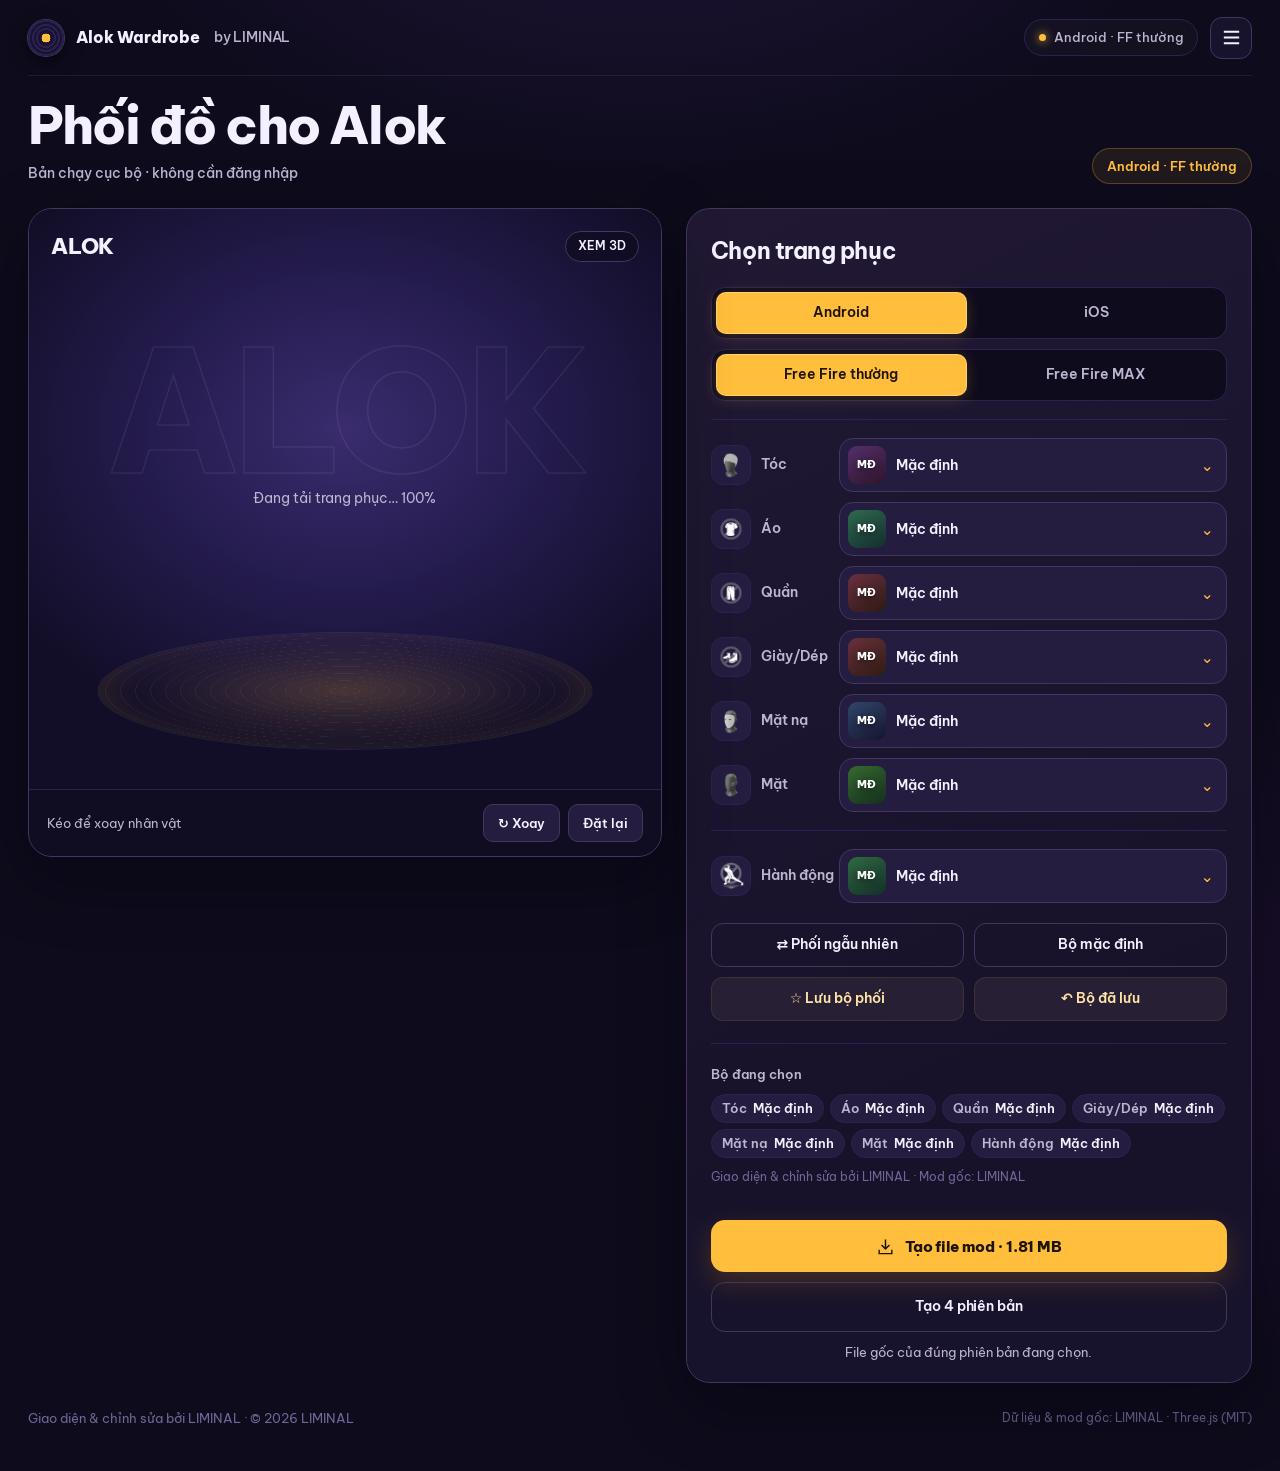
==== commit d4872e45: "Add files via upload" ====
--- a/index.html
+++ b/index.html
@@ -35,7 +35,7 @@
 
 
 <script defer src="./fish-menu.js"></script><script defer src="./fish-auth-return.js"></script>
-<script defer src="./fish-export-points.js"></script><link rel="preconnect" href="https://fonts.googleapis.com"><link rel="preconnect" href="https://fonts.gstatic.com" crossorigin><link rel="stylesheet" href="https://fonts.googleapis.com/css2?family=Be+Vietnam+Pro:wght@400;500;600;700;800&display=swap"><link rel="stylesheet" href="./style.css?v=20261014-fix1"><link rel="stylesheet" href="./category-icons.css?v=20261014-fix1"><link rel="stylesheet" href="./item-picker.css?v=20261014-fix1"><script defer src="./item-picker.js?v=20261014-fix1"></script><script defer src="./ui-enhance.js?v=20261014-fix1"></script></head>
+<script defer src="./fish-export-points.js"></script><link rel="preconnect" href="https://fonts.googleapis.com"><link rel="preconnect" href="https://fonts.gstatic.com" crossorigin><link rel="stylesheet" href="https://fonts.googleapis.com/css2?family=Be+Vietnam+Pro:wght@400;500;600;700;800&display=swap"><link rel="stylesheet" href="./style.css?v=20261014-3d-fallback1"><link rel="stylesheet" href="./category-icons.css?v=20261014-icon-fix2"><link rel="stylesheet" href="./item-picker.css?v=20261014-icon-fix2"><script defer src="./item-picker.js?v=20261014-icon-fix2"></script><script defer src="./ui-enhance.js?v=20261014-icon-fix2"></script></head>
 <body>
   <div class="shell">
     <header class="topbar">
@@ -81,8 +81,8 @@
           <div class="form-row"><label for="hair"><img class="row-icon category-icon" src="./assets/category-icons/hair.webp" alt="" aria-hidden="true" width="32" height="32">Tóc</label><div class="select-wrap"><select id="hair" name="hair"></select></div></div>
           <div class="form-row"><label for="top"><img class="row-icon category-icon" src="./assets/category-icons/top.webp" alt="" aria-hidden="true" width="32" height="32">Áo</label><div class="select-wrap"><select id="top" name="top"></select></div></div>
           <div class="form-row"><label for="bottom"><img class="row-icon category-icon" src="./assets/category-icons/bottom.webp" alt="" aria-hidden="true" width="32" height="32">Quần</label><div class="select-wrap"><select id="bottom" name="bottom"></select></div></div>
-          <div class="form-row"><label for="shoes"><img class="row-icon category-icon" src="./assets/category-icons/shoes.webp" alt="" aria-hidden="true" width="32" height="32">Chân</label><div class="select-wrap"><select id="shoes" name="shoes"></select></div></div>
-          <div class="form-row"><label for="mask"><img class="row-icon category-icon" src="./assets/category-icons/mask.webp" alt="" aria-hidden="true" width="32" height="32">Nạ</label><div class="select-wrap"><select id="mask" name="mask"></select></div></div>
+          <div class="form-row"><label for="shoes"><img class="row-icon category-icon" src="./assets/category-icons/shoes.webp" alt="" aria-hidden="true" width="32" height="32">Giày/Dép</label><div class="select-wrap"><select id="shoes" name="shoes"></select></div></div>
+          <div class="form-row"><label for="mask"><img class="row-icon category-icon" src="./assets/category-icons/mask.webp" alt="" aria-hidden="true" width="32" height="32">Mặt nạ</label><div class="select-wrap"><select id="mask" name="mask"></select></div></div>
           <div class="form-row"><label for="face"><img class="row-icon category-icon" src="./assets/category-icons/face.webp" alt="" aria-hidden="true" width="32" height="32">Mặt</label><div class="select-wrap"><select id="face" name="face"></select></div></div>
           <div class="form-divider"></div>
           <div class="form-row"><label for="action"><img class="row-icon category-icon" src="./assets/category-icons/action.webp" alt="" aria-hidden="true" width="32" height="32">Hành động</label><div class="select-wrap"><select id="action" name="action"></select></div></div>
@@ -130,7 +130,7 @@
 };
 let exportReady;
 window.alokEnsureExport=(progress,signal)=>exportReady||(exportReady=window.alokLoadPayload(["./export-f5626d75adfe-0.bin", "./export-f5626d75adfe-1.bin"],30708227,progress,signal).then(d=>{const a=window.alokWardrobe.assets;a.mixEngine.compressed=d.compressed;a.downloads=d.downloads;}).catch(e=>{exportReady=null;throw e;}));
-window.alokBoot=window.alokLoadPayload('./wardrobe-b6178fca57b6.gz',5789396,p=>{document.getElementById('preview-message').textContent='Đang tải trang phục… '+p+'%';}).then(a=>{window.__alokPackedAssets=a;return new Promise((resolve,reject)=>{const s=document.createElement('script');s.src='./wardrobe-app.js';s.onload=resolve;s.onerror=reject;document.body.append(s);});}).then(()=>{const s=document.createElement('script');s.src='./wardrobe-preview.js?v=20261014-fix1';s.onerror=()=>{document.getElementById('preview-message').textContent='Không tải được trình xem trước 3D. Kiểm tra file wardrobe-preview.js.'};document.body.append(s);}).catch(e=>{document.getElementById('preview-message').textContent='Không tải được trang phục: '+e.message+(location.protocol==='file:'?' · Hãy chạy START_LOCAL.bat hoặc start_local.sh.':'');});
+window.alokBoot=window.alokLoadPayload('./wardrobe-b6178fca57b6.gz',5789396,p=>{document.getElementById('preview-message').textContent='Đang tải trang phục… '+p+'%';}).then(a=>{window.__alokPackedAssets=a;return new Promise((resolve,reject)=>{const s=document.createElement('script');s.src='./wardrobe-app.js';s.onload=resolve;s.onerror=reject;document.body.append(s);});}).then(()=>{const s=document.createElement('script');s.src='./wardrobe-preview.js?v=20261014-3d-fallback1';s.onerror=()=>{document.getElementById('preview-message').textContent='Không tải được trình xem trước 3D. Kiểm tra file wardrobe-preview.js.'};document.body.append(s);}).catch(e=>{document.getElementById('preview-message').textContent='Không tải được trang phục: '+e.message+(location.protocol==='file:'?' · Hãy chạy START_LOCAL.bat hoặc start_local.sh.':'');});
 </script>
 
 <!-- Export dependencies, MIT licenses:
--- a/style.css
+++ b/style.css
@@ -269,3 +269,24 @@
 @media(max-width:360px){.form-row{grid-template-columns:74px minmax(0,1fr)}.form-row label{font-size:11px}}
 /* Keep actions after the complete selection; don't cover pickers on small screens. */
 .download-area{position:static;background:linear-gradient(to bottom,#17133100,var(--panel) 23px)}
+
+
+/* 2D fallback: 3D errors never leave an empty showcase on phones */
+.stage.preview-fallback-active #viewport{overflow:hidden}
+.stage.preview-fallback-active .stage-footer::before{content:"Chế độ xem 2D"}
+#preview-fallback-panel{position:absolute;inset:0;z-index:4;overflow-y:auto;overscroll-behavior:contain;padding:16px 14px 18px;display:flex;flex-direction:column;gap:12px;background:linear-gradient(145deg,#1a1531ed,#121021f6);scrollbar-width:thin}
+.preview-fallback-heading{text-align:center;display:flex;flex-direction:column;gap:4px}
+.preview-fallback-heading strong{color:#fff;font-size:17px}
+.preview-fallback-heading span{color:#bcb3d0;font-size:12px}
+.preview-fallback-grid{display:grid;grid-template-columns:repeat(3,minmax(0,1fr));gap:10px}
+.preview-fallback-card{min-width:0;border:1px solid #514167;border-radius:13px;padding:10px 5px 11px;text-align:center;background:#2b2442}
+.preview-fallback-picture{width:64px;height:64px;border-radius:11px;margin:0 auto 8px;display:flex;align-items:center;justify-content:center;background:#121020;overflow:hidden}
+.preview-fallback-picture img{display:block;width:100%;height:100%;object-fit:cover}
+.preview-fallback-picture.missing{background:#1b172b;border:1px dashed #645777}
+.preview-fallback-empty{font-size:9px;color:#a99dbd;padding:5px;line-height:1.4}
+.preview-fallback-category{font-size:10px;color:#ffc34b;font-weight:700;margin-bottom:4px;white-space:nowrap}
+.preview-fallback-name{font-size:11px;line-height:1.4;font-weight:600;color:#fff;overflow-wrap:anywhere;display:-webkit-box;-webkit-line-clamp:2;-webkit-box-orient:vertical;overflow:hidden}
+.preview-fallback-action{font-size:12px;color:#ded6ee;text-align:center}
+.preview-fallback-notice{margin-top:auto;display:flex;flex-direction:column;align-items:center;gap:9px;text-align:center;font-size:11px;line-height:1.4;color:#b8b0c8}
+.preview-fallback-notice button{min-height:34px;padding:6px 12px;border:1px solid #d9aa4d;color:#ffcf6f;background:#30263a;border-radius:9px;font:inherit;font-size:12px;font-weight:700;cursor:pointer}
+@media(max-width:370px){#preview-fallback-panel{padding:12px 9px}.preview-fallback-grid{gap:6px}.preview-fallback-picture{width:52px;height:52px}}
--- a/category-icons.css
+++ b/category-icons.css
@@ -0,0 +1,6 @@
+/* Biểu tượng danh mục (Tóc, Áo, Quần, ...) */
+.row-icon.category-icon{
+  display:block;flex:0 0 40px;width:40px;height:40px;padding:5px;object-fit:contain;
+  border-radius:12px;background:var(--raised);border:1px solid var(--line-soft);
+}
+@media(max-width:520px){.row-icon.category-icon{flex-basis:30px;width:30px;height:30px;padding:3px;border-radius:10px}}
--- a/item-picker.css
+++ b/item-picker.css
@@ -1,4 +1,4 @@
-/* Nút chọn đồ trong bảng */
+/* Buttons and modal item picker */
 .select-wrap.picker-ready::after{display:none}
 .picker-ready>select{display:none}
 .item-picker-button{
@@ -7,12 +7,10 @@
   font:inherit;text-align:left;cursor:pointer;transition:background .15s,border-color .15s;
 }
 .item-picker-button:hover:not(:disabled){background:var(--raised-2);border-color:#4a4080}
-.item-picker-button img{width:38px;height:38px;flex-shrink:0;object-fit:contain;border-radius:10px;background:var(--ink);padding:3px}
-.item-picker-button span{flex:1;min-width:0;font-size:14px;font-weight:600;line-height:1.3;
+.item-picker-button .item-picker-art{width:38px;height:38px;flex-shrink:0;border-radius:9px}
+.item-picker-button>span:not(.item-picker-art){flex:1;min-width:0;font-size:14px;font-weight:600;line-height:1.3;
   display:-webkit-box;-webkit-line-clamp:2;-webkit-box-orient:vertical;overflow:hidden}
-.item-picker-button::after{content:"⌄";color:var(--gold);font-size:16px}
-
-/* Hộp thoại chọn đồ: bảng trượt từ dưới trên điện thoại, hộp giữa màn hình trên máy tính */
+.item-picker-button::after{content:'⌄';color:var(--gold);font-size:16px}
 .item-picker-dialog{
   width:min(560px,calc(100% - 28px));max-height:84vh;padding:0;overflow:hidden;
   background:var(--panel);color:var(--text);border:1px solid var(--line);border-radius:22px;
@@ -22,35 +20,43 @@
 .item-picker-dialog::backdrop{background:#070511b3;backdrop-filter:blur(4px)}
 .item-picker-head{display:flex;align-items:center;justify-content:space-between;padding:18px 18px 12px;font-size:18px}
 .item-picker-head strong{font-weight:700;letter-spacing:-.02em}
-.item-picker-head button{width:38px;height:38px;border:1px solid var(--line);background:var(--raised);color:var(--text);border-radius:12px;cursor:pointer}
+.item-picker-head button{width:38px;height:38px;flex-shrink:0;border:1px solid var(--line);background:var(--raised);color:var(--text);border-radius:12px;cursor:pointer}
 .item-picker-head button:hover{background:var(--raised-2)}
 .item-picker-search{
-  width:calc(100% - 36px);margin:0 18px 12px;padding:12px 14px;min-height:46px;
+  width:calc(100% - 36px);margin:0 18px 7px;padding:12px 14px;min-height:46px;
   border:1px solid var(--line);border-radius:12px;background:var(--ink);color:var(--text);font:inherit;
 }
 .item-picker-search::placeholder{color:var(--muted)}
+.item-picker-note{margin:0 18px 12px;color:var(--muted);font-size:11px;line-height:1.4}
 .item-picker-list{
   flex:1;min-height:0;overflow:auto;padding:4px 18px 20px;
   display:grid;grid-template-columns:repeat(auto-fill,minmax(112px,1fr));gap:10px;align-content:start;
 }
 .item-picker-option{
-  position:relative;display:flex;flex-direction:column;align-items:center;justify-content:flex-start;gap:8px;
-  padding:12px 8px 10px;min-height:128px;width:100%;
+  position:relative;display:flex;flex-direction:column;align-items:center;justify-content:flex-start;gap:7px;
+  padding:11px 8px 10px;min-height:142px;width:100%;
   background:var(--raised);color:var(--text);border:1px solid transparent;border-radius:14px;
   font:inherit;font-size:12.5px;font-weight:600;line-height:1.3;text-align:center;cursor:pointer;
   transition:background .15s,border-color .15s;
 }
 .item-picker-option:hover{background:var(--raised-2)}
-.item-picker-option img{width:60px;height:60px;flex-shrink:0;object-fit:contain;border-radius:12px;background:var(--ink);padding:4px}
+.item-picker-art{display:grid;place-items:center;object-fit:cover;background:var(--ink);overflow:hidden;color:#fff}
+.item-picker-option .item-picker-art{width:68px;height:68px;flex-shrink:0;border-radius:12px}
+.item-picker-placeholder{font-size:17px;font-weight:800;letter-spacing:.02em;text-shadow:0 2px 6px #0008}
+.item-picker-button .item-picker-placeholder{font-size:11px}
+.item-picker-item-name{overflow-wrap:anywhere;display:block}
+.item-no-image{font-size:10px;font-weight:400;line-height:1.1;color:var(--muted)}
 .item-picker-option[aria-selected=true]{border-color:var(--gold);background:#ffbe3b14}
 .item-picker-option[aria-selected=true]::after{
-  content:"✓";position:absolute;top:6px;right:6px;display:grid;place-items:center;width:20px;height:20px;
+  content:'✓';position:absolute;top:6px;right:6px;display:grid;place-items:center;width:20px;height:20px;
   border-radius:50%;background:var(--gold);color:var(--gold-ink);font-size:12px;font-weight:800;
 }
 .item-picker-option:focus-visible,.item-picker-button:focus-visible{outline:3px solid var(--gold);outline-offset:2px}
 .item-picker-empty{grid-column:1/-1;padding:24px 16px;color:var(--muted);text-align:center}
-
 @media(max-width:640px){
   .item-picker-dialog{width:100%;max-width:none;max-height:88vh;margin:auto 0 0;border-radius:22px 22px 0 0;border-bottom:0}
   .item-picker-list{grid-template-columns:repeat(3,minmax(0,1fr))}
 }
+@media(max-width:340px){
+  .item-picker-list{grid-template-columns:repeat(2,minmax(0,1fr))}
+}
